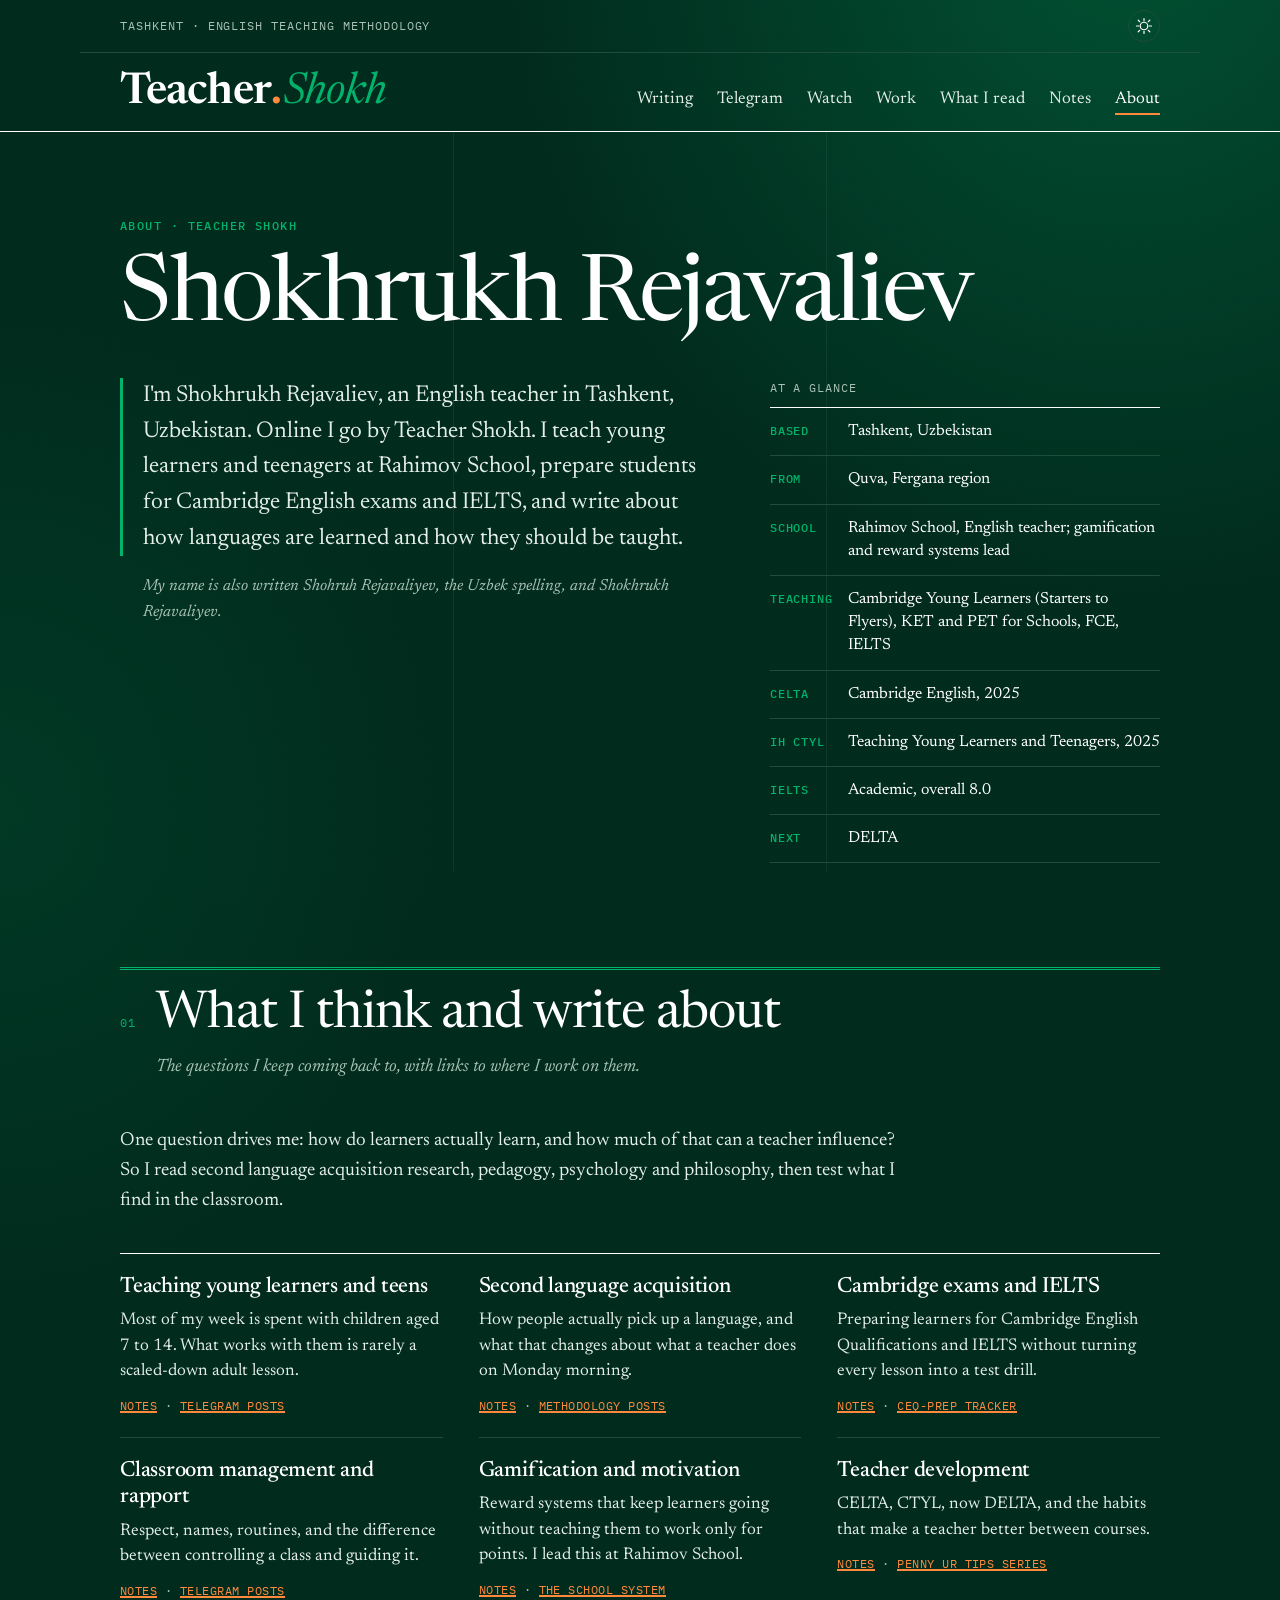
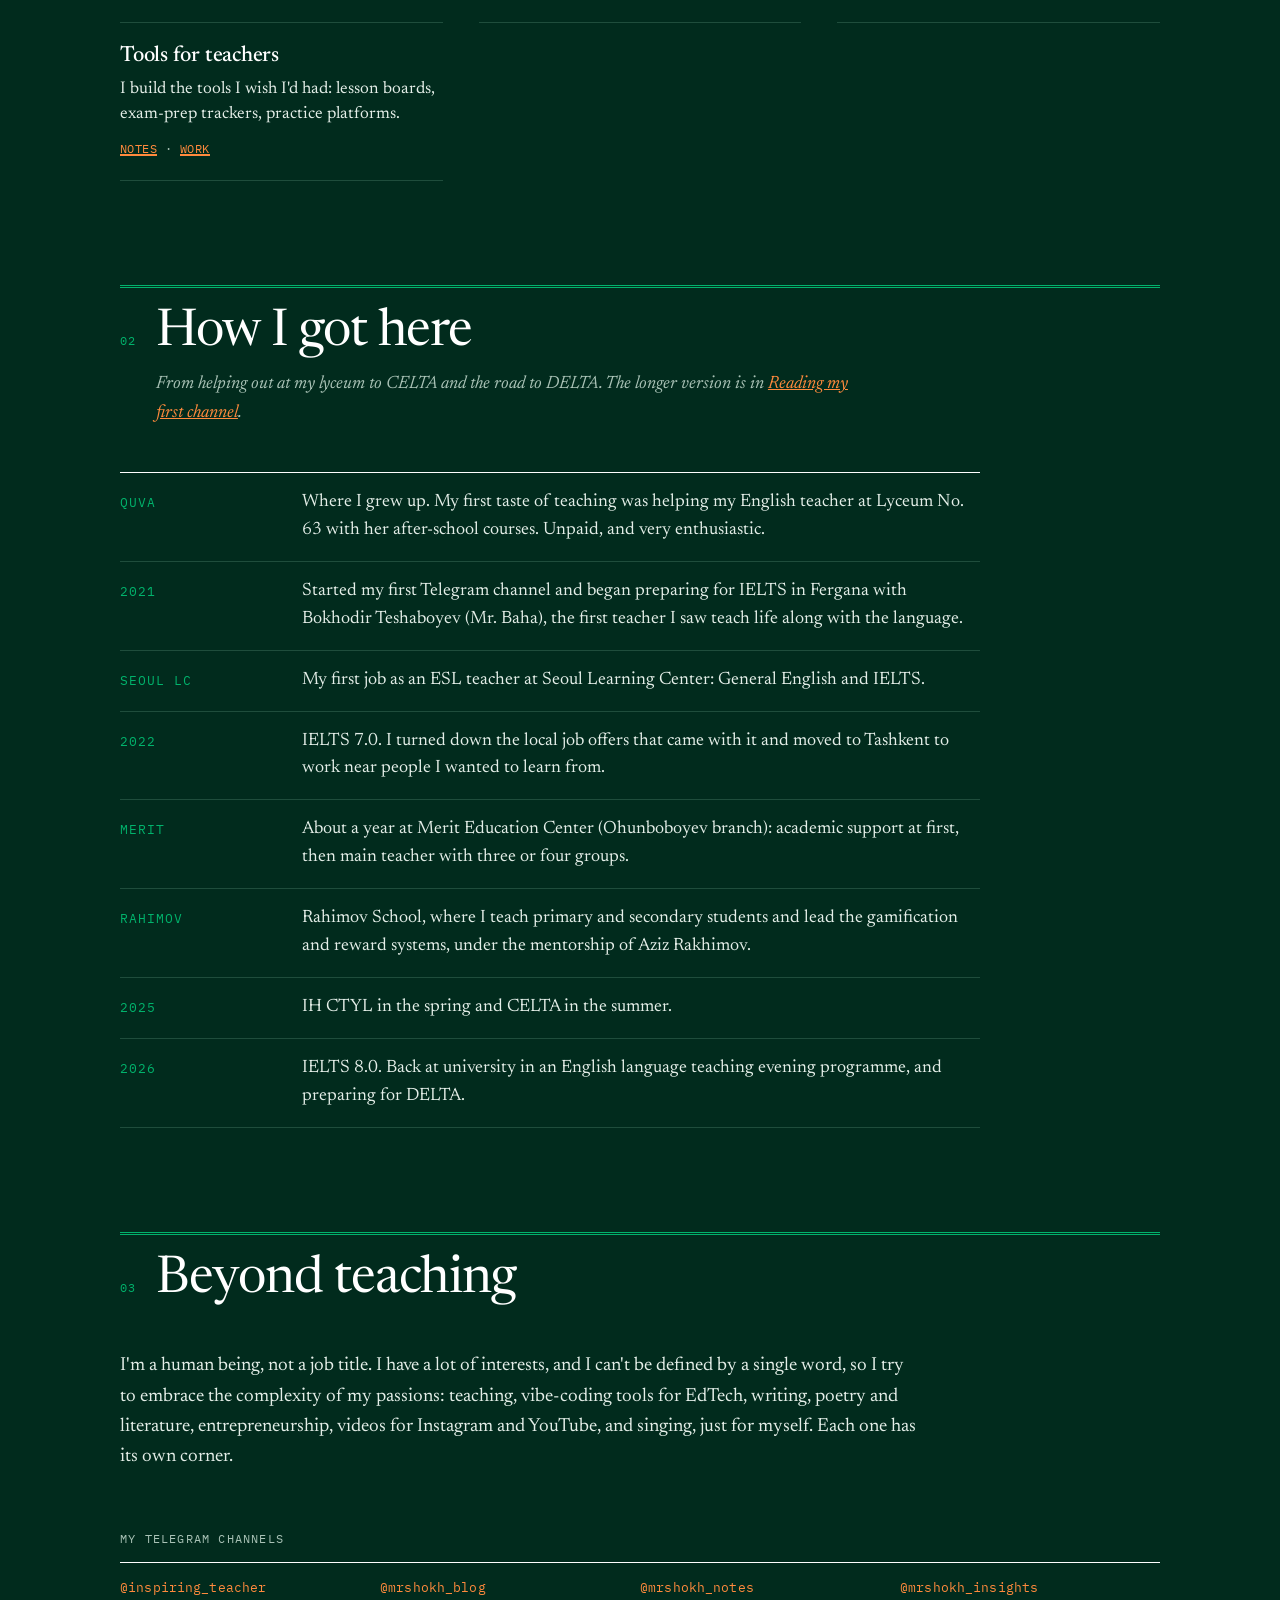
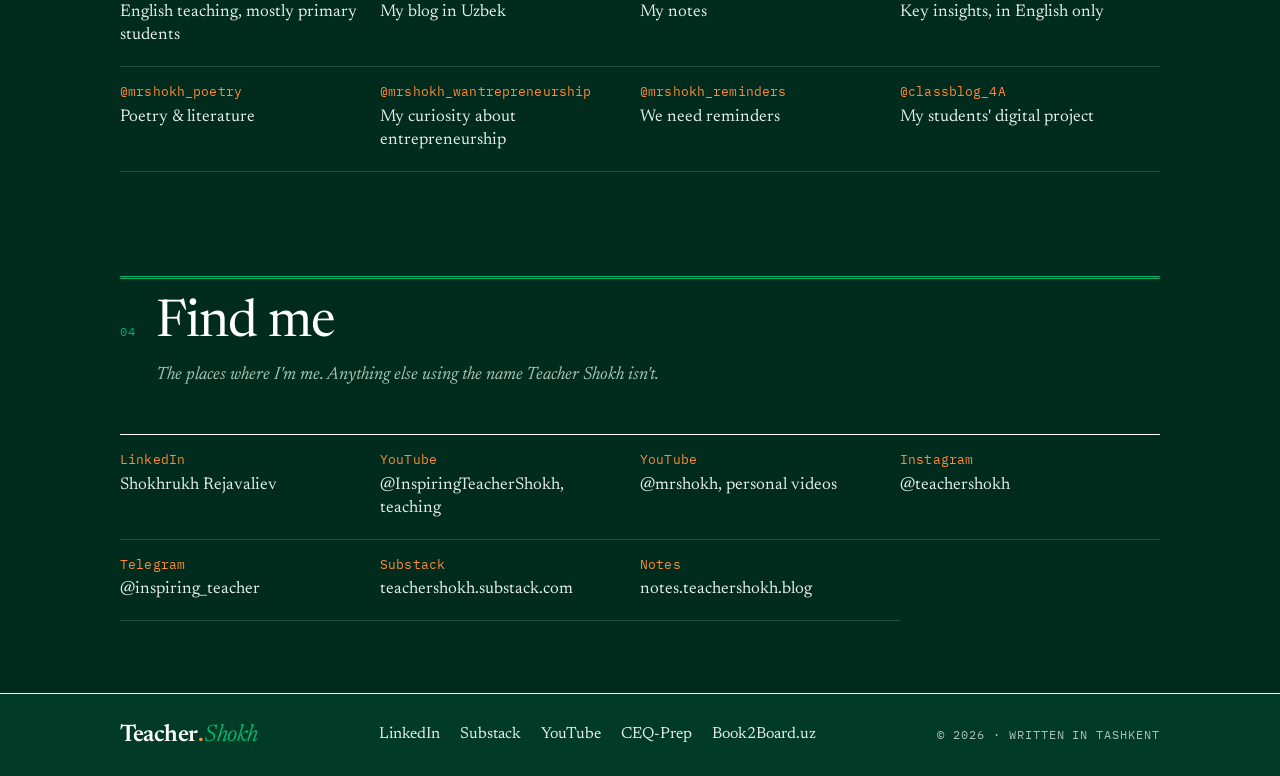
==== about/index.html @ 89c6972f "Add an About page as the home of the Person /about/ says who Shokhrukh Rejavaliev (Teacher Shokh) is" ====
<!doctype html>
<html lang="en">
<head>
  <meta charset="utf-8">
  <meta name="viewport" content="width=device-width, initial-scale=1">
  <title>About Shokhrukh Rejavaliev (Teacher Shokh)</title>
  <meta name="description" content="Shokhrukh Rejavaliev (Teacher Shokh) is an English teacher in Tashkent, Uzbekistan, teaching young learners, teens and IELTS candidates at Rahimov School. CELTA, IH CTYL, IELTS 8.0; preparing for DELTA.">
  <meta property="og:title" content="About Shokhrukh Rejavaliev (Teacher Shokh)">
  <meta property="og:description" content="Shokhrukh Rejavaliev (Teacher Shokh) is an English teacher in Tashkent, Uzbekistan, teaching young learners, teens and IELTS candidates at Rahimov School. CELTA, IH CTYL, IELTS 8.0; preparing for DELTA.">
  <meta property="og:type" content="profile">
  <meta property="og:site_name" content="Teacher Shokh">
  <script type="application/ld+json">{"@context":"https://schema.org","@graph":[{"@type":"WebSite","@id":"https://teachershokh.blog/#website","name":"Teacher Shokh","alternateName":["Teacher.Shokh","teachershokh.blog"],"url":"https://teachershokh.blog/","publisher":{"@id":"https://teachershokh.blog/#person"}},{"@type":"Person","@id":"https://teachershokh.blog/#person","name":"Shokhrukh Rejavaliev","alternateName":["Teacher Shokh","TeacherShokh","Shohruh Rejavaliyev","Shokhrukh Rejavaliyev","Shohruh Rejavaliev","MrShokh"],"url":"https://teachershokh.blog/about/","description":"English teacher in Tashkent, Uzbekistan, working with young learners, teenagers and IELTS candidates at Rahimov School; writes about language teaching methodology as Teacher Shokh.","jobTitle":"English teacher","worksFor":{"@type":"EducationalOrganization","name":"Rahimov School"},"address":{"@type":"PostalAddress","addressLocality":"Tashkent","addressCountry":"UZ"},"homeLocation":{"@type":"Place","name":"Tashkent, Uzbekistan"},"knowsAbout":["Teaching English to young learners","Second language acquisition","English language teaching methodology","Cambridge English Qualifications","IELTS preparation","Classroom management","Gamification in education","Teacher development","Educational technology"],"hasCredential":[{"@type":"EducationalOccupationalCredential","name":"CELTA","credentialCategory":"certificate","recognizedBy":{"@type":"Organization","name":"Cambridge English"}},{"@type":"EducationalOccupationalCredential","name":"IH Certificate in Teaching Young Learners and Teenagers (IH CTYL)","credentialCategory":"certificate","recognizedBy":{"@type":"Organization","name":"International House World Organisation"}}],"sameAs":["https://www.linkedin.com/in/shokhrukh-rejavaliev-95a687224/","https://www.youtube.com/@InspiringTeacherShokh","https://www.youtube.com/@mrshokh","https://www.instagram.com/teachershokh/","https://t.me/inspiring_teacher","https://teachershokh.substack.com/","https://notes.teachershokh.blog/"]}]}</script>
  <meta property="og:url" content="https://teachershokh.blog/about/">
  <meta name="theme-color" content="#012b1d" media="(prefers-color-scheme: light)">
  <meta name="theme-color" content="#0f1512" media="(prefers-color-scheme: dark)">
  <link rel="icon" href="/favicon.ico" sizes="48x48">
  <link rel="icon" href="../favicon.svg" type="image/svg+xml">
  <link rel="icon" href="../favicon-96.png" sizes="96x96" type="image/png">
  <link rel="icon" href="../favicon-192.png" sizes="192x192" type="image/png">
  <link rel="apple-touch-icon" href="../apple-touch-icon.png">
  <meta property="og:image" content="https://teachershokh.blog/og-image.png?v=3">
  <meta property="og:image:width" content="1200">
  <meta property="og:image:height" content="630">
  <meta name="twitter:card" content="summary_large_image">
  <link rel="alternate" type="application/rss+xml" title="Teacher Shokh on Substack" href="https://teachershokh.substack.com/feed">
  <link rel="preconnect" href="https://fonts.googleapis.com">
  <link rel="preconnect" href="https://fonts.gstatic.com" crossorigin>
  <link href="https://fonts.googleapis.com/css2?family=Newsreader:ital,opsz,wght@0,6..72,300..700;1,6..72,300..700&family=IBM+Plex+Mono:wght@400;500&display=swap" rel="stylesheet">
  <link rel="stylesheet" href="../styles.css?v=20261106g">
  <script>
    // Set the theme before paint to avoid a flash.
    (function () {
      var t = null;
      try { t = localStorage.getItem('ts-theme'); } catch (e) {}
      if (t === 'light' || t === 'dark') document.documentElement.setAttribute('data-theme', t);
    })();
  </script>
  <link rel="canonical" href="https://teachershokh.blog/about/">
  <script type="application/ld+json">{"@context":"https://schema.org","@type":"ProfilePage","@id":"https://teachershokh.blog/about/#page","url":"https://teachershokh.blog/about/","name":"About Shokhrukh Rejavaliev (Teacher Shokh)","isPartOf":{"@id":"https://teachershokh.blog/#website"},"mainEntity":{"@id":"https://teachershokh.blog/#person"},"dateModified":"2026-11-06"}</script>
</head>
<body class="page-about" data-base="../">
  <a class="skip" href="#main" data-i18n="skip">Skip to content</a>

  <header class="masthead">
    <div class="wrap masthead__top">
      <span class="mono" data-i18n="edition">Tashkent · English teaching methodology</span>
      <div class="controls">
        <button type="button" class="theme" id="themeToggle" aria-label="Toggle dark mode">
          <svg viewBox="0 0 24 24" width="18" height="18" aria-hidden="true"><path class="sun" d="M12 7a5 5 0 1 0 0 10a5 5 0 0 0 0-10Zm0-5v3m0 14v3M4.2 4.2l2.1 2.1m11.4 11.4l2.1 2.1M2 12h3m14 0h3M4.2 19.8l2.1-2.1M17.7 6.3l2.1-2.1"/><path class="moon" d="M20 14.5A8.5 8.5 0 0 1 9.5 4a8.5 8.5 0 1 0 10.5 10.5Z"/></svg>
        </button>
      </div>
    </div>
    <div class="wrap masthead__brand">
      <a href="../" class="wordmark" aria-label="Teacher Shokh">Teacher<span class="wordmark__dot" aria-hidden="true">.</span><em>Shokh</em></a>
      <nav class="nav" aria-label="Primary">
        <a href="../writing/" data-i18n="nav.writing">Writing</a>
        <a href="../telegram/" data-i18n="nav.telegram">Telegram</a>
        <a href="../watch/" data-i18n="nav.watch">Watch</a>
        <a href="../work/" data-i18n="nav.work">Work</a>
        <a href="../reading/" data-i18n="nav.reading">What I read</a>
        <a href="https://notes.teachershokh.blog" data-i18n="nav.notes">Notes</a>
        <a href="./" aria-current="page" data-i18n="nav.about">About</a>
      </nav>
    </div>
  </header>

  <main id="main">
    <section class="hero hero--page wrap ab-hero">
      <p class="kicker">About · Teacher Shokh</p>
      <h1 class="hero__title">Shokhrukh Rejavaliev</h1>
      <div class="hero__grid">
        <div>
          <p class="hero__lede">I&#x27;m Shokhrukh Rejavaliev, an English teacher in Tashkent, Uzbekistan. Online I go by Teacher Shokh. I teach young learners and teenagers at Rahimov School, prepare students for Cambridge English exams and IELTS, and write about how languages are learned and how they should be taught.</p>
          <p class="ab-names">My name is also written <span lang="uz">Shohruh Rejavaliyev</span>, the Uzbek spelling, and Shokhrukh Rejavaliyev.</p>
        </div>
        <aside class="hero__aside">
          <table class="ledger ab-facts">
            <caption class="mono">At a glance</caption>
            <tbody>
            <tr><th>Based</th><td>Tashkent, Uzbekistan</td></tr>
            <tr><th>From</th><td>Quva, Fergana region</td></tr>
            <tr><th>School</th><td>Rahimov School, English teacher; gamification and reward systems lead</td></tr>
            <tr><th>Teaching</th><td>Cambridge Young Learners (Starters to Flyers), KET and PET for Schools, FCE, IELTS</td></tr>
            <tr><th>CELTA</th><td>Cambridge English, 2025</td></tr>
            <tr><th>IH CTYL</th><td>Teaching Young Learners and Teenagers, 2025</td></tr>
            <tr><th>IELTS</th><td>Academic, overall 8.0</td></tr>
            <tr><th>Next</th><td>DELTA</td></tr>
            </tbody>
          </table>
        </aside>
      </div>
    </section>

    <section class="section wrap" id="topics" aria-labelledby="ab-topics-h">
      <header class="section__head">
        <span class="section__no mono">01</span>
        <h2 id="ab-topics-h">What I think and write about</h2>
        <p class="section__dek">The questions I keep coming back to, with links to where I work on them.</p>
      </header>
      <div class="ab-why">
        <p data-i18n="about.p2">One question drives me: how do learners actually learn, and how much of that can a teacher influence? So I read second language acquisition research, pedagogy, psychology and philosophy, then test what I find in the classroom.</p>
      </div>
      <ul class="ab-topics">
        <li class="ab-topic">
          <h3>Teaching young learners and teens</h3>
          <p>Most of my week is spent with children aged 7 to 14. What works with them is rarely a scaled-down adult lesson.</p>
          <p class="ab-topic__links mono"><a href="https://notes.teachershokh.blog/01-teaching/elt-second-brain/01-topics/topic---teaching-young-learners" target="_blank" rel="noopener">Notes</a> · <a href="../telegram/#cat-classroom">Telegram posts</a></p>
        </li>
        <li class="ab-topic">
          <h3>Second language acquisition</h3>
          <p>How people actually pick up a language, and what that changes about what a teacher does on Monday morning.</p>
          <p class="ab-topic__links mono"><a href="https://notes.teachershokh.blog/01-teaching/elt-second-brain/01-topics/topic---sla-theories-map" target="_blank" rel="noopener">Notes</a> · <a href="../telegram/#cat-method">Methodology posts</a></p>
        </li>
        <li class="ab-topic">
          <h3>Cambridge exams and IELTS</h3>
          <p>Preparing learners for Cambridge English Qualifications and IELTS without turning every lesson into a test drill.</p>
          <p class="ab-topic__links mono"><a href="https://notes.teachershokh.blog/01-teaching/elt-second-brain/01-topics/topic---exam-preparation" target="_blank" rel="noopener">Notes</a> · <a href="../work/#ceq-prep">CEQ-Prep Tracker</a></p>
        </li>
        <li class="ab-topic">
          <h3>Classroom management and rapport</h3>
          <p>Respect, names, routines, and the difference between controlling a class and guiding it.</p>
          <p class="ab-topic__links mono"><a href="https://notes.teachershokh.blog/01-teaching/elt-second-brain/01-topics/topic---classroom-management-and-affect" target="_blank" rel="noopener">Notes</a> · <a href="../telegram/#cat-classroom">Telegram posts</a></p>
        </li>
        <li class="ab-topic">
          <h3>Gamification and motivation</h3>
          <p>Reward systems that keep learners going without teaching them to work only for points. I lead this at Rahimov School.</p>
          <p class="ab-topic__links mono"><a href="https://notes.teachershokh.blog/01-teaching/elt-second-brain/01-topics/topic---motivation-and-rewards" target="_blank" rel="noopener">Notes</a> · <a href="../work/#gamification">The school system</a></p>
        </li>
        <li class="ab-topic">
          <h3>Teacher development</h3>
          <p>CELTA, CTYL, now DELTA, and the habits that make a teacher better between courses.</p>
          <p class="ab-topic__links mono"><a href="https://notes.teachershokh.blog/01-teaching/elt-second-brain/01-topics/topic---teacher-development" target="_blank" rel="noopener">Notes</a> · <a href="../telegram/#cat-tips">Penny Ur tips series</a></p>
        </li>
        <li class="ab-topic">
          <h3>Tools for teachers</h3>
          <p>I build the tools I wish I&#x27;d had: lesson boards, exam-prep trackers, practice platforms.</p>
          <p class="ab-topic__links mono"><a href="https://notes.teachershokh.blog/01-teaching/elt-second-brain/01-topics/topic---edtech,-ai-and-gamification" target="_blank" rel="noopener">Notes</a> · <a href="../work/">Work</a></p>
        </li>
      </ul>
    </section>

    <section class="section wrap" id="path" aria-labelledby="ab-path-h">
      <header class="section__head">
        <span class="section__no mono">02</span>
        <h2 id="ab-path-h">How I got here</h2>
        <p class="section__dek">From helping out at my lyceum to CELTA and the road to DELTA. The longer version is in <a href="../writing/#reading-my-first-channel">Reading my first channel</a>.</p>
      </header>
      <ol class="ab-tl">
        <li><span class="ab-tl__when mono">Quva</span><p>Where I grew up. My first taste of teaching was helping my English teacher at Lyceum No. 63 with her after-school courses. Unpaid, and very enthusiastic.</p></li>
        <li><span class="ab-tl__when mono">2021</span><p>Started my first Telegram channel and began preparing for IELTS in Fergana with Bokhodir Teshaboyev (Mr. Baha), the first teacher I saw teach life along with the language.</p></li>
        <li><span class="ab-tl__when mono">Seoul LC</span><p>My first job as an ESL teacher at Seoul Learning Center: General English and IELTS.</p></li>
        <li><span class="ab-tl__when mono">2022</span><p>IELTS 7.0. I turned down the local job offers that came with it and moved to Tashkent to work near people I wanted to learn from.</p></li>
        <li><span class="ab-tl__when mono">Merit</span><p>About a year at Merit Education Center (Ohunboboyev branch): academic support at first, then main teacher with three or four groups.</p></li>
        <li><span class="ab-tl__when mono">Rahimov</span><p>Rahimov School, where I teach primary and secondary students and lead the gamification and reward systems, under the mentorship of Aziz Rakhimov.</p></li>
        <li><span class="ab-tl__when mono">2025</span><p>IH CTYL in the spring and CELTA in the summer.</p></li>
        <li><span class="ab-tl__when mono">2026</span><p>IELTS 8.0. Back at university in an English language teaching evening programme, and preparing for DELTA.</p></li>
      </ol>
    </section>

    <section class="section wrap" id="beyond" aria-labelledby="ab-beyond-h">
      <header class="section__head">
        <span class="section__no mono">03</span>
        <h2 id="ab-beyond-h">Beyond teaching</h2>
      </header>
      <div class="ab-why">
        <p data-i18n="about.p3">I'm a human being, not a job title. I have a lot of interests, and I can't be defined by a single word, so I try to embrace the complexity of my passions: teaching, vibe-coding tools for EdTech, writing, poetry and literature, entrepreneurship, videos for Instagram and YouTube, and singing, just for myself. Each one has its own corner.</p>
      </div>
      <div class="elsewhere">
        <p class="elsewhere__h mono" data-i18n="about.elsewhere">My Telegram channels</p>
        <ul class="elsewhere__list">
          <li><a href="https://t.me/inspiring_teacher" target="_blank" rel="noopener"><span class="mono">@inspiring_teacher</span><span data-i18n="ch.inspiring_teacher">English teaching, mostly primary students</span></a></li>
          <li><a href="https://t.me/mrshokh_blog" target="_blank" rel="noopener"><span class="mono">@mrshokh_blog</span><span data-i18n="ch.mrshokh_blog">My blog in Uzbek</span></a></li>
          <li><a href="https://t.me/mrshokh_notes" target="_blank" rel="noopener"><span class="mono">@mrshokh_notes</span><span data-i18n="ch.mrshokh_notes">My notes</span></a></li>
          <li><a href="https://t.me/mrshokh_insights" target="_blank" rel="noopener"><span class="mono">@mrshokh_insights</span><span data-i18n="ch.mrshokh_insights">Key insights, in English only</span></a></li>
          <li><a href="https://t.me/mrshokh_poetry" target="_blank" rel="noopener"><span class="mono">@mrshokh_poetry</span><span data-i18n="ch.mrshokh_poetry">Poetry &amp; literature</span></a></li>
          <li><a href="https://t.me/mrshokh_wantrepreneurship" target="_blank" rel="noopener"><span class="mono">@mrshokh_wantrepreneurship</span><span data-i18n="ch.mrshokh_wantrepreneurship">My curiosity about entrepreneurship</span></a></li>
          <li><a href="https://t.me/mrshokh_reminders" target="_blank" rel="noopener"><span class="mono">@mrshokh_reminders</span><span data-i18n="ch.mrshokh_reminders">We need reminders</span></a></li>
          <li><a href="https://t.me/classblog_4A" target="_blank" rel="noopener"><span class="mono">@classblog_4A</span><span data-i18n="ch.classblog_4A">My students' digital project</span></a></li>
        </ul>
      </div>
    </section>

    <section class="section wrap" id="find" aria-labelledby="ab-find-h">
      <header class="section__head">
        <span class="section__no mono">04</span>
        <h2 id="ab-find-h">Find me</h2>
        <p class="section__dek">The places where I'm me. Anything else using the name Teacher Shokh isn't.</p>
      </header>
      <div class="elsewhere ab-profiles">
        <ul class="elsewhere__list">
          <li><a href="https://www.linkedin.com/in/shokhrukh-rejavaliev-95a687224/" target="_blank" rel="me noopener"><span class="mono">LinkedIn</span><span>Shokhrukh Rejavaliev</span></a></li>
          <li><a href="https://www.youtube.com/@InspiringTeacherShokh" target="_blank" rel="me noopener"><span class="mono">YouTube</span><span>@InspiringTeacherShokh, teaching</span></a></li>
          <li><a href="https://www.youtube.com/@mrshokh" target="_blank" rel="me noopener"><span class="mono">YouTube</span><span>@mrshokh, personal videos</span></a></li>
          <li><a href="https://www.instagram.com/teachershokh/" target="_blank" rel="me noopener"><span class="mono">Instagram</span><span>@teachershokh</span></a></li>
          <li><a href="https://t.me/inspiring_teacher" target="_blank" rel="me noopener"><span class="mono">Telegram</span><span>@inspiring_teacher</span></a></li>
          <li><a href="https://teachershokh.substack.com/" target="_blank" rel="me noopener"><span class="mono">Substack</span><span>teachershokh.substack.com</span></a></li>
          <li><a href="https://notes.teachershokh.blog/" target="_blank" rel="me noopener"><span class="mono">Notes</span><span>notes.teachershokh.blog</span></a></li>
        </ul>
      </div>
    </section>
  </main>

  <footer class="footer">
    <div class="wrap footer__inner">
      <span class="wordmark wordmark--sm" aria-label="Teacher Shokh">Teacher<span class="wordmark__dot" aria-hidden="true">.</span><em>Shokh</em></span>
      <nav class="footer__links" aria-label="Elsewhere">
        <a href="https://www.linkedin.com/in/shokhrukh-rejavaliev-95a687224/" target="_blank" rel="me noopener">LinkedIn</a>
        <a href="https://teachershokh.substack.com/" target="_blank" rel="me noopener">Substack</a>
        <a href="https://www.youtube.com/@InspiringTeacherShokh" target="_blank" rel="me noopener">YouTube</a>
        <a href="https://ceq-prep-tracker.vercel.app/login" target="_blank" rel="noopener">CEQ-Prep</a>
        <a href="https://book2board.uz" target="_blank" rel="noopener">Book2Board.uz</a>
      </nav>
      <span class="mono footer__fine">© <span id="year">2026</span> · <span data-i18n="footer.made">Written in Tashkent</span></span>
    </div>
  </footer>

  <script src="../app.js?v=20261106g" defer></script>
</body>
</html>
---- styles.css ----
/* Teacher Shokh — editorial theme */
:root {
  /* Default theme, palette from the reference:
     Forest Green #012B1D (background) · Jungle Green #01B36C (accent text, glow) · Tangerine #FF8A3D (clickable) */
  --paper: #012b1d;
  --paper-2: #023a28;     /* raised panels, footer */
  --ink: #ffffff;
  --ink-2: #e4eee8;
  --muted: #a9c2b6;
  --rule: #1f4d3c;
  --forest: #01b36c;      /* jungle green: headline accent, wordmark, rules */
  --accent: #01b36c;      /* jungle green for small labels (5.6:1) */
  --peach: #ff8a3d;       /* tangerine: everything clickable */
  --on-peach: #012b1d;
  --hl-fg: var(--on-peach);
  --focus: #ff8a3d;
  --grain: rgba(255,255,255,.03);
  --page-glow: radial-gradient(70% 55% at 88% -5%, rgba(1,179,108,.28), transparent 70%), radial-gradient(50% 40% at 0% 45%, rgba(1,179,108,.10), transparent 70%);
  --grid-line: rgba(255,255,255,.06);
  --btn-glow: 0 0 0 1px rgba(255,138,61,.45), 0 0 28px rgba(255,138,61,.28);
  /* component roles (night mode overrides these to keep its original look) */
  --btn-bg: var(--peach); --btn-fg: var(--on-peach); --btn-border: var(--peach);
  --btn-hover-bg: #ffffff; --btn-hover-fg: var(--on-peach); --btn-hover-border: #ffffff;
  --ghost-hover-bg: var(--peach); --ghost-hover-fg: var(--on-peach);
  --chip-bg: var(--peach); --chip-fg: var(--on-peach); --chip-border: var(--peach);
  --tag-bg: var(--peach); --tag-fg: var(--on-peach); --tag-pad: 3px 8px;
  --hover-tint: #02341f;
  --hl: var(--peach);     /* thin peach line under clickable text, fills in on hover */
  --hl-h: 2px;
  --link-fg: var(--peach);
  --more-pad: 4px 2px;
  --nav-line: var(--peach); --nav-line-h: 2px;
  --card-bg: #023a28; --card-glow: rgba(1,179,108,.45); --card-fg: #ffffff;
  --play-bg: var(--peach); --play-fg: var(--on-peach);
  --band-bg: #023a28; --band-fg: #ffffff; --band-muted: #a9c2b6; --band-pad: clamp(40px, 6vw, 64px) var(--gutter); --band-mb: clamp(48px, 7vw, 88px);
  --band-w: calc(100% - 2 * var(--gutter)); --band-maxw: calc(var(--wrap) - 2 * var(--gutter)); --label-op: .9;
  --serif: "Newsreader", "Iowan Old Style", Georgia, serif;
  --mono: "IBM Plex Mono", ui-monospace, Menlo, monospace;
  --wrap: 1120px;
  --gutter: clamp(16px, 4vw, 40px);
  color-scheme: dark;
}
@media (prefers-color-scheme: dark) {
  :root:not([data-theme="light"]) {
    --paper: #0f1512; --paper-2: #17201b; --ink: #e8eee9; --ink-2: #c3cdc6;
    --muted: #8f9b94; --rule: #2a3530;
    --forest: #36b872; --accent: #36b872; --hl-fg: #36b872; --focus: #5fd394;
    --btn-bg: #36b872; --btn-fg: #0b1510; --btn-border: #36b872;
    --btn-hover-bg: var(--ink); --btn-hover-fg: var(--paper); --btn-hover-border: var(--ink);
    --ghost-hover-bg: var(--ink); --ghost-hover-fg: var(--paper);
    --chip-bg: var(--ink); --chip-fg: var(--paper); --chip-border: var(--ink);
    --tag-bg: transparent; --tag-fg: #36b872; --tag-pad: 0;
    --hover-tint: var(--paper-2);
    --hl: transparent; --hl-h: .5em; --more-pad: 0; --grain: rgba(40,90,60,.07); --page-glow: none; --grid-line: transparent; --btn-glow: none; --link-fg: var(--accent);
    --nav-line: #36b872; --nav-line-h: 2px;
    --card-bg: #10241a; --card-glow: rgba(54,184,114,.55); --card-fg: #f4f1e8;
    --play-bg: #36b872; --play-fg: #0e1f16;
    --band-bg: transparent; --band-fg: var(--ink); --band-muted: var(--muted); --band-pad: clamp(40px, 6vw, 64px) var(--gutter) clamp(48px, 7vw, 80px); --band-mb: 0;
    --band-w: auto; --band-maxw: var(--wrap); --label-op: .7;
    color-scheme: dark;
  }
}
:root[data-theme="dark"] {
  --paper: #0f1512; --paper-2: #17201b; --ink: #e8eee9; --ink-2: #c3cdc6;
  --muted: #8f9b94; --rule: #2a3530;
  --forest: #36b872; --accent: #36b872; --hl-fg: #36b872; --focus: #5fd394;
  --btn-bg: #36b872; --btn-fg: #0b1510; --btn-border: #36b872;
  --btn-hover-bg: var(--ink); --btn-hover-fg: var(--paper); --btn-hover-border: var(--ink);
  --ghost-hover-bg: var(--ink); --ghost-hover-fg: var(--paper);
  --chip-bg: var(--ink); --chip-fg: var(--paper); --chip-border: var(--ink);
  --tag-bg: transparent; --tag-fg: #36b872; --tag-pad: 0;
  --hover-tint: var(--paper-2);
  --hl: transparent; --hl-h: .5em; --more-pad: 0; --grain: rgba(40,90,60,.07); --page-glow: none; --grid-line: transparent; --btn-glow: none; --link-fg: var(--accent);
  --nav-line: #36b872; --nav-line-h: 2px;
  --card-bg: #10241a; --card-glow: rgba(54,184,114,.55); --card-fg: #f4f1e8;
  --play-bg: #36b872; --play-fg: #0e1f16;
  --band-bg: transparent; --band-fg: var(--ink); --band-muted: var(--muted); --band-pad: clamp(40px, 6vw, 64px) var(--gutter) clamp(48px, 7vw, 80px); --band-mb: 0;
    --band-w: auto; --band-maxw: var(--wrap); --label-op: .7;
  color-scheme: dark;
}

*, *::before, *::after { box-sizing: border-box; }
html { scroll-behavior: smooth; -webkit-text-size-adjust: 100%; }
@media (prefers-reduced-motion: reduce) { html { scroll-behavior: auto; } * { transition: none !important; animation: none !important; } }
[hidden] { display: none !important; }
body {
  margin: 0; background: var(--page-glow), var(--paper); background-repeat: no-repeat; background-size: 100% 1800px; color: var(--ink);
  font-family: var(--serif); font-size: 19px; line-height: 1.6;
  font-optical-sizing: auto; text-rendering: optimizeLegibility;
  -webkit-font-smoothing: antialiased; overflow-x: hidden;
}
/* faint paper grain */
body::before {
  content: ""; position: fixed; inset: 0; pointer-events: none; z-index: 0; opacity: .35;
  background-image: radial-gradient(var(--grain) 1px, transparent 1px);
  background-size: 3px 3px;
}
main, header, footer { position: relative; z-index: 1; }
a { color: inherit; }
:focus-visible { outline: 2px solid var(--focus); outline-offset: 3px; border-radius: 2px; }
.wrap { max-width: var(--wrap); margin: 0 auto; padding: 0 var(--gutter); }
.mono { font-family: var(--mono); font-size: 12px; letter-spacing: .08em; text-transform: uppercase; }
.skip { position: absolute; left: -9999px; top: 8px; background: var(--ink); color: var(--paper); padding: 8px 12px; z-index: 10; }
.skip:focus { left: 8px; }

/* Masthead */
.masthead { border-bottom: 1px solid var(--ink); }
.masthead__top {
  display: flex; justify-content: space-between; align-items: center; gap: 12px;
  padding-top: 10px; padding-bottom: 10px; border-bottom: 1px solid var(--rule); color: var(--muted);
}
.controls { display: flex; align-items: center; gap: 10px; }
.theme {
  display: inline-grid; place-items: center; width: 32px; height: 32px; border-radius: 50%;
  border: 1px solid var(--rule); background: transparent; color: var(--ink); cursor: pointer;
}
.theme svg path { fill: none; stroke: currentColor; stroke-width: 1.6; stroke-linecap: round; }
.theme .moon { display: none; }
:root[data-theme="dark"] .theme .sun { display: none; }
:root[data-theme="dark"] .theme .moon { display: block; }
@media (prefers-color-scheme: dark) {
  :root:not([data-theme="light"]) .theme .sun { display: none; }
  :root:not([data-theme="light"]) .theme .moon { display: block; }
}
.masthead__brand {
  display: flex; align-items: baseline; justify-content: space-between; flex-wrap: wrap; gap: 8px 32px;
  padding-top: 18px; padding-bottom: 14px;
}
.wordmark { font-size: clamp(30px, 5vw, 44px); font-weight: 600; letter-spacing: -.02em; text-decoration: none; line-height: 1; }
.wordmark em { font-weight: 400; color: var(--forest); }
.wordmark--sm { font-size: 24px; }
.wordmark__dot { color: #ff8a3d; margin: 0 .04em 0 .01em; }   /* the tangerine full stop: Teacher.Shokh */
.nav { display: flex; flex-wrap: wrap; gap: 4px 24px; }
.nav a { font-size: 17px; text-decoration: none; color: var(--ink-2); padding: 4px 0; background: linear-gradient(var(--nav-line), var(--nav-line)) 0 92% / 0 var(--nav-line-h) no-repeat; transition: background-size .25s; }
.nav a:hover { background-size: 100% var(--nav-line-h); color: var(--ink); }

/* Hero */
.hero { position: relative; padding-top: clamp(40px, 8vw, 88px); padding-bottom: clamp(40px, 6vw, 72px); border-bottom: 1px solid var(--rule); }
.hero::before {
  content: ""; position: absolute; inset: 0; pointer-events: none; z-index: -1;
  background: linear-gradient(var(--grid-line), var(--grid-line)) 33.33% 0 / 1px 100% no-repeat,
              linear-gradient(var(--grid-line), var(--grid-line)) 66.66% 0 / 1px 100% no-repeat;
}
.kicker { font: 500 12px/1 var(--mono); letter-spacing: .12em; text-transform: uppercase; color: var(--accent); margin: 0 0 20px; }
.hero__title {
  font-size: clamp(40px, 7.4vw, 92px); line-height: 1.02; letter-spacing: -.025em; font-weight: 400;
  margin: 0 0 clamp(28px, 4vw, 48px); max-width: none; text-wrap: balance;
}
.hero__title em { font-style: italic; color: var(--forest); }
.hero__grid { display: grid; grid-template-columns: minmax(0, 1.5fr) minmax(0, 1fr); gap: clamp(28px, 5vw, 72px); align-items: start; }
.hero__lede { border-left: 3px solid var(--forest); padding-left: 20px; font-size: clamp(19px, 2vw, 23px); line-height: 1.55; color: var(--ink-2); margin: 0; max-width: 38em; }
.dropcap::first-letter { float: left; font-size: 4.1em; line-height: .82; padding: .06em .1em 0 0; color: var(--accent); font-weight: 500; }
.facts { margin: 0 0 24px; border-top: 1px solid var(--ink); }
.facts div { display: grid; grid-template-columns: 7.5em 1fr; gap: 12px; padding: 10px 0; border-bottom: 1px solid var(--rule); }
.facts dt { font: 500 11px/1.9 var(--mono); letter-spacing: .08em; text-transform: uppercase; color: var(--muted); }
.facts dd { margin: 0; font-size: 16px; line-height: 1.45; }
.hero__ctas { display: flex; flex-wrap: wrap; gap: 10px; }
.btn {
  display: inline-flex; align-items: center; gap: 8px; text-decoration: none; font: 500 13px/1 var(--mono);
  letter-spacing: .06em; text-transform: uppercase; padding: 13px 18px; border: 1px solid var(--ink); border-radius: 2px;
  transition: background .2s, color .2s, transform .2s;
}
.btn:hover { background: var(--ghost-hover-bg); color: var(--ghost-hover-fg); }
.btn--solid { background: var(--btn-bg); border-color: var(--btn-border); color: var(--btn-fg); box-shadow: var(--btn-glow); }
.btn--solid:hover { background: var(--ink); border-color: var(--ink); color: var(--paper); }
.btn--lg { padding: 16px 24px; font-size: 14px; }

/* Sections */
.section { padding-top: clamp(56px, 8vw, 96px); padding-bottom: 8px; }
.section__head {
  display: grid; grid-template-columns: auto 1fr; column-gap: 20px; row-gap: 6px; align-items: baseline;
  border-top: 3px double var(--ink); padding-top: 18px; margin-bottom: clamp(28px, 4vw, 44px);
}
.section__no { color: var(--accent); }
.section__head { border-top-color: var(--forest); }
.section__head h2 { font-size: clamp(32px, 4.4vw, 52px); font-weight: 400; letter-spacing: -.02em; margin: 0; line-height: 1.05; }
.section__dek { grid-column: 2; margin: 4px 0 0; color: var(--muted); font-style: italic; font-size: 18px; max-width: 40em; }

/* Featured post */
.feature {
  display: grid; grid-template-columns: minmax(0, 1fr) minmax(0, 1fr); gap: clamp(24px, 4vw, 56px);
  padding-bottom: clamp(28px, 4vw, 44px); border-bottom: 1px solid var(--rule); min-height: 160px;
}
.feature__media { display: block; text-decoration: none; aspect-ratio: 16 / 11; background: var(--paper-2); overflow: hidden; border: 1px solid var(--rule); }
.feature__media img { width: 100%; height: 100%; object-fit: cover; display: block; filter: saturate(.85) contrast(1.02); transition: transform .6s; }
.feature:hover .feature__media img { transform: scale(1.03); }
.feature__media--empty {
  display: grid; place-items: center;
  background: repeating-linear-gradient(0deg, transparent 0 31px, var(--rule) 31px 32px), var(--paper-2);
}
.feature__media--empty span { font-size: clamp(80px, 12vw, 160px); font-style: italic; color: var(--forest); opacity: .9; line-height: 1; }
.feature__meta { display: flex; gap: 12px; flex-wrap: wrap; color: var(--muted); margin-bottom: 14px; }
.feature__meta .tag { background: var(--tag-bg); color: var(--tag-fg); padding: var(--tag-pad); border-radius: 2px; }
.feature h3 { font-size: clamp(30px, 4vw, 48px); line-height: 1.08; letter-spacing: -.02em; font-weight: 500; margin: 0 0 14px; text-wrap: balance; }
.feature h3 a { text-decoration: none; background: linear-gradient(currentColor, currentColor) 0 100% / 0 2px no-repeat; transition: background-size .35s; }
.feature h3 a:hover { background-size: 100% 2px; }
.feature p { color: var(--ink-2); font-size: 20px; margin: 0 0 20px; font-style: italic; }
.readlink { font: 500 13px/1 var(--mono); letter-spacing: .06em; text-transform: uppercase; color: var(--link-fg); text-decoration: none; padding: 2px 0; background: linear-gradient(var(--hl), var(--hl)) 0 100% / 100% var(--hl-h) no-repeat; transition: background-size .2s; }
.readlink:hover, .more:hover { background-size: 100% 100%; color: var(--hl-fg); }
.readlink:hover { text-decoration: underline; text-underline-offset: 4px; }

/* Index of posts */
.index { list-style: none; margin: 0; padding: 0; counter-reset: post 1; }
.index li { counter-increment: post; border-bottom: 1px solid var(--rule); }
.index a {
  display: grid; grid-template-columns: 3.2em minmax(0, 1fr) auto; gap: 8px 20px; align-items: baseline;
  padding: 22px 0; text-decoration: none; transition: padding .25s, background .25s;
}
.index a::before { content: counter(post, decimal-leading-zero); font: 500 12px/1 var(--mono); letter-spacing: .08em; color: var(--accent); padding-top: 8px; }
.index a:hover { padding-left: 10px; background: linear-gradient(90deg, var(--hover-tint), transparent 75%); }
.index h4 { font-size: clamp(21px, 2.2vw, 26px); font-weight: 500; line-height: 1.2; margin: 0 0 4px; letter-spacing: -.01em; }
.index p { margin: 0; color: var(--muted); font-size: 17px; font-style: italic; }
.index .when { color: var(--muted); white-space: nowrap; text-align: right; }
.more { display: inline-flex; gap: 8px; margin-top: 24px; font: 500 13px/1 var(--mono); letter-spacing: .06em; text-transform: uppercase; text-decoration: none; color: var(--link-fg); padding: var(--more-pad); background: linear-gradient(var(--hl), var(--hl)) 0 100% / 100% var(--hl-h) no-repeat; transition: background-size .2s; }
.more:hover span:last-child { transform: translateX(4px); }
.more span:last-child { transition: transform .2s; }
.skeleton { height: 1em; background: var(--paper-2); border-radius: 2px; }

/* Pull quote */
.pull { margin: 0 auto; padding-top: clamp(64px, 9vw, 112px); padding-bottom: 8px; text-align: center; }
.pull blockquote { margin: 0 auto 16px; font-size: clamp(34px, 5.4vw, 68px); line-height: 1.1; font-style: italic; font-weight: 300; letter-spacing: -.02em; max-width: 18ch; text-wrap: balance; }
.pull figcaption { color: var(--muted); font-size: 16px; }

/* Watch */
.watch { display: grid; grid-template-columns: minmax(0, 1fr) minmax(0, 1fr); gap: clamp(24px, 4vw, 56px); align-items: stretch; }
.watch__card {
  position: relative; display: flex; flex-direction: column; justify-content: flex-end; gap: 6px; min-height: 280px;
  padding: 28px; text-decoration: none; color: var(--card-fg); background: var(--card-bg); overflow: hidden; border-radius: 2px;
}
.watch__card::before {
  content: ""; position: absolute; inset: 0; opacity: .9;
  background:
    radial-gradient(120% 90% at 100% 0%, var(--card-glow), transparent 60%),
    repeating-linear-gradient(0deg, rgba(255,255,255,.04) 0 1px, transparent 1px 4px);
}
.watch__card > * { position: relative; }
.watch__play {
  position: absolute; top: 28px; left: 28px; width: 64px; height: 64px; border-radius: 50%; display: grid; place-items: center;
  background: var(--play-bg); transition: transform .3s;
}
.watch__play path { fill: var(--play-fg); }
.watch__card:hover .watch__play { transform: scale(1.08); }
.watch__label { opacity: var(--label-op); }
.watch__title { font-size: clamp(26px, 3vw, 36px); line-height: 1.1; letter-spacing: -.01em; overflow-wrap: anywhere; }
.watch__go { font: 500 13px/1 var(--mono); letter-spacing: .06em; text-transform: uppercase; margin-top: 10px; opacity: .85; }
.series { list-style: none; margin: 0; padding: 0; border-top: 1px solid var(--ink); }
.series li { display: grid; grid-template-columns: 3em 1fr; gap: 12px; padding: 14px 0; border-bottom: 1px solid var(--rule); font-size: 19px; align-items: baseline; }
.series .mono { color: var(--accent); }

/* Work */
.work { display: grid; grid-template-columns: repeat(3, minmax(0, 1fr)); border-top: 1px solid var(--ink); }
.work__item { position: relative; padding: 24px 24px 28px 0; text-decoration: none; display: block; }
.work__item + .work__item { padding-left: 24px; border-left: 1px solid var(--rule); }
.work__tag { color: var(--accent); }
.work__item h3 { font-size: 28px; font-weight: 500; letter-spacing: -.01em; margin: 12px 0 8px; line-height: 1.15; }
.work__item p { margin: 0; color: var(--ink-2); font-size: 17px; }
.work__go { position: absolute; top: 20px; right: 20px; font-size: 20px; color: var(--forest); transition: transform .25s; }
a.work__item:hover .work__go { transform: translate(3px, -3px); }
a.work__item:hover { background: linear-gradient(180deg, var(--hover-tint), transparent 85%); }
a.work__item:hover h3 { text-decoration: underline; text-decoration-thickness: 1px; text-underline-offset: 5px; }

/* About */
.about { display: grid; grid-template-columns: minmax(0, 1.25fr) minmax(0, 1fr); gap: clamp(28px, 5vw, 72px); align-items: start; }
.about__text p { margin: 0 0 1em; font-size: 20px; color: var(--ink-2); }
.about__text p:first-child::first-line { font-variant: small-caps; letter-spacing: .03em; color: var(--ink); }
.ledger { width: 100%; border-collapse: collapse; border-top: 1px solid var(--ink); }
.ledger caption { text-align: left; color: var(--muted); padding-bottom: 10px; }
.ledger th, .ledger td { text-align: left; vertical-align: baseline; padding: 12px 0; border-bottom: 1px solid var(--rule); }
.ledger th { font: 500 12px/1.6 var(--mono); letter-spacing: .08em; text-transform: uppercase; color: var(--accent); width: 7.5em; padding-right: 12px; }
.ledger td { font-size: 17px; line-height: 1.45; }

/* Subscribe */
.subscribe {
  margin-top: clamp(64px, 9vw, 112px); padding: var(--band-pad);
  text-align: center; border-top: 3px double var(--forest);
  background: var(--band-bg) padding-box; color: var(--band-fg); margin-bottom: var(--band-mb);
}
.wrap.subscribe { width: var(--band-w); max-width: var(--band-maxw); }
.subscribe h2 { font-size: clamp(30px, 4.6vw, 54px); font-weight: 400; letter-spacing: -.02em; line-height: 1.1; margin: 0 auto 12px; max-width: 20ch; text-wrap: balance; }
.subscribe p { color: var(--band-muted); font-style: italic; margin: 0 0 28px; }

/* Footer */
.footer { border-top: 1px solid var(--ink); background: var(--paper-2); }
.footer__inner { display: flex; flex-wrap: wrap; align-items: center; justify-content: space-between; gap: 16px 32px; padding-top: 28px; padding-bottom: 28px; }
.footer__links { display: flex; flex-wrap: wrap; gap: 8px 20px; }
.footer__links a { font-size: 16px; color: var(--ink-2); text-decoration: none; }
.footer__links a:hover { color: var(--hl-fg); background: var(--hl); }
.footer__fine { color: var(--muted); }

/* Language filter */
.filters { display: flex; flex-wrap: wrap; gap: 8px; margin: -12px 0 28px; }
.filters button {
  font: 500 12px/1 var(--mono); letter-spacing: .06em; text-transform: uppercase; cursor: pointer;
  padding: 9px 14px; border: 1px solid var(--rule); border-radius: 999px; background: transparent; color: var(--muted);
  transition: border-color .2s, color .2s, background .2s;
}
.filters button:hover { border-color: var(--ink); color: var(--ink); background: var(--hover-tint); }
.filters button[aria-pressed="true"] { background: var(--chip-bg); border-color: var(--chip-border); color: var(--chip-fg); }
.feature__meta .src { color: var(--ink-2); }
.index .when { display: flex; flex-direction: column; align-items: flex-end; gap: 6px; }
.index .when span { opacity: .8; }

/* Reader */
.reader { max-width: 760px; padding-top: clamp(32px, 6vw, 64px); padding-bottom: 24px; }
.back { display: inline-flex; gap: 8px; color: var(--muted); text-decoration: none; margin-bottom: clamp(28px, 5vw, 48px); }
.back:hover { color: var(--accent); }
.reader__head { border-bottom: 1px solid var(--rule); padding-bottom: 28px; margin-bottom: 36px; }
.reader__meta { display: flex; flex-wrap: wrap; gap: 12px; color: var(--muted); margin: 0 0 16px; }
.reader__head h1 { font-size: clamp(38px, 6vw, 68px); line-height: 1.04; letter-spacing: -.025em; font-weight: 400; margin: 0; text-wrap: balance; }
.prose { font-size: clamp(19px, 1.9vw, 21px); line-height: 1.72; color: var(--ink); }
.prose p { margin: 0 0 1.25em; }
.prose > p:first-child::first-letter { float: left; font-size: 3.6em; line-height: .84; padding: .07em .1em 0 0; color: var(--accent); font-weight: 500; }
.prose blockquote {
  margin: 1.6em 0; padding: .2em 0 .2em 1.1em; border-left: 3px solid var(--forest);
  font-size: 1.12em; font-style: italic; line-height: 1.5; color: var(--ink-2);
}
.prose em { font-style: italic; }
.prose strong { font-weight: 600; }
.prose a { color: var(--accent); text-underline-offset: 3px; text-decoration-color: var(--forest); background: linear-gradient(var(--hl), var(--hl)) 0 100% / 100% var(--hl-h) no-repeat; }
.reader__next { display: flex; flex-direction: column; gap: 8px; margin-top: 48px; padding: 24px 0; border-top: 3px double var(--ink); border-bottom: 1px solid var(--rule); }
.reader__next:empty { display: none; }
.reader__next .mono { color: var(--muted); }
.reader__next a { font-size: clamp(24px, 3vw, 32px); text-decoration: none; letter-spacing: -.01em; line-height: 1.2; }
.reader__next a:hover { color: var(--accent); background: var(--hover-tint); }
.comments { margin-top: 56px; }
.comments h2 { color: var(--muted); font-weight: 500; margin: 0 0 20px; }

/* Telegram */
.tg-count { color: var(--muted); align-self: center; margin-left: auto; }
.tg-grid { list-style: none; margin: 0; padding: 0; display: grid; grid-template-columns: repeat(3, minmax(0, 1fr)); gap: clamp(20px, 3vw, 36px) clamp(16px, 2.4vw, 28px); }
.tg-card { display: flex; flex-direction: column; gap: 10px; text-decoration: none; height: 100%; }
.tg-card__img { display: block; aspect-ratio: 1200 / 750; overflow: hidden; border: 1px solid var(--rule); background: var(--paper-2); border-radius: 2px; }
.tg-card__img img { width: 100%; height: 100%; object-fit: cover; display: block; transition: transform .5s ease; }
.tg-card:hover .tg-card__img img { transform: scale(1.035); }
.tg-card:hover .tg-card__img { border-color: var(--hl-fg); }
.tg-card__meta { display: flex; gap: 12px; color: var(--muted); margin-top: 4px; }
.tg-card__title { font-size: 22px; line-height: 1.22; letter-spacing: -.01em; font-weight: 500; }
.tg-card:hover .tg-card__title { text-decoration: underline; text-decoration-color: var(--focus); text-decoration-thickness: 2px; text-underline-offset: 4px; }
.tg-card__ex { color: var(--muted); font-size: 16px; line-height: 1.5; font-style: italic; display: -webkit-box; -webkit-line-clamp: 2; -webkit-box-orient: vertical; overflow: hidden; }
.tg-actions { display: flex; flex-wrap: wrap; align-items: center; gap: 16px 28px; margin-top: clamp(28px, 4vw, 44px); }
.tg-actions .more { margin-top: 0; }
.reader__tags { display: flex; flex-wrap: wrap; gap: 8px; margin: 18px 0 0; }
.reader__tags span { color: var(--accent); border: 1px solid var(--rule); border-radius: 999px; padding: 6px 10px; }
.reader__cover { margin: 0 0 32px; border: 1px solid var(--rule); border-radius: 2px; overflow: hidden; }
.reader__cover img { display: block; width: 100%; height: auto; aspect-ratio: 1200 / 750; }
.reader__media { margin: -8px 0 32px; color: var(--muted); font-size: 16px; font-style: italic; display: flex; flex-wrap: wrap; gap: 8px 14px; align-items: baseline; }
.reader__media .readlink { font-style: normal; }
.tg-text { overflow-wrap: anywhere; }
.tg-text code { font-family: var(--mono); font-size: .8em; }
@media (max-width: 880px) { .tg-grid { grid-template-columns: repeat(2, minmax(0, 1fr)); } }
@media (max-width: 560px) { .tg-grid { grid-template-columns: 1fr; } .tg-count { margin-left: 0; width: 100%; } }

/* What I read */
.hero--page { border-bottom: 0; padding-bottom: 8px; }
.hero--page .hero__title { max-width: none; }
.rl__total { color: var(--muted); margin: 6px 0 0; font-size: 13px; }
.rl__total span:nth-child(odd) { color: var(--accent); }
.rl__toc { display: flex; flex-wrap: wrap; gap: 8px; margin-top: clamp(28px, 4vw, 44px); }
.rl__toc a { display: inline-flex; gap: 8px; align-items: baseline; text-decoration: none; font-size: 16px; color: var(--ink-2);
  border: 1px solid var(--rule); border-radius: 999px; padding: 7px 14px; transition: border-color .2s, background .2s, color .2s; }
.rl__toc a .mono { color: var(--accent); font-size: 11px; }
.rl__toc a:hover { border-color: var(--hl-fg); background: var(--hover-tint); color: var(--ink); }
.rl .section__head { margin-bottom: 8px; }
.rl__count { font-style: normal; font-size: 12px; }
.rl__list { list-style: none; margin: 0; padding: 0; display: grid; grid-template-columns: repeat(2, minmax(0, 1fr)); column-gap: clamp(24px, 4vw, 56px); }
.src { display: grid; gap: 6px; padding: 22px 0; border-bottom: 1px solid var(--rule); align-content: start; }
.src__name { font-size: 23px; line-height: 1.2; letter-spacing: -.01em; text-decoration: none; justify-self: start;
  background: linear-gradient(var(--hl), var(--hl)) 0 100% / 0 2px no-repeat; transition: background-size .3s; }
.src__name span { color: var(--accent); font-size: .7em; }
.src__name:hover { background-size: 100% 2px; }
.src__by { color: var(--accent); }
.src__desc { margin: 2px 0 0; color: var(--ink-2); font-size: 17px; line-height: 1.55; }
.src__desc::first-letter { text-transform: uppercase; }
.src__host { color: var(--muted); font-size: 11px; }
.nav a[aria-current="page"] { color: var(--ink); background-size: 100% var(--nav-line-h); }
@media (max-width: 760px) { .rl__list { grid-template-columns: 1fr; } }

/* Telegram page */
button.btn { background: transparent; color: var(--ink); cursor: pointer; }
.tg-filters { margin: 22px 0 0; }
.tg-chip__n { color: var(--muted); font-size: 11px; }
.tg-cat .section__head { margin-bottom: clamp(20px, 3vw, 32px); }
.tg-cat .tg-actions { margin-top: 24px; }
.tg-cat .tg-actions:has(> [hidden]) { display: none; }
.tg-quotes { list-style: none; margin: 0; padding: 0; display: grid; grid-template-columns: repeat(3, minmax(0, 1fr)); gap: 16px; }
.tg-quote { display: flex; flex-direction: column; justify-content: space-between; gap: 18px; height: 100%; min-height: 170px;
  padding: 22px 22px 18px; text-decoration: none; border: 1px solid var(--rule); border-radius: 2px; background: var(--paper-2);
  position: relative; transition: border-color .2s, transform .2s; }
.tg-quote::before { content: "“"; position: absolute; top: -6px; right: 16px; font-size: 72px; line-height: 1; font-style: italic; color: var(--focus); opacity: .9; }
.tg-quote__text { font-size: 21px; line-height: 1.32; font-style: italic; letter-spacing: -.005em; padding-right: 26px;
  display: -webkit-box; -webkit-line-clamp: 5; -webkit-box-orient: vertical; overflow: hidden; }
.tg-quote .tg-card__meta { margin: 0; }
.tg-quote:hover { border-color: var(--hl-fg); transform: translateY(-2px); }
@media (max-width: 880px) { .tg-quotes { grid-template-columns: repeat(2, minmax(0, 1fr)); } }
@media (max-width: 560px) { .tg-quotes { grid-template-columns: 1fr; } }

/* Reveal on scroll */
.reveal { opacity: 0; transform: translateY(14px); transition: opacity .7s ease, transform .7s ease; }
.reveal.in { opacity: 1; transform: none; }

/* Responsive */
@media (max-width: 880px) {
  .hero__grid, .feature, .watch, .about { grid-template-columns: 1fr; }
  .work { grid-template-columns: 1fr; }
  .work__item, .work__item + .work__item { padding: 22px 36px 24px 0; border-left: 0; border-bottom: 1px solid var(--rule); }
  .work__go { right: 0; }
}
@media (max-width: 600px) {
  body { font-size: 18px; }
  .masthead__top .mono:first-child { font-size: 10px; }
  .masthead__brand { flex-direction: column; align-items: flex-start; }
  .nav { gap: 4px 18px; }
  .nav a { font-size: 16px; }
  .section__head { grid-template-columns: 1fr; }
  .section__dek { grid-column: 1; }
  .index a { grid-template-columns: 2.4em minmax(0, 1fr); }
  .index .when { grid-column: 2; flex-direction: row; align-items: baseline; gap: 12px; }
  .facts div { grid-template-columns: 6.5em 1fr; }
  .watch__card { min-height: 240px; padding: 22px; }
  .feature__media { aspect-ratio: 16 / 8; }
  .watch__play { top: 22px; left: 22px; width: 54px; height: 54px; }
}

/* Watch: home list of latest videos */
.series--yt li { display: block; padding: 0; }
.series--yt a { display: grid; grid-template-columns: 4.2em minmax(0, 1fr); gap: 12px; padding: 14px 0; align-items: baseline; text-decoration: none; }
.series--yt .mono { font-size: 13px; }
.series--yt a:hover span:last-child { text-decoration: underline; text-decoration-color: var(--focus); text-decoration-thickness: 2px; text-underline-offset: 4px; }

/* Watch page: video cards that play in place */
.yt-grid { list-style: none; margin: 0; padding: 0; display: grid; grid-template-columns: repeat(3, minmax(0, 1fr)); gap: clamp(28px, 3.4vw, 44px) clamp(16px, 2.4vw, 28px); }
.yt-grid--shorts { grid-template-columns: repeat(5, minmax(0, 1fr)); }
.yt { display: flex; flex-direction: column; gap: 10px; min-width: 0; }
.yt[hidden] { display: none; }
.yt__media { position: relative; aspect-ratio: 16 / 9; overflow: hidden; border: 1px solid var(--rule); background: #000; border-radius: 2px; transition: border-color .2s; }
.yt-grid--shorts .yt__media { aspect-ratio: 9 / 16; }
.yt__thumb { position: absolute; inset: 0; display: block; width: 100%; height: 100%; padding: 0; margin: 0; border: 0; background: none; cursor: pointer; font: inherit; color: inherit; }
.yt__thumb:focus-visible { outline: 2px solid var(--focus); outline-offset: -4px; }
.yt__thumb img { width: 100%; height: 100%; object-fit: cover; display: block; transition: transform .5s ease; }
.yt__thumb::after { content: ""; position: absolute; inset: 0; background: linear-gradient(to top, rgba(0, 0, 0, .45), transparent 42%); pointer-events: none; }
.yt__icon { position: absolute; left: 50%; top: 50%; z-index: 1; width: 58px; height: 58px; margin: -29px 0 0 -29px; border-radius: 50%; display: grid; place-items: center; background: var(--play-bg); box-shadow: 0 6px 24px rgba(0, 0, 0, .35); transition: transform .3s; }
.yt__icon svg { margin-left: 3px; }
.yt__icon path { fill: var(--play-fg); }
.yt__thumb:hover img { transform: scale(1.04); }
.yt__thumb:hover .yt__icon { transform: scale(1.1); }
.yt__dur { position: absolute; right: 8px; bottom: 8px; z-index: 1; padding: 4px 6px; border-radius: 2px; background: rgba(0, 0, 0, .75); color: #fff; font-size: 11px; line-height: 1; letter-spacing: .04em; }
.yt__media iframe { position: absolute; inset: 0; width: 100%; height: 100%; border: 0; }
.yt.is-playing .yt__media, .yt__media:hover { border-color: var(--hl-fg); }
.yt .tg-card__meta { margin-top: 4px; }
.yt__title { margin: 0; font-size: 21px; line-height: 1.25; font-weight: 500; letter-spacing: -.01em; overflow-wrap: anywhere; }
.yt-grid--shorts .yt__title { font-size: 17px; }
.yt__open { align-self: flex-start; margin-top: 2px; font-size: 12px; }
.yt-grid--shorts .yt__icon { width: 48px; height: 48px; margin: -24px 0 0 -24px; }
.yt-handle { color: var(--link-fg); text-decoration: none; font-size: 12px; font-style: normal; white-space: nowrap; }
.yt-handle:hover { text-decoration: underline; }
.yt-cat .tg-actions { margin-top: 24px; }
.yt-cat .tg-actions:has(> [hidden]) { display: none; }
@media (max-width: 880px) { .yt-grid { grid-template-columns: repeat(2, minmax(0, 1fr)); } .yt-grid--shorts { grid-template-columns: repeat(3, minmax(0, 1fr)); } }
@media (max-width: 560px) { .yt-grid { grid-template-columns: 1fr; } .yt-grid--shorts { grid-template-columns: repeat(2, minmax(0, 1fr)); } }

/* About: inline links */
.about__text a { color: var(--link-fg); text-decoration: underline; text-decoration-thickness: 1px; text-underline-offset: 4px; }
.about__text a:hover { text-decoration-thickness: 2px; }

/* About: the Telegram channels, one per interest */
.elsewhere { margin-top: clamp(36px, 5vw, 56px); }
.elsewhere__h { color: var(--muted); font-size: 12px; letter-spacing: .1em; text-transform: uppercase; margin: 0 0 14px; }
.elsewhere__list { list-style: none; margin: 0; padding: 0; display: grid; grid-template-columns: repeat(4, minmax(0, 1fr)); border-top: 1px solid var(--ink); }
.elsewhere__list a { display: flex; flex-direction: column; gap: 6px; height: 100%; padding: 16px 16px 18px 0; border-bottom: 1px solid var(--rule); text-decoration: none; color: var(--ink-2); font-size: 17px; line-height: 1.35; box-sizing: border-box; }
.elsewhere__list .mono { color: var(--link-fg); font-size: 13px; letter-spacing: .01em; text-transform: none; overflow-wrap: anywhere; }
.elsewhere__list a:hover { color: var(--ink); }
.elsewhere__list a:hover .mono { text-decoration: underline; text-underline-offset: 3px; }
@media (max-width: 880px) { .elsewhere__list { grid-template-columns: repeat(2, minmax(0, 1fr)); } }

/* Home: a few of each, then "Read all" / "Watch all" */
.btn--more span[aria-hidden] { transition: transform .2s; }
.btn--more:hover span[aria-hidden] { transform: translateX(4px); }
.section--flush { padding-top: clamp(24px, 4vw, 40px); }

/* Phones */
@media (max-width: 600px) {
  /* the menu is one row you can swipe, not two wrapped lines */
  .masthead__brand { gap: 6px; }
  .nav { flex-wrap: nowrap; overflow-x: auto; gap: 0 22px; width: calc(100% + 2 * var(--gutter)); margin: 0 calc(-1 * var(--gutter)); padding: 0 var(--gutter); scrollbar-width: none; -webkit-overflow-scrolling: touch; }
  .nav::-webkit-scrollbar { display: none; }
  .nav a { flex: none; padding: 12px 0; background-position: 0 78%; }
  .hero__title { font-size: clamp(28px, 8.2vw, 40px); }
  .hero__lede { font-size: 19px; }
  /* home teasers: swipe sideways, the next card peeks in */
  .teaser { grid-template-columns: none; grid-auto-flow: column; grid-auto-columns: 82%; gap: 14px; overflow-x: auto; scroll-snap-type: x mandatory;
            width: calc(100% + 2 * var(--gutter)); margin: 0 calc(-1 * var(--gutter)); padding: 0 var(--gutter) 4px; scroll-padding: 0 var(--gutter); scrollbar-width: none; }
  .teaser::-webkit-scrollbar { display: none; }
  .teaser > li { scroll-snap-align: start; }
  .teaser .tg-card__title, .teaser .yt__title { font-size: 19px; }
  .tg-actions { gap: 14px 22px; margin-top: 24px; }
  .btn { padding: 14px 18px; }
  /* channels: one per row */
  .elsewhere__list { grid-template-columns: 1fr; }
  .elsewhere__list a { gap: 2px; padding: 12px 0; }
  .footer__links a { display: inline-block; padding: 8px 0; }
  .feature__media--empty { display: none; }
  /* topic chips: one swipeable row */
  .rl__toc { flex-wrap: nowrap; overflow-x: auto; width: calc(100% + 2 * var(--gutter)); margin-left: calc(-1 * var(--gutter)); margin-right: calc(-1 * var(--gutter)); padding: 0 var(--gutter) 4px; scrollbar-width: none; }
  .rl__toc::-webkit-scrollbar { display: none; }
  .rl__toc a { flex: none; }
  /* Telegram page: compact rows (small cover, title) instead of full-width cards */
  .tg-grid:not(.teaser) { gap: 0; }
  .tg-grid:not(.teaser) > li { border-bottom: 1px solid var(--rule); }
  .tg-grid:not(.teaser) .tg-card { display: grid; grid-template-columns: 108px minmax(0, 1fr); align-content: start; column-gap: 14px; row-gap: 6px; padding: 14px 0; }
  .tg-grid:not(.teaser) .tg-card__img { grid-row: 1 / span 2; }
  .tg-grid:not(.teaser) .tg-card__meta { margin-top: 0; font-size: 11px; gap: 10px; }
  .tg-grid:not(.teaser) .tg-card__title { font-size: 18px; line-height: 1.25; }
  .tg-grid:not(.teaser) .tg-card__ex { display: none; }
  .filters button { min-height: 38px; }
}

/* Writing page: filters sit under the hero text */
.hero--page .filters { margin-top: clamp(24px, 4vw, 40px); }

/* Telegram comments under a post */
.tg-discuss { margin: 16px 0 0; }
#giscus iframe[id^="telegram-discussion"] { width: 100% !important; border-radius: 4px; }

/* Home: Work as a short list linking into the Work page */
.work--list { display: block; }
.work__row { position: relative; display: grid; grid-template-columns: 11em minmax(0, 15em) minmax(0, 1fr) 2em; gap: 6px 24px; align-items: baseline; padding: 20px 0; border-bottom: 1px solid var(--rule); text-decoration: none; }
.work__row h3 { font-size: 24px; font-weight: 500; letter-spacing: -.01em; margin: 0; line-height: 1.2; }
.work__row p { margin: 0; color: var(--ink-2); font-size: 17px; font-style: italic; }
.work__row .work__go { position: static; text-align: right; }
.work__row:hover { background: linear-gradient(90deg, var(--hover-tint), transparent 75%); }
.work__row:hover .work__go { transform: translateX(4px); }
@media (max-width: 880px) { .work__row { grid-template-columns: minmax(0, 1fr) 2em; } .work__row .work__tag { grid-column: 1 / -1; } .work__row p { grid-column: 1; } .work__row .work__go { grid-row: 2; grid-column: 2; } }

/* Work page */
.wk-grid { display: grid; grid-template-columns: minmax(0, 1fr) minmax(0, 1.1fr); gap: clamp(28px, 4vw, 56px); align-items: start; }
.wk-text p { font-size: 19px; line-height: 1.6; color: var(--ink-2); margin: 0 0 16px; }
.wk-text .work__tag { font-size: 12px; letter-spacing: .08em; text-transform: uppercase; margin-bottom: 14px; }
.wk-text .hero__ctas { margin-top: 24px; }
.wk-bits { list-style: none; margin: 20px 0 0; padding: 0; border-top: 1px solid var(--rule); }
.wk-bits li { padding: 10px 0 10px 26px; border-bottom: 1px solid var(--rule); position: relative; font-size: 17px; color: var(--ink-2); }
.wk-bits li::before { content: "✓"; position: absolute; left: 2px; color: var(--accent); }
.wk-fig { margin: 0; background: var(--paper-2); border: 1px solid var(--rule); border-radius: 4px; padding: clamp(10px, 2vw, 20px); }
.wk-sub { color: var(--muted); font-size: 12px; letter-spacing: .1em; text-transform: uppercase; font-weight: 500; margin: clamp(36px, 5vw, 56px) 0 16px; }
.wk-steps { list-style: none; margin: 0; padding: 0; display: grid; grid-template-columns: repeat(4, minmax(0, 1fr)); gap: 0; border-top: 1px solid var(--ink); }
.wk-steps li { padding: 20px 20px 22px 0; display: grid; gap: 10px; align-content: start; }
.wk-steps li + li { padding-left: 20px; border-left: 1px solid var(--rule); }
.wk-steps__n { color: var(--accent); font-size: 12px; }
.wk-steps h4 { margin: 0 0 6px; font-size: 21px; font-weight: 500; letter-spacing: -.01em; }
.wk-steps p { margin: 0; font-size: 16px; line-height: 1.5; color: var(--ink-2); }
.wk-shots { display: grid; grid-template-columns: 1.05fr 1.4fr 1.4fr .62fr; gap: 16px; margin-top: clamp(32px, 4vw, 48px); align-items: start; }
.wk-shot { margin: 0; }
.wk-shot img { width: 100%; height: auto; display: block; border: 1px solid var(--rule); border-radius: 6px; background: var(--paper-2); }
.wk-shot figcaption { color: var(--muted); font-size: 15px; font-style: italic; margin-top: 8px; line-height: 1.4; }
.wk-note { color: var(--muted); font-size: 11px; letter-spacing: .08em; text-transform: uppercase; margin: 12px 0 0; }

/* Work illustrations: drawn with the theme's tokens */
.ill { width: 100%; height: auto; display: block; font-family: var(--mono); }
.ill-panel { fill: var(--paper); }
.ill-stroke { stroke: var(--rule); stroke-width: 1.5; }
.ill-faint, .ill-faint rect { fill: var(--rule); }
.ill-ink-fill { fill: var(--ink); }
.ill-hl { fill: none; stroke: var(--accent); stroke-width: 2; }
.ill-tick { fill: var(--accent); font-size: 14px; font-weight: 700; }
.ill-stand { fill: var(--rule); }
.ill-arrow { fill: none; stroke: var(--accent); stroke-width: 2; }
.ill-dash { stroke-dasharray: 5 6; }
.ill-head { fill: var(--accent); }
.ill-label { fill: var(--ink-2); font-size: 13px; }
.ill-dim { fill: var(--muted); }
.ill-kicker { fill: var(--accent); font-size: 11px; letter-spacing: .12em; }
.ill-h { fill: var(--ink); font-family: var(--serif, Newsreader, Georgia, serif); font-size: 22px; }
.ill-h3 { fill: var(--ink); font-family: var(--serif, Newsreader, Georgia, serif); font-size: 19px; }
.ill-small { fill: var(--ink-2); font-size: 11.5px; }
.ill-strong { font-weight: 700; fill: var(--ink); }
.ill-note { fill: var(--muted); font-size: 10px; font-style: italic; }
.ill-btn { fill: var(--play-bg); }
.ill-btn-t, .ill-on-btn-t { fill: var(--play-fg); font-size: 11px; font-weight: 700; }
.ill-on-btn { fill: var(--play-fg); }
.ill-on-btn-t.ill-h3 { font-size: 19px; font-weight: 400; }
.ill-ok { fill: var(--accent); opacity: .35; }
.ill-watch { fill: var(--accent); opacity: .7; }
.ill-bad { fill: var(--play-bg); }
.ill-focus { fill: none; stroke: var(--ink); stroke-width: 1.5; stroke-dasharray: 4 4; }
.ill-chip { fill: none; stroke: var(--accent); stroke-width: 1.5; }
.ill-chip-t { fill: var(--accent); font-size: 11px; }
.ill-track { fill: var(--rule); }
.ill-bar { fill: var(--accent); }
.ill-callout { fill: var(--paper); stroke: var(--play-bg); stroke-width: 1.5; }
.ill-wave rect { fill: var(--accent); opacity: .8; }

@media (max-width: 880px) {
  .wk-grid { grid-template-columns: 1fr; }
  .wk-steps { grid-template-columns: repeat(2, minmax(0, 1fr)); }
  .wk-steps li:nth-child(3) { padding-left: 0; border-left: 0; }
  .wk-steps li:nth-child(n+3) { border-top: 1px solid var(--rule); }
  .wk-shots { grid-template-columns: 1fr 1fr; }
}
@media (max-width: 600px) {
  .wk-text p { font-size: 18px; }
  .wk-steps { grid-template-columns: 1fr; }
  .wk-steps li, .wk-steps li + li { padding: 16px 0; border-left: 0; }
  .wk-steps li + li { border-top: 1px solid var(--rule); }
  .wk-shots { display: flex; gap: 14px; overflow-x: auto; scroll-snap-type: x mandatory; align-items: flex-start;
              width: calc(100% + 2 * var(--gutter)); margin-left: calc(-1 * var(--gutter)); padding: 0 var(--gutter) 4px; scrollbar-width: none; }
  .wk-shots::-webkit-scrollbar { display: none; }
  .wk-shot { flex: 0 0 84%; scroll-snap-align: start; }
  .wk-shot--tall { flex: 0 0 46%; }
  /* illustrations keep a readable size; swipe if they are wider than the screen */
  .wk-fig { overflow-x: auto; scrollbar-width: none; }
  .wk-fig::-webkit-scrollbar { display: none; }
  .wk-fig .ill { min-width: 480px; }
  .work__row h3 { font-size: 21px; }
}

/* Writing page: Articles & Posts — list on the left, the piece on the right */
.ap { display: grid; grid-template-columns: 340px minmax(0, 1fr); align-items: start; border-bottom: 1px solid var(--rule); transition: grid-template-columns .25s ease; }
.ap.is-collapsed { grid-template-columns: 0 minmax(0, 1fr); }
.ap-side { position: sticky; top: 0; height: 100vh; overflow: hidden; border-right: 1px solid var(--rule); background: var(--paper-2); }
.ap.is-collapsed .ap-side { border-right-color: transparent; }
.ap-side__inner { width: 340px; height: 100%; overflow-y: auto; padding: 28px 22px 32px; box-sizing: border-box; scrollbar-width: thin; }
.ap.is-collapsed .ap-side__inner { visibility: hidden; }
.ap-side__title { font-size: 28px; font-weight: 500; letter-spacing: -.01em; margin: 0 0 18px; line-height: 1.1; }
.ap-search { width: 100%; box-sizing: border-box; font: inherit; font-size: 16px; color: var(--ink); background: var(--paper); border: 1px solid var(--rule); border-radius: 4px; padding: 11px 14px; }
.ap-search::placeholder { color: var(--muted); }
.ap-search:focus { outline: 2px solid var(--focus); outline-offset: 1px; }
.ap-filters { margin: 14px 0 10px; }
.ap-filters button { padding: 6px 12px; font-size: 11px; }
.ap-list { list-style: none; margin: 0; padding: 0; }
.ap-list a { display: grid; grid-template-columns: 2.6em minmax(0, 1fr); gap: 2px 8px; padding: 12px 10px 12px 6px; border-radius: 4px; text-decoration: none; color: var(--ink-2); }
.ap-list a:hover { background: var(--hover-tint); color: var(--ink); }
.ap-list a[aria-current="page"] { background: var(--paper); color: var(--ink); box-shadow: inset 3px 0 0 var(--accent); }
.ap-list__n { grid-row: span 2; color: var(--accent); font-size: 12px; padding-top: 5px; text-align: right; }
.ap-list__t { font-size: 17px; line-height: 1.3; }
.ap-list__m { color: var(--muted); font-size: 10.5px; letter-spacing: .04em; }
.ap-list__empty { color: var(--muted); font-style: italic; padding: 12px 6px; }
.ap-side__more { margin-top: 18px; }
.ap-main { min-width: 0; }
.ap-bar { position: sticky; top: 0; z-index: 5; display: flex; align-items: center; gap: 14px; padding: 12px clamp(16px, 3vw, 28px); background: color-mix(in srgb, var(--paper) 88%, transparent); backdrop-filter: blur(6px); -webkit-backdrop-filter: blur(6px); }
.ap-toggle { display: grid; place-items: center; width: 44px; height: 44px; padding: 0; border: 1px solid var(--rule); border-radius: 6px; background: transparent; color: var(--ink); cursor: pointer; }
.ap-toggle:hover { border-color: var(--hl-fg); background: var(--hover-tint); }
.ap-toggle path { stroke: currentColor; stroke-width: 2; stroke-linecap: round; fill: none; }
.ap-bar__label { color: var(--muted); font-size: 11px; letter-spacing: .1em; text-transform: uppercase; }
.ap-article { max-width: 760px; margin: 0 auto; padding: clamp(16px, 3vw, 32px) clamp(16px, 4vw, 48px) 48px; }
.ap-article__title { font-size: clamp(34px, 5vw, 60px); line-height: 1.05; letter-spacing: -.025em; font-weight: 400; margin: 0; text-wrap: balance; }
.ap-dek { font-style: italic; color: var(--ink-2); }
.prose > p.ap-dek:first-child::first-letter { float: none; font-size: inherit; padding: 0; color: inherit; font-weight: inherit; }
.ap-src { margin-top: 28px; }
.prose .ap-src a, .ap-src a { background: var(--btn-bg); color: var(--btn-fg); text-decoration: none; }
.prose img { max-width: 100%; height: auto; border-radius: 2px; }
.prose figure { margin: 1.5em 0; }
.prose figcaption { color: var(--muted); font-size: 15px; font-style: italic; }
.prose h2, .prose h3 { font-weight: 500; letter-spacing: -.01em; line-height: 1.2; margin: 1.6em 0 .6em; }
.prose h2 { font-size: 1.45em; }
.prose h3 { font-size: 1.2em; }
.prose ul, .prose ol { padding-left: 1.3em; margin: 0 0 1.25em; }
.prose li { margin: .3em 0; }
.ap-nav { display: grid; grid-template-columns: 1fr 1fr; gap: 16px; margin-top: 48px; padding-top: 20px; border-top: 3px double var(--ink); }
.ap-nav a { display: flex; flex-direction: column; gap: 6px; text-decoration: none; padding: 10px; border-radius: 4px; }
.ap-nav a:hover { background: var(--hover-tint); }
.ap-nav .mono { color: var(--muted); font-size: 11px; letter-spacing: .08em; text-transform: uppercase; }
.ap-nav a > span:last-child { font-size: 20px; line-height: 1.25; }
.ap-nav__older { text-align: right; grid-column: 2; }
.ap-comments-substack { margin-top: 40px; }
.ap-scrim { display: none; }
@media (max-width: 880px) {
  .ap, .ap.is-collapsed { grid-template-columns: minmax(0, 1fr); }
  .ap-side { position: fixed; z-index: 40; left: 0; top: 0; bottom: 0; height: auto; width: min(86vw, 360px); transform: translateX(-102%); transition: transform .25s ease; box-shadow: 0 0 40px rgba(0, 0, 0, .35); }
  .ap-side__inner { width: 100%; }
  .ap.is-collapsed .ap-side__inner { visibility: visible; }
  .ap.is-drawer-open .ap-side { transform: none; }
  .ap-scrim { display: block; position: fixed; inset: 0; z-index: 39; background: rgba(0, 0, 0, .45); opacity: 0; pointer-events: none; transition: opacity .25s; }
  .ap.is-drawer-open .ap-scrim { opacity: 1; pointer-events: auto; }
  .ap-nav { grid-template-columns: 1fr; }
  .ap-nav__older { grid-column: auto; }
}
@media (prefers-reduced-motion: reduce) { .ap, .ap-side, .ap-scrim { transition: none; } }

/* Writing page: posts from the first Telegram channel */
.ap-filters--src { margin-bottom: 16px; }
.ap-filters--src + .ap-filters { margin-top: 8px; }
.ap-article__title.is-long { font-size: clamp(26px, 3.4vw, 40px); line-height: 1.18; letter-spacing: -.015em; }
.ap-first { margin: 0 0 1.25em; }
.prose .reader__tags { margin: 24px 0 0; font-size: 12px; }
.prose p.ap-firstnote { margin: 32px 0 0; color: var(--muted); font-style: italic; font-size: 16px; line-height: 1.5; }
.prose > p.ap-firstnote:first-child::first-letter, .prose > p.reader__tags:first-child::first-letter { float: none; font-size: inherit; padding: 0; color: inherit; font-weight: inherit; }
.prose > p.ap-firstnote:first-child { margin-top: 0; }
.ap-filters { gap: 6px; }
.ap-filters button { padding: 6px 9px; letter-spacing: .06em; }
.prose p.ap-firstnote + .ap-src { margin-top: 18px; }

/* Photos from the original Telegram post */
.tg-gallery { display: grid; gap: 6px; margin: 0 0 28px; }
.tg-gallery--two { grid-template-columns: repeat(2, minmax(0, 1fr)); }
.tg-gallery--three { grid-template-columns: repeat(3, minmax(0, 1fr)); }
.tg-gallery__item { position: relative; display: block; overflow: hidden; border-radius: 4px; border: 1px solid var(--rule); background: var(--paper-2); }
.tg-gallery__item img { display: block; width: 100%; height: auto; transition: transform .4s ease; }
.tg-gallery--two .tg-gallery__item img, .tg-gallery--three .tg-gallery__item img { aspect-ratio: 1; height: 100%; object-fit: cover; }
.tg-gallery--one .tg-gallery__item { justify-self: start; max-width: 100%; }
.tg-gallery--one .tg-gallery__item img { width: auto; max-width: 100%; max-height: min(70vh, 640px); }
.tg-gallery__item:hover img { transform: scale(1.03); }
.tg-gallery__item:focus-visible { outline: 2px solid var(--focus); outline-offset: 2px; }
.tg-gallery__play { position: absolute; left: 50%; top: 50%; width: 64px; height: 64px; margin: -32px 0 0 -32px; border-radius: 50%; background: rgba(0, 0, 0, .55); box-shadow: 0 0 0 2px rgba(255, 255, 255, .85); }
.tg-gallery__play::after { content: ""; position: absolute; left: 26px; top: 20px; border-style: solid; border-width: 12px 0 12px 20px; border-color: transparent transparent transparent #fff; }
.tg-gallery__item--video:hover .tg-gallery__play { background: var(--accent); }
@media (max-width: 560px) { .tg-gallery--three { grid-template-columns: repeat(2, minmax(0, 1fr)); } }
@media (prefers-reduced-motion: reduce) { .tg-gallery__item img { transition: none; } }
.prose .tg-gallery__item { background: var(--paper-2); text-decoration: none; }
.tg-gallery__item--player video { display: block; width: 100%; height: auto; background: #000; }
.tg-gallery--one .tg-gallery__item--player video { width: auto; max-width: 100%; max-height: min(75vh, 680px); }

/* About page */
.ab-hero .hero__title { margin-bottom: clamp(20px, 3vw, 32px); }
.ab-names { margin: 18px 0 0; padding-left: 23px; color: var(--muted); font-size: 16px; font-style: italic; }
.ab-facts td { font-size: 16px; }
.ab-facts th { width: 6.5em; }
.ab-why { max-width: 42em; margin: 0 0 clamp(24px, 3vw, 36px); }
.ab-why p { font-size: 19px; line-height: 1.6; color: var(--ink-2); margin: 0; }
.ab-topics { list-style: none; margin: 0; padding: 0; display: grid; grid-template-columns: repeat(auto-fill, minmax(min(100%, 300px), 1fr)); gap: 0 clamp(20px, 3vw, 36px); border-top: 1px solid var(--ink); }
.ab-topic { padding: 20px 0 22px; border-bottom: 1px solid var(--rule); }
.ab-topic h3 { font-size: 22px; font-weight: 500; line-height: 1.2; letter-spacing: -.01em; margin: 0 0 8px; }
.ab-topic p { margin: 0; color: var(--ink-2); font-size: 17px; line-height: 1.5; }
.ab-topic p.ab-topic__links { margin-top: 12px; font-size: 12px; letter-spacing: .04em; color: var(--muted); }
.ab-topic__links a { color: var(--link-fg); text-decoration: none; background: linear-gradient(var(--hl), var(--hl)) 0 100% / 100% var(--hl-h) no-repeat; }
.ab-topic__links a:hover { color: var(--hl-fg); background-size: 100% 100%; }
.section__dek a { color: var(--link-fg); }
.ab-tl { list-style: none; margin: 0; padding: 0; border-top: 1px solid var(--ink); max-width: 860px; }
.ab-tl li { display: grid; grid-template-columns: 8.5em minmax(0, 1fr); gap: 20px; padding: 16px 0; border-bottom: 1px solid var(--rule); position: relative; }
.ab-tl__when { color: var(--accent); font-size: 13px; letter-spacing: .08em; text-transform: uppercase; padding-top: 4px; }
.ab-tl p { margin: 0; font-size: 18px; line-height: 1.55; color: var(--ink-2); }
.ab-profiles { margin-top: 0; }
@media (max-width: 600px) {
  .ab-tl li { grid-template-columns: 1fr; gap: 4px; }
  .ab-names { padding-left: 0; }
  .ab-why p { font-size: 18px; }
}
#find { padding-bottom: clamp(40px, 6vw, 72px); }
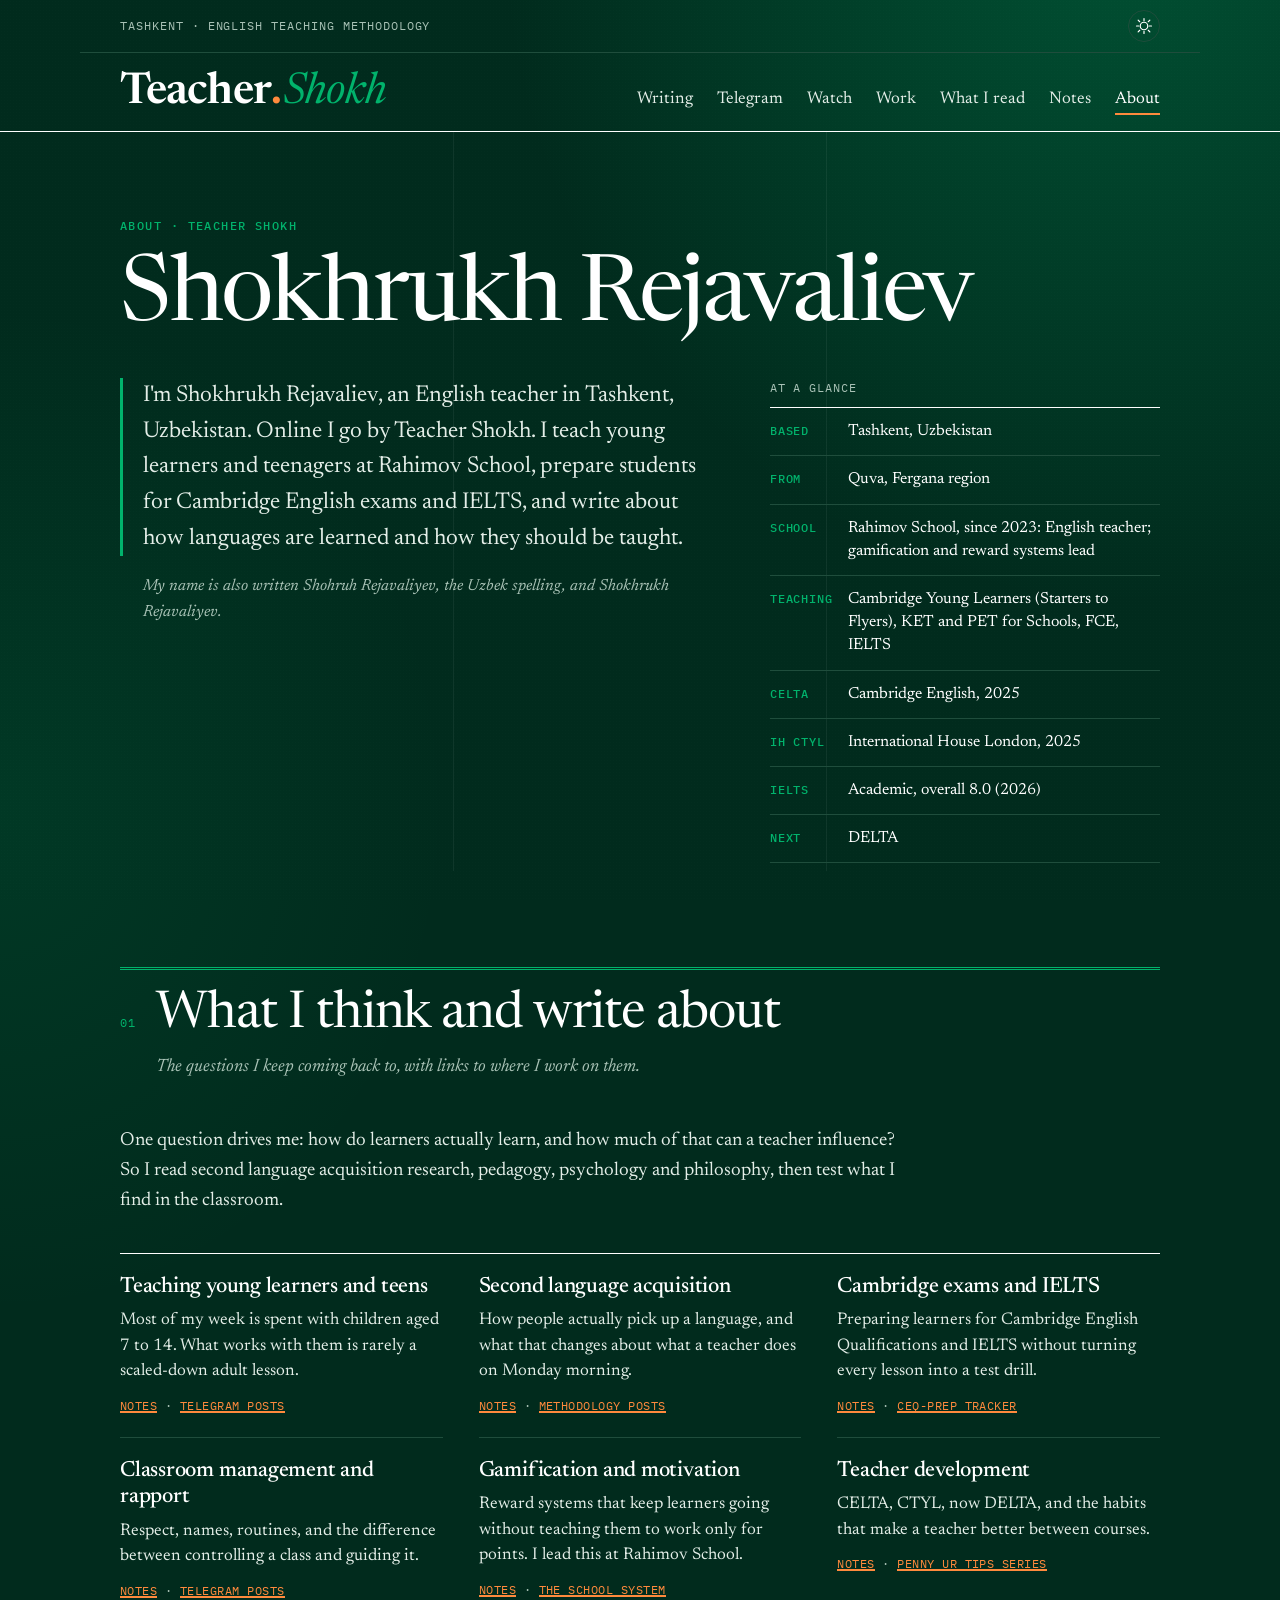
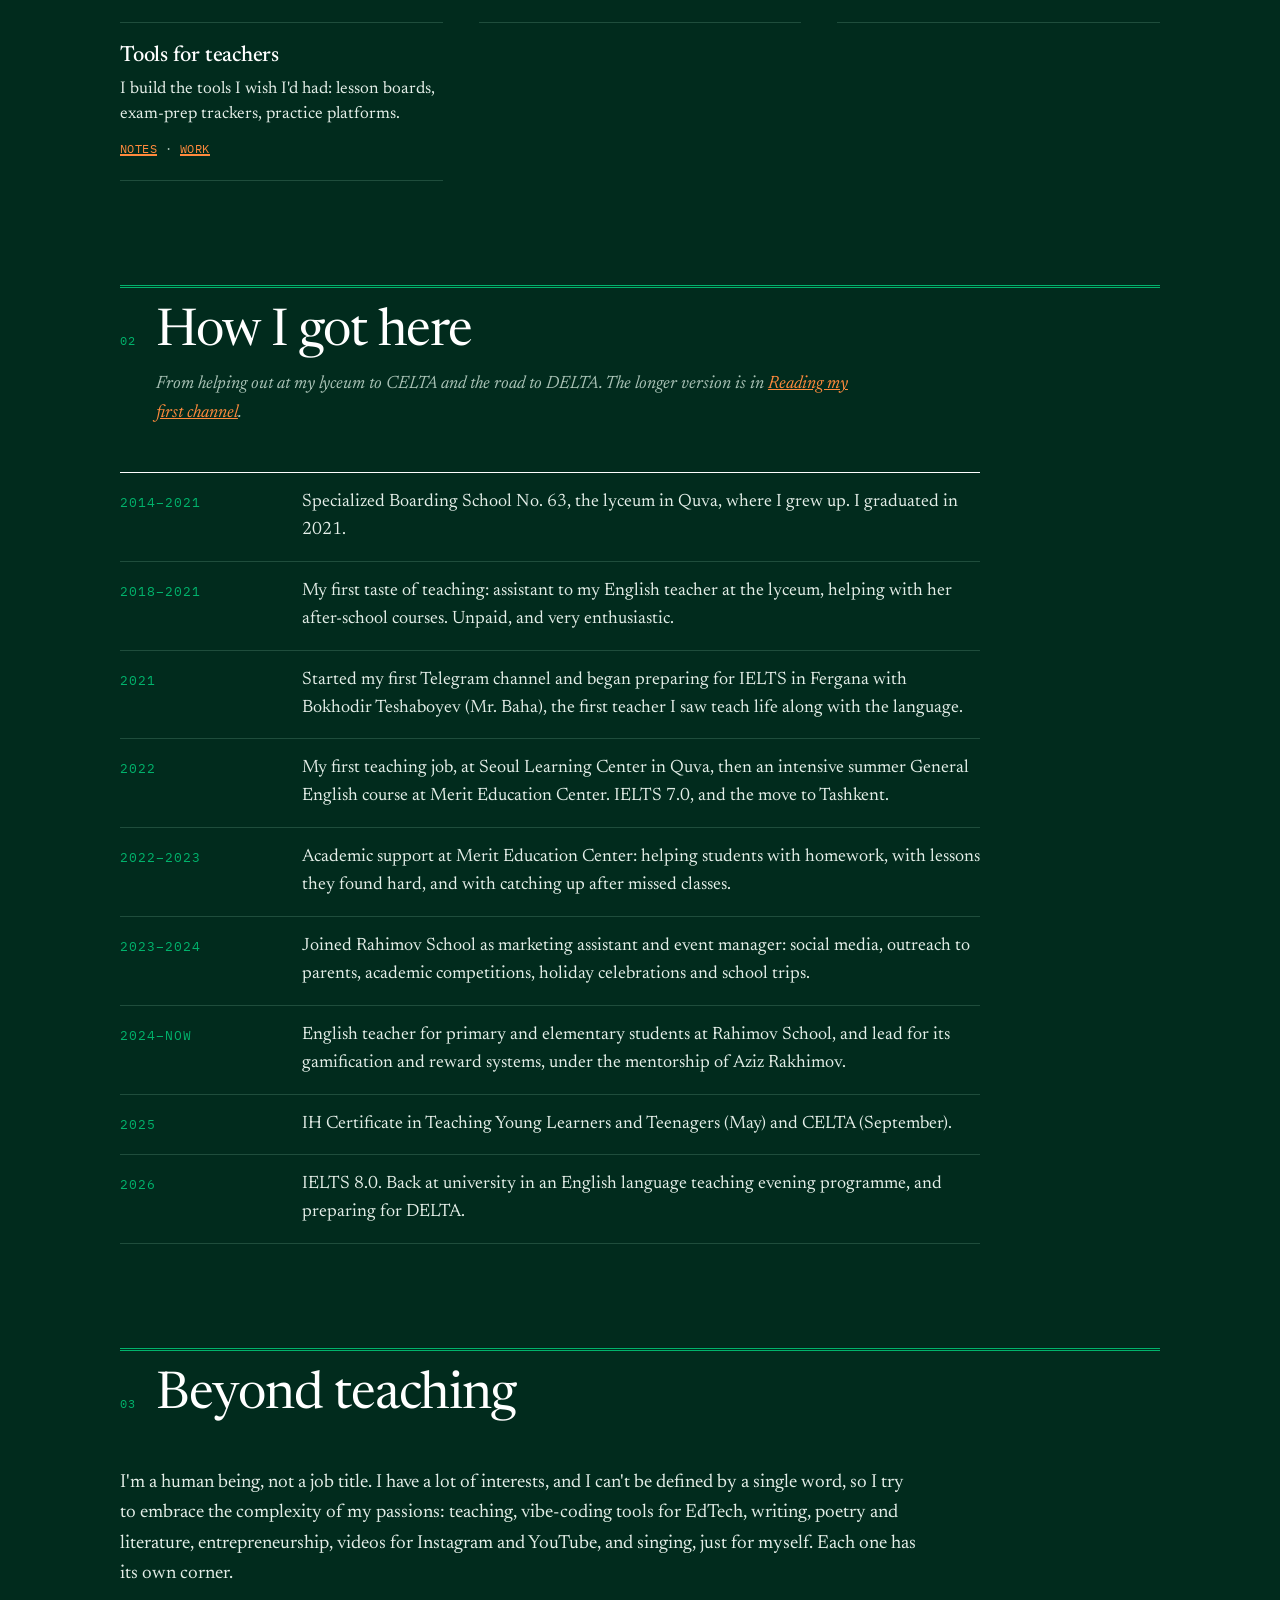
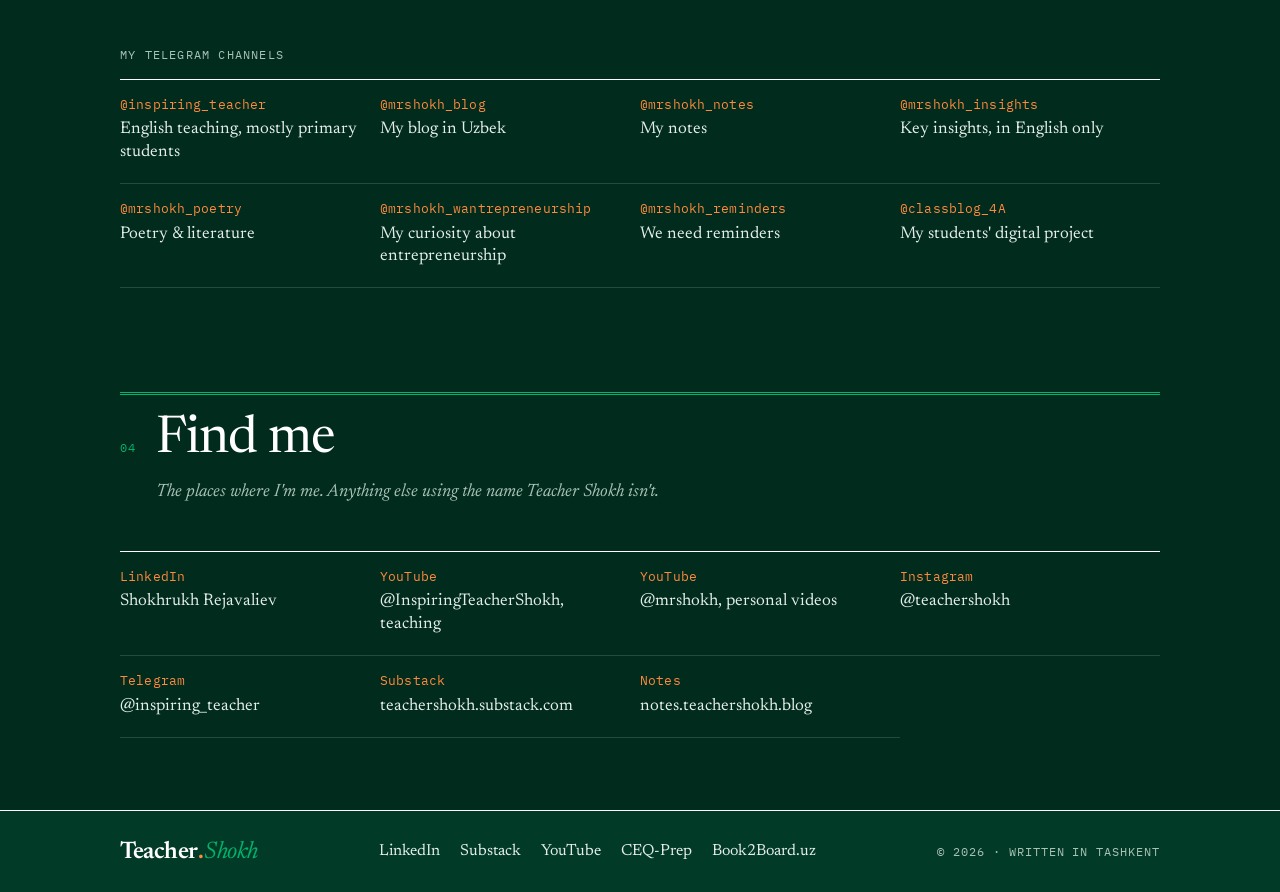
==== commit 04fc7429: "About: dated timeline from LinkedIn, new LinkedIn URL Co-Authored-By: Claude Opus 5.5 <noreply@anthr" ====
--- a/about/index.html
+++ b/about/index.html
@@ -9,7 +9,7 @@
   <meta property="og:description" content="Shokhrukh Rejavaliev (Teacher Shokh) is an English teacher in Tashkent, Uzbekistan, teaching young learners, teens and IELTS candidates at Rahimov School. CELTA, IH CTYL, IELTS 8.0; preparing for DELTA.">
   <meta property="og:type" content="profile">
   <meta property="og:site_name" content="Teacher Shokh">
-  <script type="application/ld+json">{"@context":"https://schema.org","@graph":[{"@type":"WebSite","@id":"https://teachershokh.blog/#website","name":"Teacher Shokh","alternateName":["Teacher.Shokh","teachershokh.blog"],"url":"https://teachershokh.blog/","publisher":{"@id":"https://teachershokh.blog/#person"}},{"@type":"Person","@id":"https://teachershokh.blog/#person","name":"Shokhrukh Rejavaliev","alternateName":["Teacher Shokh","TeacherShokh","Shohruh Rejavaliyev","Shokhrukh Rejavaliyev","Shohruh Rejavaliev","MrShokh"],"url":"https://teachershokh.blog/about/","description":"English teacher in Tashkent, Uzbekistan, working with young learners, teenagers and IELTS candidates at Rahimov School; writes about language teaching methodology as Teacher Shokh.","jobTitle":"English teacher","worksFor":{"@type":"EducationalOrganization","name":"Rahimov School"},"address":{"@type":"PostalAddress","addressLocality":"Tashkent","addressCountry":"UZ"},"homeLocation":{"@type":"Place","name":"Tashkent, Uzbekistan"},"knowsAbout":["Teaching English to young learners","Second language acquisition","English language teaching methodology","Cambridge English Qualifications","IELTS preparation","Classroom management","Gamification in education","Teacher development","Educational technology"],"hasCredential":[{"@type":"EducationalOccupationalCredential","name":"CELTA","credentialCategory":"certificate","recognizedBy":{"@type":"Organization","name":"Cambridge English"}},{"@type":"EducationalOccupationalCredential","name":"IH Certificate in Teaching Young Learners and Teenagers (IH CTYL)","credentialCategory":"certificate","recognizedBy":{"@type":"Organization","name":"International House World Organisation"}}],"sameAs":["https://www.linkedin.com/in/shokhrukh-rejavaliev-95a687224/","https://www.youtube.com/@InspiringTeacherShokh","https://www.youtube.com/@mrshokh","https://www.instagram.com/teachershokh/","https://t.me/inspiring_teacher","https://teachershokh.substack.com/","https://notes.teachershokh.blog/"]}]}</script>
+  <script type="application/ld+json">{"@context":"https://schema.org","@graph":[{"@type":"WebSite","@id":"https://teachershokh.blog/#website","name":"Teacher Shokh","alternateName":["Teacher.Shokh","teachershokh.blog"],"url":"https://teachershokh.blog/","publisher":{"@id":"https://teachershokh.blog/#person"}},{"@type":"Person","@id":"https://teachershokh.blog/#person","name":"Shokhrukh Rejavaliev","alternateName":["Teacher Shokh","TeacherShokh","Shohruh Rejavaliyev","Shokhrukh Rejavaliyev","Shohruh Rejavaliev","MrShokh"],"url":"https://teachershokh.blog/about/","description":"English teacher in Tashkent, Uzbekistan, working with young learners, teenagers and IELTS candidates at Rahimov School; writes about language teaching methodology as Teacher Shokh.","jobTitle":"English teacher","worksFor":{"@type":"EducationalOrganization","name":"Rahimov School"},"address":{"@type":"PostalAddress","addressLocality":"Tashkent","addressCountry":"UZ"},"homeLocation":{"@type":"Place","name":"Tashkent, Uzbekistan"},"knowsAbout":["Teaching English to young learners","Second language acquisition","English language teaching methodology","Cambridge English Qualifications","IELTS preparation","Classroom management","Gamification in education","Teacher development","Educational technology"],"hasCredential":[{"@type":"EducationalOccupationalCredential","name":"CELTA","credentialCategory":"certificate","recognizedBy":{"@type":"Organization","name":"Cambridge English"}},{"@type":"EducationalOccupationalCredential","name":"IH Certificate in Teaching Young Learners and Teenagers (IH CTYL)","credentialCategory":"certificate","recognizedBy":{"@type":"Organization","name":"International House London"}}],"sameAs":["https://www.linkedin.com/in/shokhrukh-rejavaliev-teachershokh/","https://www.youtube.com/@InspiringTeacherShokh","https://www.youtube.com/@mrshokh","https://www.instagram.com/teachershokh/","https://t.me/inspiring_teacher","https://teachershokh.substack.com/","https://notes.teachershokh.blog/"],"alumniOf":{"@type":"EducationalOrganization","name":"Specialized Boarding School No. 63","address":{"@type":"PostalAddress","addressLocality":"Quva","addressRegion":"Fergana","addressCountry":"UZ"}}}]}</script>
   <meta property="og:url" content="https://teachershokh.blog/about/">
   <meta name="theme-color" content="#012b1d" media="(prefers-color-scheme: light)">
   <meta name="theme-color" content="#0f1512" media="(prefers-color-scheme: dark)">
@@ -26,7 +26,7 @@
   <link rel="preconnect" href="https://fonts.googleapis.com">
   <link rel="preconnect" href="https://fonts.gstatic.com" crossorigin>
   <link href="https://fonts.googleapis.com/css2?family=Newsreader:ital,opsz,wght@0,6..72,300..700;1,6..72,300..700&family=IBM+Plex+Mono:wght@400;500&display=swap" rel="stylesheet">
-  <link rel="stylesheet" href="../styles.css?v=20261106g">
+  <link rel="stylesheet" href="../styles.css?v=20261106h">
   <script>
     // Set the theme before paint to avoid a flash.
     (function () {
@@ -79,11 +79,11 @@
             <tbody>
             <tr><th>Based</th><td>Tashkent, Uzbekistan</td></tr>
             <tr><th>From</th><td>Quva, Fergana region</td></tr>
-            <tr><th>School</th><td>Rahimov School, English teacher; gamification and reward systems lead</td></tr>
+            <tr><th>School</th><td>Rahimov School, since 2023: English teacher; gamification and reward systems lead</td></tr>
             <tr><th>Teaching</th><td>Cambridge Young Learners (Starters to Flyers), KET and PET for Schools, FCE, IELTS</td></tr>
             <tr><th>CELTA</th><td>Cambridge English, 2025</td></tr>
-            <tr><th>IH CTYL</th><td>Teaching Young Learners and Teenagers, 2025</td></tr>
-            <tr><th>IELTS</th><td>Academic, overall 8.0</td></tr>
+            <tr><th>IH CTYL</th><td>International House London, 2025</td></tr>
+            <tr><th>IELTS</th><td>Academic, overall 8.0 (2026)</td></tr>
             <tr><th>Next</th><td>DELTA</td></tr>
             </tbody>
           </table>
@@ -146,13 +146,14 @@
         <p class="section__dek">From helping out at my lyceum to CELTA and the road to DELTA. The longer version is in <a href="../writing/#reading-my-first-channel">Reading my first channel</a>.</p>
       </header>
       <ol class="ab-tl">
-        <li><span class="ab-tl__when mono">Quva</span><p>Where I grew up. My first taste of teaching was helping my English teacher at Lyceum No. 63 with her after-school courses. Unpaid, and very enthusiastic.</p></li>
+        <li><span class="ab-tl__when mono">2014–2021</span><p>Specialized Boarding School No. 63, the lyceum in Quva, where I grew up. I graduated in 2021.</p></li>
+        <li><span class="ab-tl__when mono">2018–2021</span><p>My first taste of teaching: assistant to my English teacher at the lyceum, helping with her after-school courses. Unpaid, and very enthusiastic.</p></li>
         <li><span class="ab-tl__when mono">2021</span><p>Started my first Telegram channel and began preparing for IELTS in Fergana with Bokhodir Teshaboyev (Mr. Baha), the first teacher I saw teach life along with the language.</p></li>
-        <li><span class="ab-tl__when mono">Seoul LC</span><p>My first job as an ESL teacher at Seoul Learning Center: General English and IELTS.</p></li>
-        <li><span class="ab-tl__when mono">2022</span><p>IELTS 7.0. I turned down the local job offers that came with it and moved to Tashkent to work near people I wanted to learn from.</p></li>
-        <li><span class="ab-tl__when mono">Merit</span><p>About a year at Merit Education Center (Ohunboboyev branch): academic support at first, then main teacher with three or four groups.</p></li>
-        <li><span class="ab-tl__when mono">Rahimov</span><p>Rahimov School, where I teach primary and secondary students and lead the gamification and reward systems, under the mentorship of Aziz Rakhimov.</p></li>
-        <li><span class="ab-tl__when mono">2025</span><p>IH CTYL in the spring and CELTA in the summer.</p></li>
+        <li><span class="ab-tl__when mono">2022</span><p>My first teaching job, at Seoul Learning Center in Quva, then an intensive summer General English course at Merit Education Center. IELTS 7.0, and the move to Tashkent.</p></li>
+        <li><span class="ab-tl__when mono">2022–2023</span><p>Academic support at Merit Education Center: helping students with homework, with lessons they found hard, and with catching up after missed classes.</p></li>
+        <li><span class="ab-tl__when mono">2023–2024</span><p>Joined Rahimov School as marketing assistant and event manager: social media, outreach to parents, academic competitions, holiday celebrations and school trips.</p></li>
+        <li><span class="ab-tl__when mono">2024–now</span><p>English teacher for primary and elementary students at Rahimov School, and lead for its gamification and reward systems, under the mentorship of Aziz Rakhimov.</p></li>
+        <li><span class="ab-tl__when mono">2025</span><p>IH Certificate in Teaching Young Learners and Teenagers (May) and CELTA (September).</p></li>
         <li><span class="ab-tl__when mono">2026</span><p>IELTS 8.0. Back at university in an English language teaching evening programme, and preparing for DELTA.</p></li>
       </ol>
     </section>
@@ -188,7 +189,7 @@
       </header>
       <div class="elsewhere ab-profiles">
         <ul class="elsewhere__list">
-          <li><a href="https://www.linkedin.com/in/shokhrukh-rejavaliev-95a687224/" target="_blank" rel="me noopener"><span class="mono">LinkedIn</span><span>Shokhrukh Rejavaliev</span></a></li>
+          <li><a href="https://www.linkedin.com/in/shokhrukh-rejavaliev-teachershokh/" target="_blank" rel="me noopener"><span class="mono">LinkedIn</span><span>Shokhrukh Rejavaliev</span></a></li>
           <li><a href="https://www.youtube.com/@InspiringTeacherShokh" target="_blank" rel="me noopener"><span class="mono">YouTube</span><span>@InspiringTeacherShokh, teaching</span></a></li>
           <li><a href="https://www.youtube.com/@mrshokh" target="_blank" rel="me noopener"><span class="mono">YouTube</span><span>@mrshokh, personal videos</span></a></li>
           <li><a href="https://www.instagram.com/teachershokh/" target="_blank" rel="me noopener"><span class="mono">Instagram</span><span>@teachershokh</span></a></li>
@@ -204,7 +205,7 @@
     <div class="wrap footer__inner">
       <span class="wordmark wordmark--sm" aria-label="Teacher Shokh">Teacher<span class="wordmark__dot" aria-hidden="true">.</span><em>Shokh</em></span>
       <nav class="footer__links" aria-label="Elsewhere">
-        <a href="https://www.linkedin.com/in/shokhrukh-rejavaliev-95a687224/" target="_blank" rel="me noopener">LinkedIn</a>
+        <a href="https://www.linkedin.com/in/shokhrukh-rejavaliev-teachershokh/" target="_blank" rel="me noopener">LinkedIn</a>
         <a href="https://teachershokh.substack.com/" target="_blank" rel="me noopener">Substack</a>
         <a href="https://www.youtube.com/@InspiringTeacherShokh" target="_blank" rel="me noopener">YouTube</a>
         <a href="https://ceq-prep-tracker.vercel.app/login" target="_blank" rel="noopener">CEQ-Prep</a>
@@ -214,6 +215,6 @@
     </div>
   </footer>
 
-  <script src="../app.js?v=20261106g" defer></script>
+  <script src="../app.js?v=20261106h" defer></script>
 </body>
 </html>
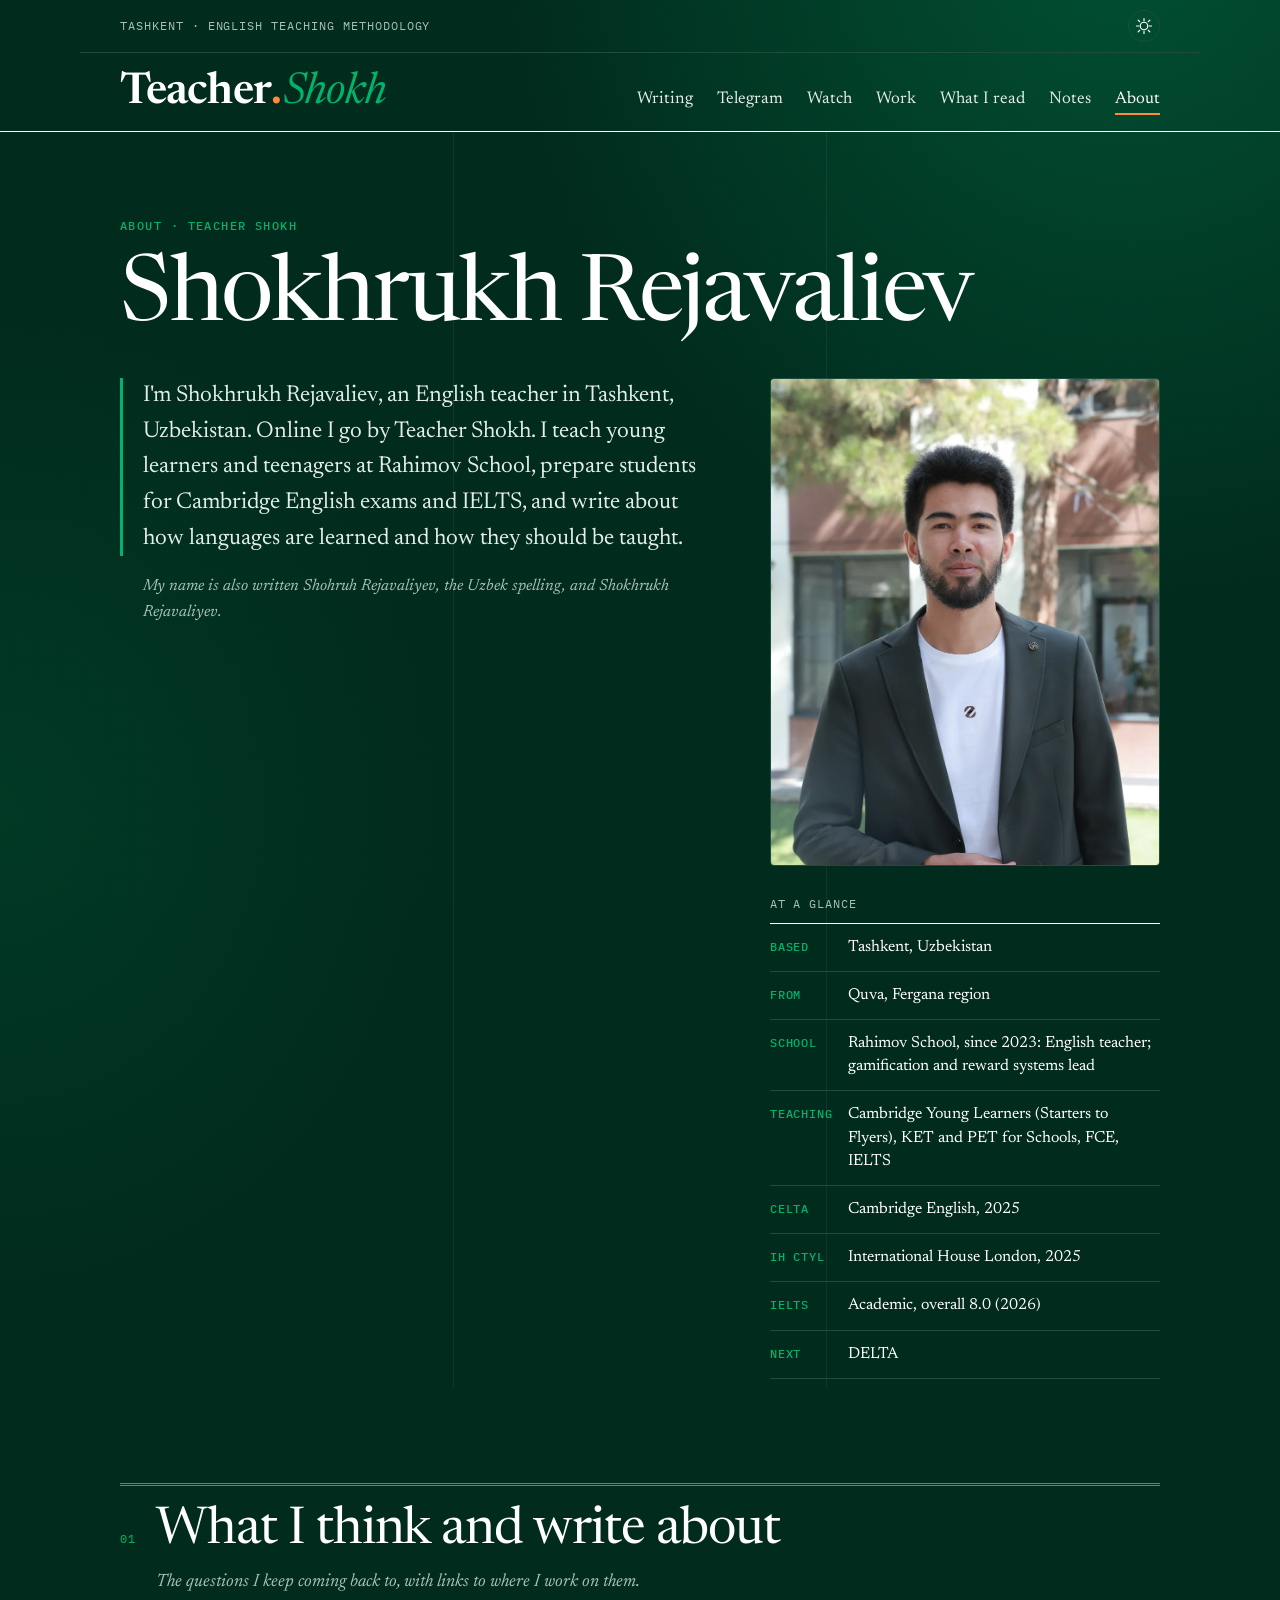
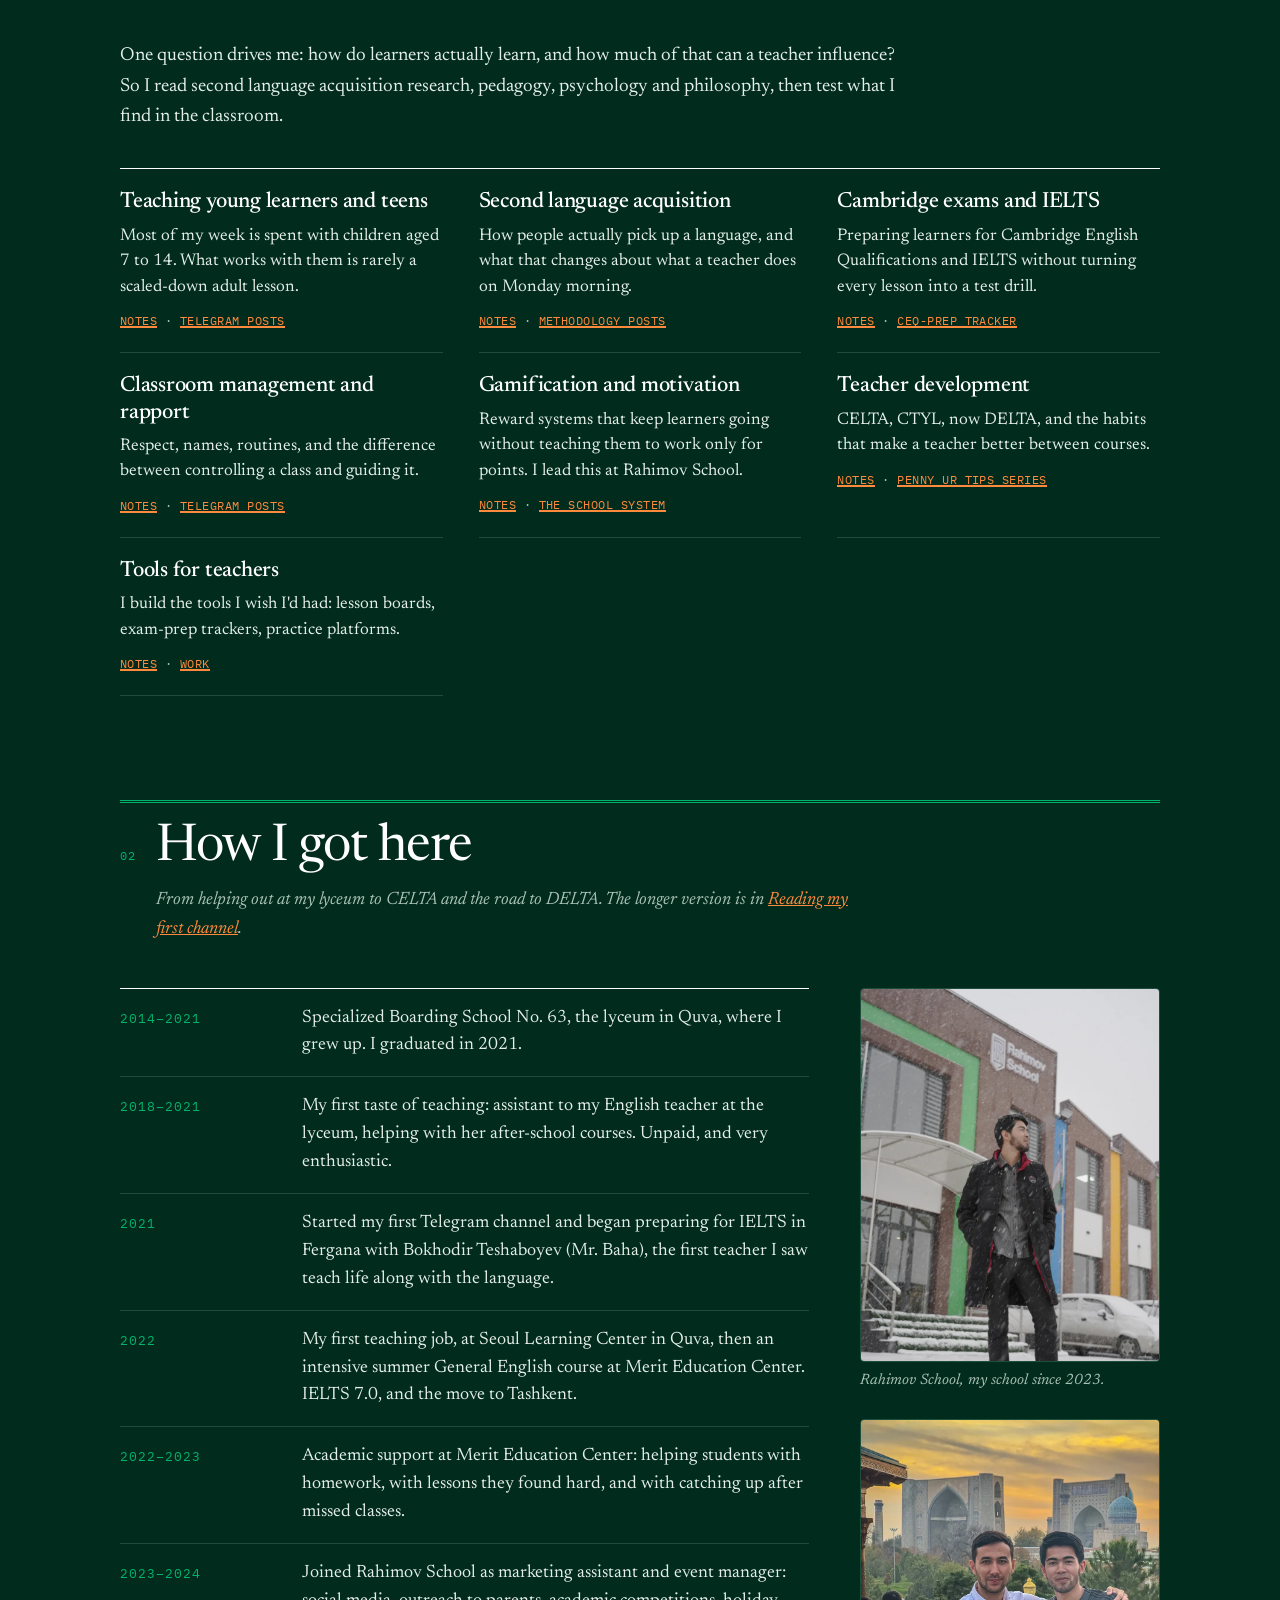
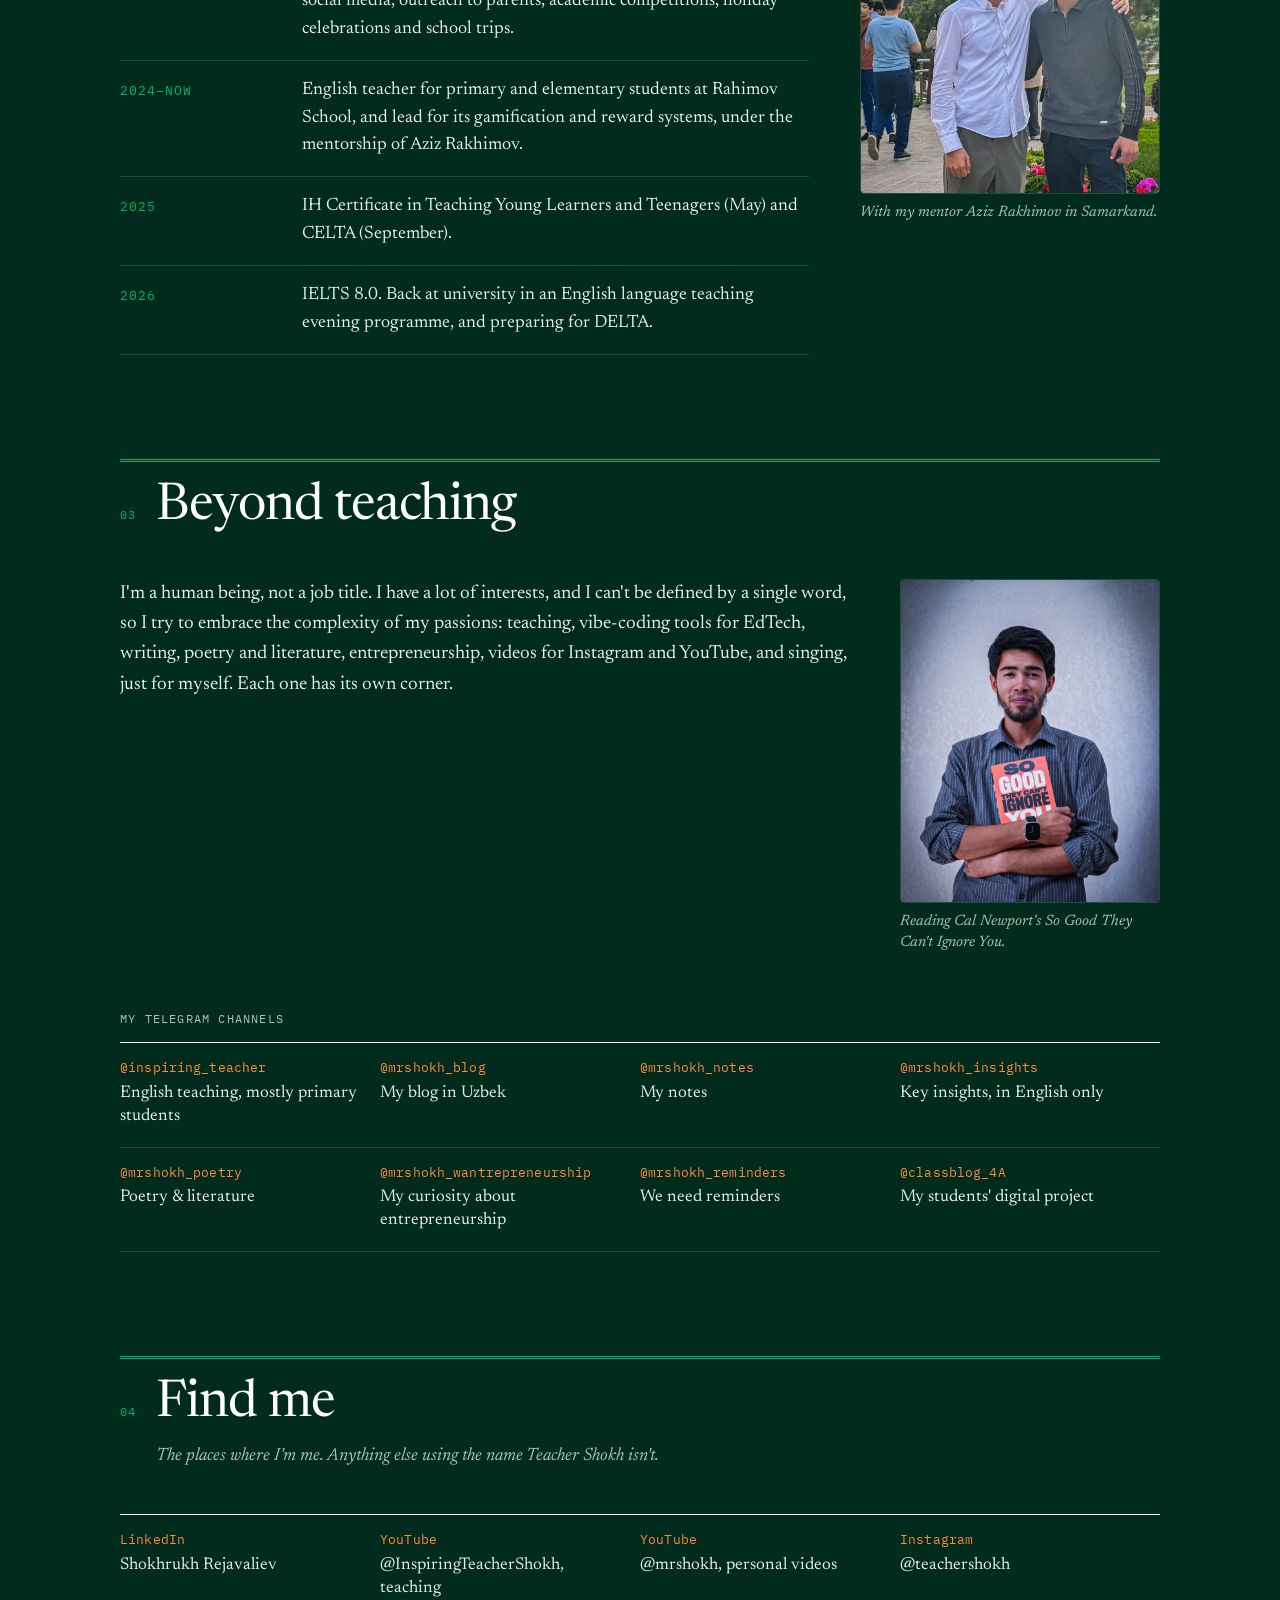
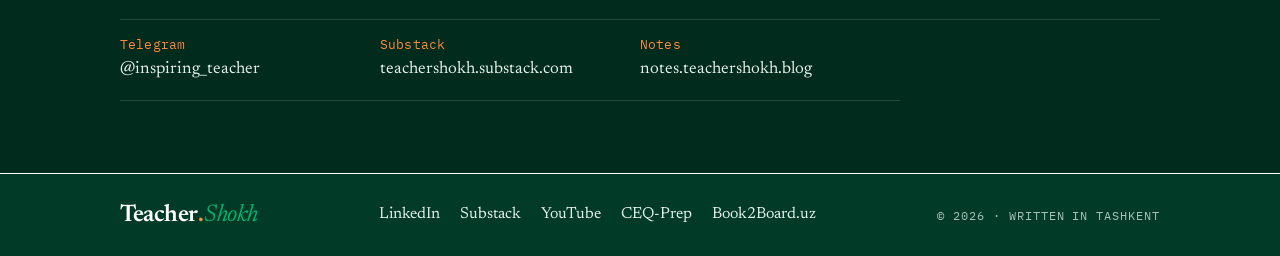
==== commit 4890cf83: "About: add photos (portrait, Rahimov School, with Aziz Rakhimov, reading) The portrait is also the P" ====
--- a/about/index.html
+++ b/about/index.html
@@ -9,7 +9,7 @@
   <meta property="og:description" content="Shokhrukh Rejavaliev (Teacher Shokh) is an English teacher in Tashkent, Uzbekistan, teaching young learners, teens and IELTS candidates at Rahimov School. CELTA, IH CTYL, IELTS 8.0; preparing for DELTA.">
   <meta property="og:type" content="profile">
   <meta property="og:site_name" content="Teacher Shokh">
-  <script type="application/ld+json">{"@context":"https://schema.org","@graph":[{"@type":"WebSite","@id":"https://teachershokh.blog/#website","name":"Teacher Shokh","alternateName":["Teacher.Shokh","teachershokh.blog"],"url":"https://teachershokh.blog/","publisher":{"@id":"https://teachershokh.blog/#person"}},{"@type":"Person","@id":"https://teachershokh.blog/#person","name":"Shokhrukh Rejavaliev","alternateName":["Teacher Shokh","TeacherShokh","Shohruh Rejavaliyev","Shokhrukh Rejavaliyev","Shohruh Rejavaliev","MrShokh"],"url":"https://teachershokh.blog/about/","description":"English teacher in Tashkent, Uzbekistan, working with young learners, teenagers and IELTS candidates at Rahimov School; writes about language teaching methodology as Teacher Shokh.","jobTitle":"English teacher","worksFor":{"@type":"EducationalOrganization","name":"Rahimov School"},"address":{"@type":"PostalAddress","addressLocality":"Tashkent","addressCountry":"UZ"},"homeLocation":{"@type":"Place","name":"Tashkent, Uzbekistan"},"knowsAbout":["Teaching English to young learners","Second language acquisition","English language teaching methodology","Cambridge English Qualifications","IELTS preparation","Classroom management","Gamification in education","Teacher development","Educational technology"],"hasCredential":[{"@type":"EducationalOccupationalCredential","name":"CELTA","credentialCategory":"certificate","recognizedBy":{"@type":"Organization","name":"Cambridge English"}},{"@type":"EducationalOccupationalCredential","name":"IH Certificate in Teaching Young Learners and Teenagers (IH CTYL)","credentialCategory":"certificate","recognizedBy":{"@type":"Organization","name":"International House London"}}],"sameAs":["https://www.linkedin.com/in/shokhrukh-rejavaliev-teachershokh/","https://www.youtube.com/@InspiringTeacherShokh","https://www.youtube.com/@mrshokh","https://www.instagram.com/teachershokh/","https://t.me/inspiring_teacher","https://teachershokh.substack.com/","https://notes.teachershokh.blog/"],"alumniOf":{"@type":"EducationalOrganization","name":"Specialized Boarding School No. 63","address":{"@type":"PostalAddress","addressLocality":"Quva","addressRegion":"Fergana","addressCountry":"UZ"}}}]}</script>
+  <script type="application/ld+json">{"@context":"https://schema.org","@graph":[{"@type":"WebSite","@id":"https://teachershokh.blog/#website","name":"Teacher Shokh","alternateName":["Teacher.Shokh","teachershokh.blog"],"url":"https://teachershokh.blog/","publisher":{"@id":"https://teachershokh.blog/#person"}},{"@type":"Person","@id":"https://teachershokh.blog/#person","name":"Shokhrukh Rejavaliev","alternateName":["Teacher Shokh","TeacherShokh","Shohruh Rejavaliyev","Shokhrukh Rejavaliyev","Shohruh Rejavaliev","MrShokh"],"url":"https://teachershokh.blog/about/","image":"https://teachershokh.blog/img/about/portrait.webp","description":"English teacher in Tashkent, Uzbekistan, working with young learners, teenagers and IELTS candidates at Rahimov School; writes about language teaching methodology as Teacher Shokh.","jobTitle":"English teacher","worksFor":{"@type":"EducationalOrganization","name":"Rahimov School"},"address":{"@type":"PostalAddress","addressLocality":"Tashkent","addressCountry":"UZ"},"homeLocation":{"@type":"Place","name":"Tashkent, Uzbekistan"},"knowsAbout":["Teaching English to young learners","Second language acquisition","English language teaching methodology","Cambridge English Qualifications","IELTS preparation","Classroom management","Gamification in education","Teacher development","Educational technology"],"hasCredential":[{"@type":"EducationalOccupationalCredential","name":"CELTA","credentialCategory":"certificate","recognizedBy":{"@type":"Organization","name":"Cambridge English"}},{"@type":"EducationalOccupationalCredential","name":"IH Certificate in Teaching Young Learners and Teenagers (IH CTYL)","credentialCategory":"certificate","recognizedBy":{"@type":"Organization","name":"International House London"}}],"sameAs":["https://www.linkedin.com/in/shokhrukh-rejavaliev-teachershokh/","https://www.youtube.com/@InspiringTeacherShokh","https://www.youtube.com/@mrshokh","https://www.instagram.com/teachershokh/","https://t.me/inspiring_teacher","https://teachershokh.substack.com/","https://notes.teachershokh.blog/"],"alumniOf":{"@type":"EducationalOrganization","name":"Specialized Boarding School No. 63","address":{"@type":"PostalAddress","addressLocality":"Quva","addressRegion":"Fergana","addressCountry":"UZ"}}}]}</script>
   <meta property="og:url" content="https://teachershokh.blog/about/">
   <meta name="theme-color" content="#012b1d" media="(prefers-color-scheme: light)">
   <meta name="theme-color" content="#0f1512" media="(prefers-color-scheme: dark)">
@@ -18,7 +18,7 @@
   <link rel="icon" href="../favicon-96.png" sizes="96x96" type="image/png">
   <link rel="icon" href="../favicon-192.png" sizes="192x192" type="image/png">
   <link rel="apple-touch-icon" href="../apple-touch-icon.png">
-  <meta property="og:image" content="https://teachershokh.blog/og-image.png?v=3">
+  <meta property="og:image" content="https://teachershokh.blog/img/about/og-about.jpg">
   <meta property="og:image:width" content="1200">
   <meta property="og:image:height" content="630">
   <meta name="twitter:card" content="summary_large_image">
@@ -26,7 +26,7 @@
   <link rel="preconnect" href="https://fonts.googleapis.com">
   <link rel="preconnect" href="https://fonts.gstatic.com" crossorigin>
   <link href="https://fonts.googleapis.com/css2?family=Newsreader:ital,opsz,wght@0,6..72,300..700;1,6..72,300..700&family=IBM+Plex+Mono:wght@400;500&display=swap" rel="stylesheet">
-  <link rel="stylesheet" href="../styles.css?v=20261106h">
+  <link rel="stylesheet" href="../styles.css?v=20261106i">
   <script>
     // Set the theme before paint to avoid a flash.
     (function () {
@@ -36,7 +36,7 @@
     })();
   </script>
   <link rel="canonical" href="https://teachershokh.blog/about/">
-  <script type="application/ld+json">{"@context":"https://schema.org","@type":"ProfilePage","@id":"https://teachershokh.blog/about/#page","url":"https://teachershokh.blog/about/","name":"About Shokhrukh Rejavaliev (Teacher Shokh)","isPartOf":{"@id":"https://teachershokh.blog/#website"},"mainEntity":{"@id":"https://teachershokh.blog/#person"},"dateModified":"2026-11-06"}</script>
+  <script type="application/ld+json">{"@context":"https://schema.org","@type":"ProfilePage","@id":"https://teachershokh.blog/about/#page","url":"https://teachershokh.blog/about/","name":"About Shokhrukh Rejavaliev (Teacher Shokh)","isPartOf":{"@id":"https://teachershokh.blog/#website"},"mainEntity":{"@id":"https://teachershokh.blog/#person"},"dateModified":"2026-11-06","primaryImageOfPage":{"@type":"ImageObject","url":"https://teachershokh.blog/img/about/portrait.webp","width":900,"height":1125}}</script>
 </head>
 <body class="page-about" data-base="../">
   <a class="skip" href="#main" data-i18n="skip">Skip to content</a>
@@ -74,6 +74,7 @@
           <p class="ab-names">My name is also written <span lang="uz">Shohruh Rejavaliyev</span>, the Uzbek spelling, and Shokhrukh Rejavaliyev.</p>
         </div>
         <aside class="hero__aside">
+          <figure class="ab-portrait"><img src="../img/about/portrait.webp" width="900" height="1125" alt="Shokhrukh Rejavaliev (Teacher Shokh)" fetchpriority="high"></figure>
           <table class="ledger ab-facts">
             <caption class="mono">At a glance</caption>
             <tbody>
@@ -145,7 +146,8 @@
         <h2 id="ab-path-h">How I got here</h2>
         <p class="section__dek">From helping out at my lyceum to CELTA and the road to DELTA. The longer version is in <a href="../writing/#reading-my-first-channel">Reading my first channel</a>.</p>
       </header>
-      <ol class="ab-tl">
+      <div class="ab-path">
+        <ol class="ab-tl">
         <li><span class="ab-tl__when mono">2014–2021</span><p>Specialized Boarding School No. 63, the lyceum in Quva, where I grew up. I graduated in 2021.</p></li>
         <li><span class="ab-tl__when mono">2018–2021</span><p>My first taste of teaching: assistant to my English teacher at the lyceum, helping with her after-school courses. Unpaid, and very enthusiastic.</p></li>
         <li><span class="ab-tl__when mono">2021</span><p>Started my first Telegram channel and began preparing for IELTS in Fergana with Bokhodir Teshaboyev (Mr. Baha), the first teacher I saw teach life along with the language.</p></li>
@@ -155,7 +157,12 @@
         <li><span class="ab-tl__when mono">2024–now</span><p>English teacher for primary and elementary students at Rahimov School, and lead for its gamification and reward systems, under the mentorship of Aziz Rakhimov.</p></li>
         <li><span class="ab-tl__when mono">2025</span><p>IH Certificate in Teaching Young Learners and Teenagers (May) and CELTA (September).</p></li>
         <li><span class="ab-tl__when mono">2026</span><p>IELTS 8.0. Back at university in an English language teaching evening programme, and preparing for DELTA.</p></li>
-      </ol>
+        </ol>
+        <div class="ab-figs">
+          <figure class="ab-fig"><img src="../img/about/school.webp" width="800" height="1000" alt="Shokhrukh Rejavaliev outside Rahimov School in the snow" loading="lazy"><figcaption>Rahimov School, my school since 2023.</figcaption></figure>
+          <figure class="ab-fig"><img src="../img/about/aziz.webp" width="900" height="1125" alt="Shokhrukh Rejavaliev with his mentor Aziz Rakhimov in Samarkand" loading="lazy"><figcaption>With my mentor Aziz Rakhimov in Samarkand.</figcaption></figure>
+        </div>
+      </div>
     </section>
 
     <section class="section wrap" id="beyond" aria-labelledby="ab-beyond-h">
@@ -163,8 +170,11 @@
         <span class="section__no mono">03</span>
         <h2 id="ab-beyond-h">Beyond teaching</h2>
       </header>
-      <div class="ab-why">
-        <p data-i18n="about.p3">I'm a human being, not a job title. I have a lot of interests, and I can't be defined by a single word, so I try to embrace the complexity of my passions: teaching, vibe-coding tools for EdTech, writing, poetry and literature, entrepreneurship, videos for Instagram and YouTube, and singing, just for myself. Each one has its own corner.</p>
+      <div class="ab-beyond">
+        <div class="ab-why">
+          <p data-i18n="about.p3">I'm a human being, not a job title. I have a lot of interests, and I can't be defined by a single word, so I try to embrace the complexity of my passions: teaching, vibe-coding tools for EdTech, writing, poetry and literature, entrepreneurship, videos for Instagram and YouTube, and singing, just for myself. Each one has its own corner.</p>
+        </div>
+        <figure class="ab-fig ab-fig--book"><img src="../img/about/book.webp" width="800" height="1000" alt="Shokhrukh Rejavaliev holding the book So Good They Can't Ignore You by Cal Newport" loading="lazy"><figcaption>Reading Cal Newport's <i>So Good They Can't Ignore You</i>.</figcaption></figure>
       </div>
       <div class="elsewhere">
         <p class="elsewhere__h mono" data-i18n="about.elsewhere">My Telegram channels</p>
@@ -215,6 +225,6 @@
     </div>
   </footer>
 
-  <script src="../app.js?v=20261106h" defer></script>
+  <script src="../app.js?v=20261106i" defer></script>
 </body>
 </html>
--- a/styles.css
+++ b/styles.css
@@ -734,3 +734,20 @@
   .ab-why p { font-size: 18px; }
 }
 #find { padding-bottom: clamp(40px, 6vw, 72px); }
+/* About page photos */
+.ab-portrait { margin: 0 0 28px; border: 1px solid var(--rule); border-radius: 4px; overflow: hidden; background: var(--paper-2); }
+.ab-portrait img, .ab-fig img { display: block; width: 100%; height: auto; }
+.ab-fig { margin: 0; }
+.ab-fig img { border: 1px solid var(--rule); border-radius: 4px; background: var(--paper-2); }
+.ab-fig figcaption { margin-top: 8px; color: var(--muted); font-size: 15px; font-style: italic; line-height: 1.4; }
+.ab-path { display: grid; grid-template-columns: minmax(0, 1fr) minmax(0, 300px); gap: clamp(28px, 4vw, 56px); align-items: start; }
+.ab-path .ab-tl { max-width: none; }
+.ab-figs { display: grid; gap: 28px; position: sticky; top: 24px; }
+.ab-beyond { display: grid; grid-template-columns: minmax(0, 1fr) minmax(0, 260px); gap: clamp(28px, 4vw, 56px); align-items: start; }
+.ab-beyond .ab-why { margin-bottom: 0; }
+@media (max-width: 880px) {
+  .ab-path, .ab-beyond { grid-template-columns: 1fr; }
+  .ab-figs { position: static; grid-template-columns: repeat(2, minmax(0, 1fr)); gap: 14px; }
+  .ab-fig--book { max-width: 320px; }
+  .ab-portrait { max-width: 420px; }
+}
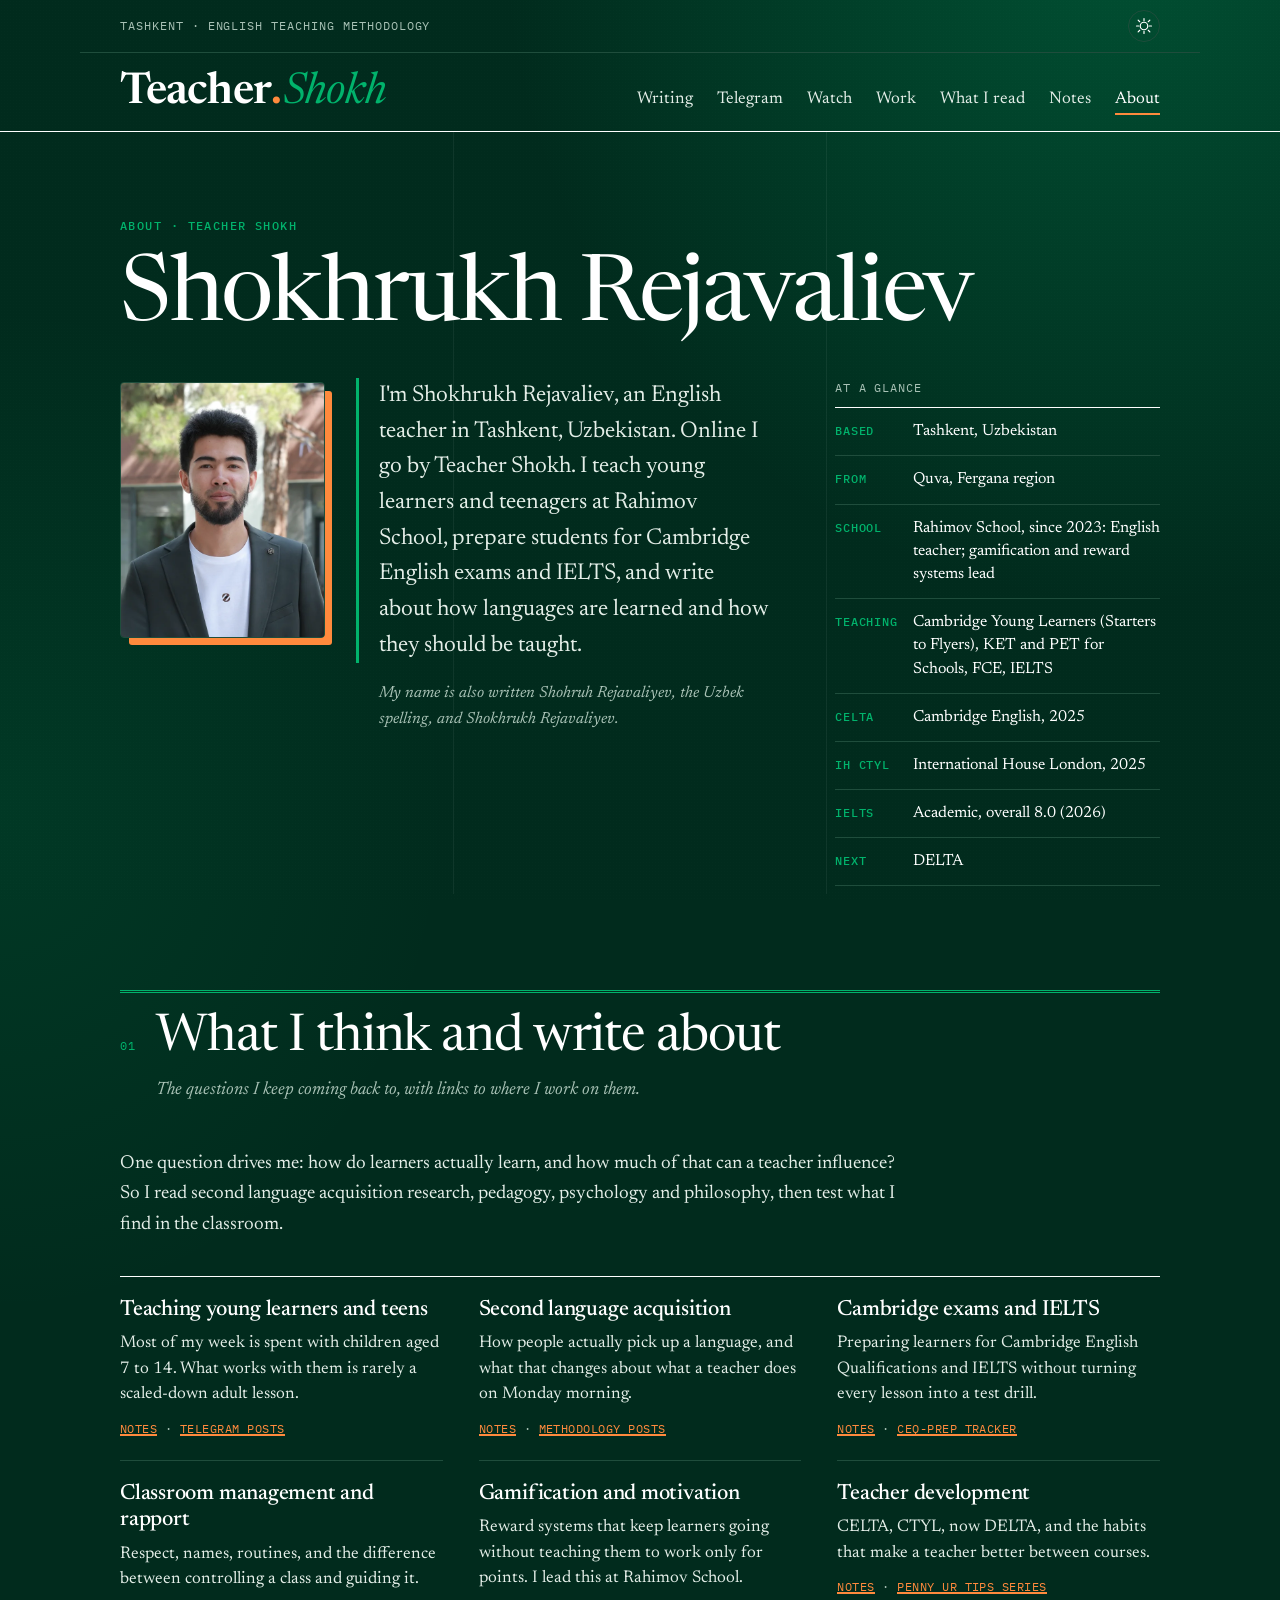
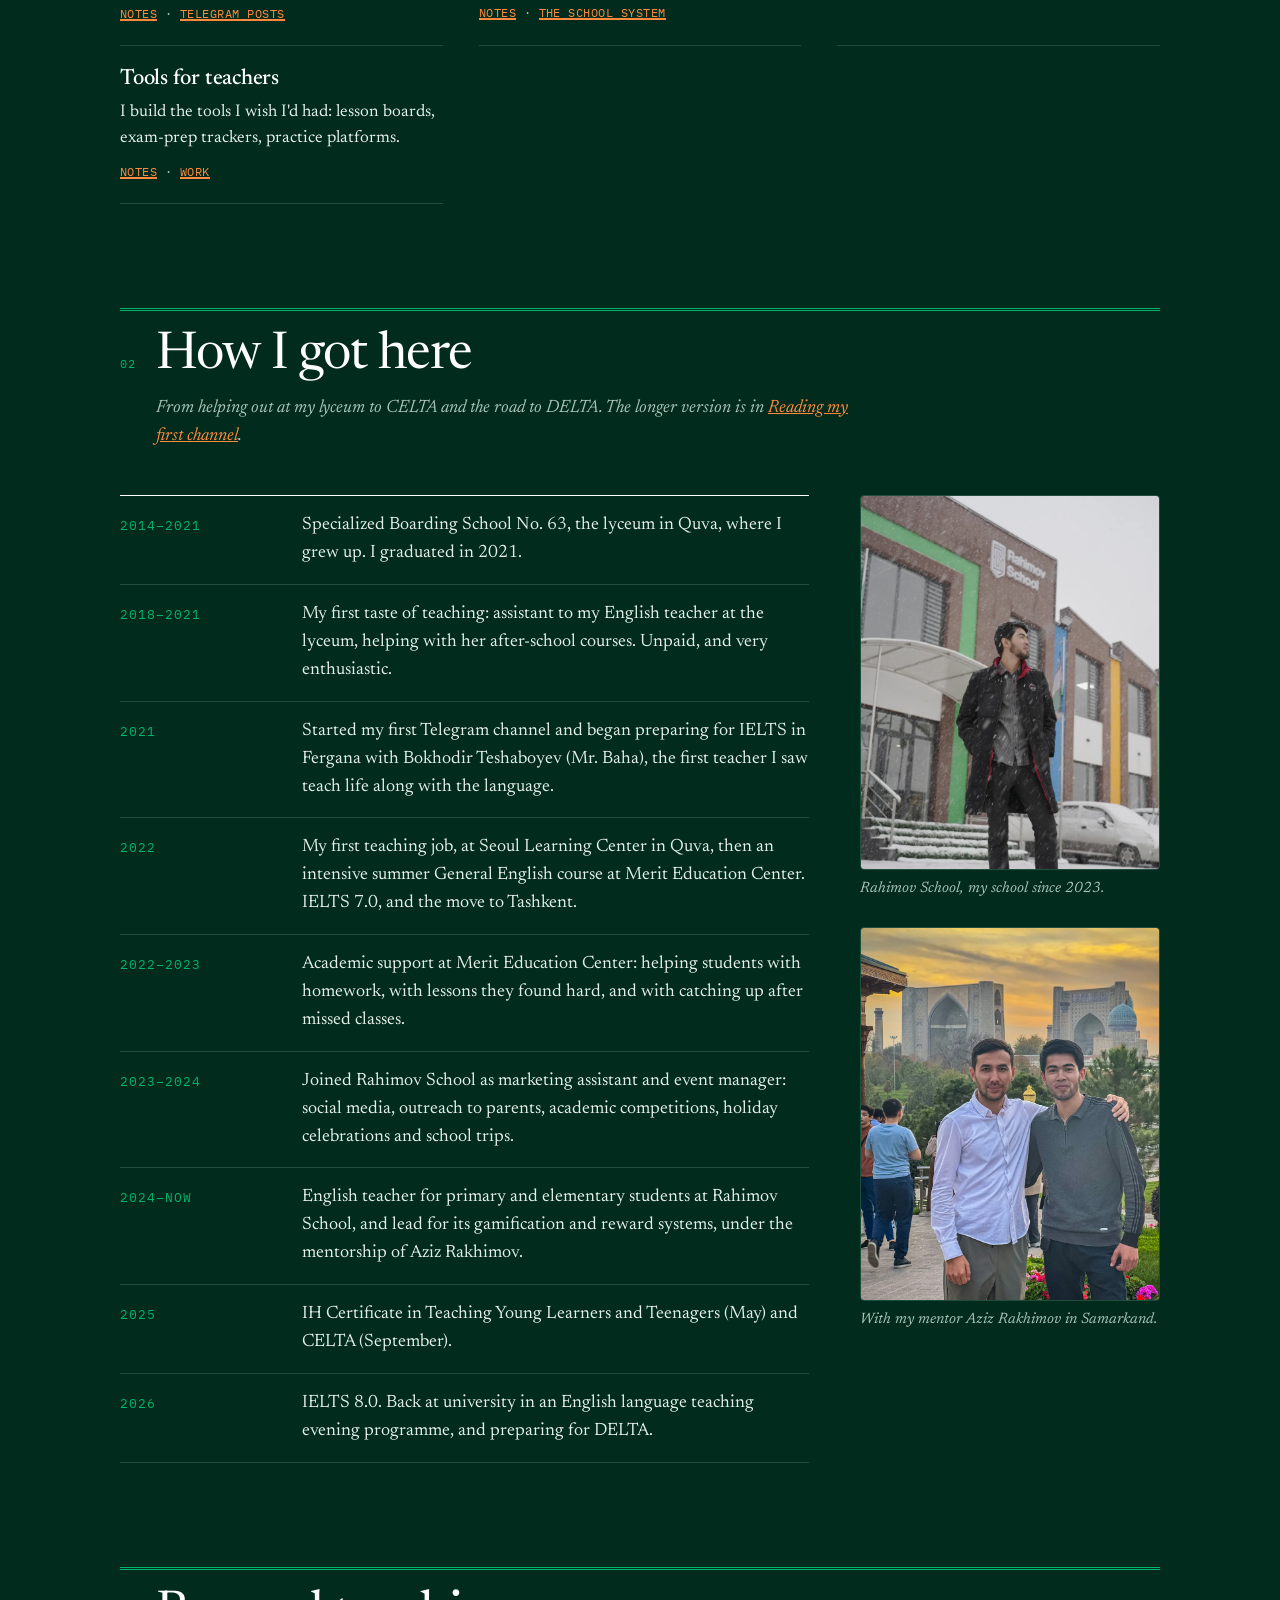
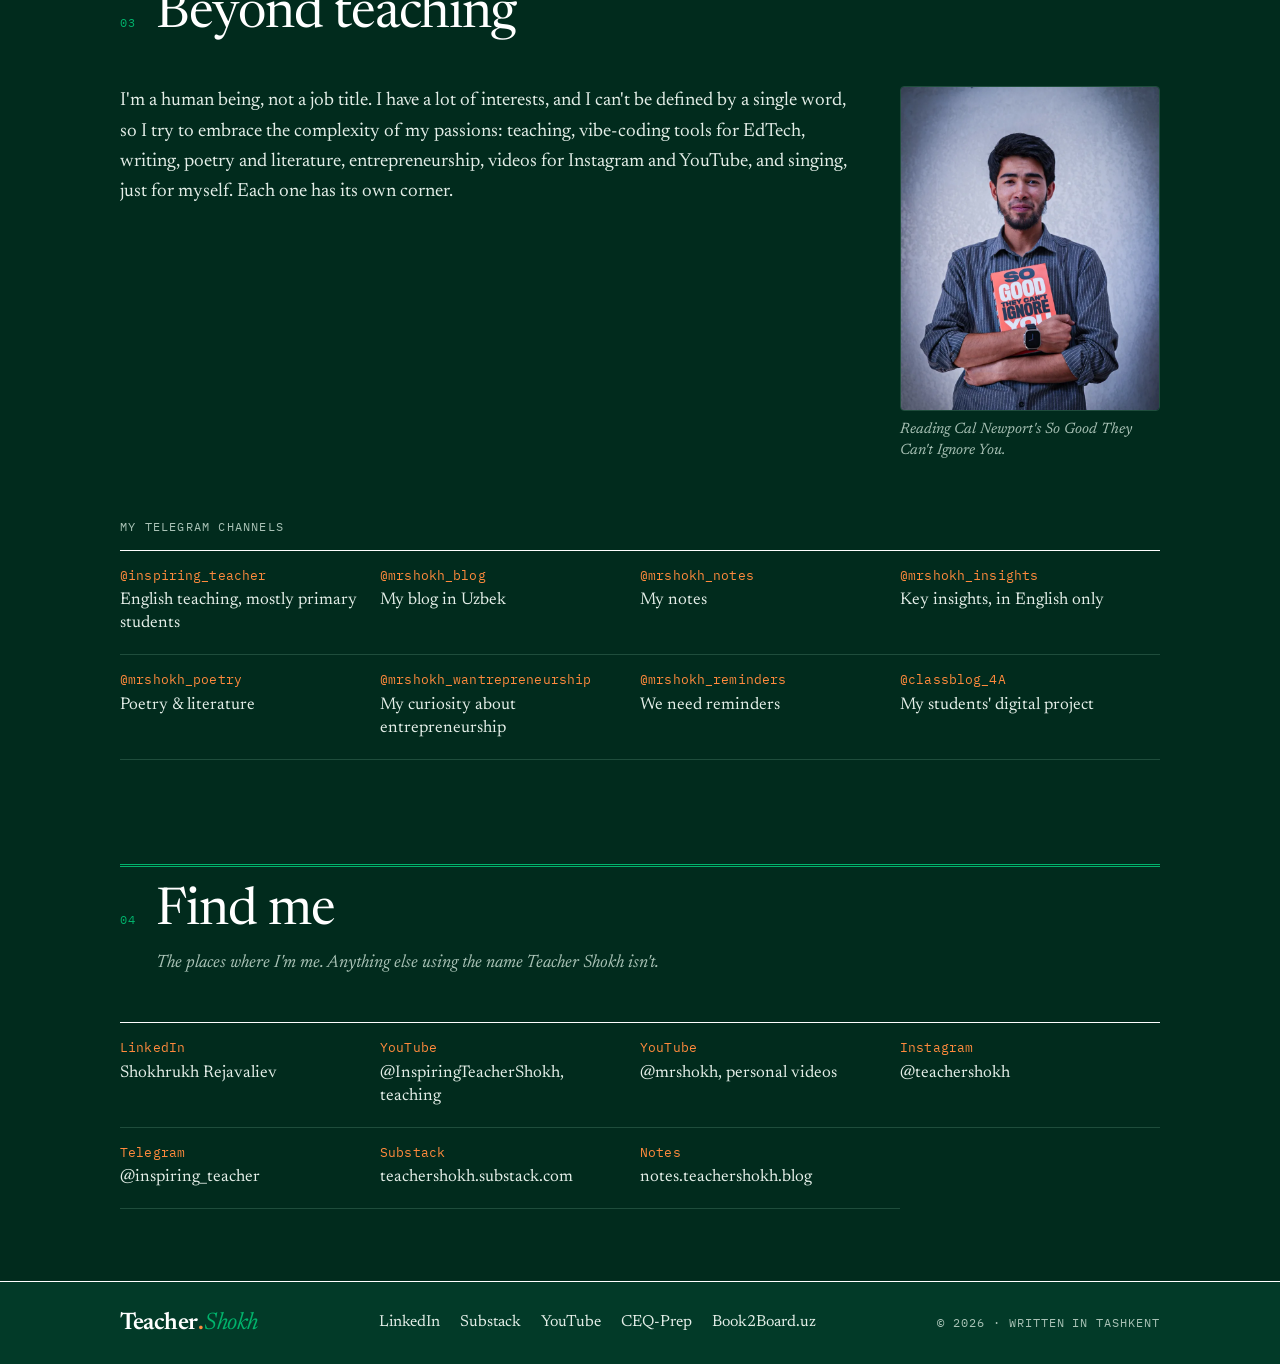
==== commit 17c53e5d: "Essay photos as a scrapbook; smaller About portrait beside the intro - Reading my first channel: fra" ====
--- a/about/index.html
+++ b/about/index.html
@@ -26,7 +26,7 @@
   <link rel="preconnect" href="https://fonts.googleapis.com">
   <link rel="preconnect" href="https://fonts.gstatic.com" crossorigin>
   <link href="https://fonts.googleapis.com/css2?family=Newsreader:ital,opsz,wght@0,6..72,300..700;1,6..72,300..700&family=IBM+Plex+Mono:wght@400;500&display=swap" rel="stylesheet">
-  <link rel="stylesheet" href="../styles.css?v=20261106i">
+  <link rel="stylesheet" href="../styles.css?v=20261106j">
   <script>
     // Set the theme before paint to avoid a flash.
     (function () {
@@ -70,11 +70,13 @@
       <h1 class="hero__title">Shokhrukh Rejavaliev</h1>
       <div class="hero__grid">
         <div>
-          <p class="hero__lede">I&#x27;m Shokhrukh Rejavaliev, an English teacher in Tashkent, Uzbekistan. Online I go by Teacher Shokh. I teach young learners and teenagers at Rahimov School, prepare students for Cambridge English exams and IELTS, and write about how languages are learned and how they should be taught.</p>
+          <div class="ab-lead">
+            <figure class="ab-portrait"><img src="../img/about/portrait-head.webp" width="600" height="750" alt="Shokhrukh Rejavaliev (Teacher Shokh)" fetchpriority="high"></figure>
+            <p class="hero__lede">I&#x27;m Shokhrukh Rejavaliev, an English teacher in Tashkent, Uzbekistan. Online I go by Teacher Shokh. I teach young learners and teenagers at Rahimov School, prepare students for Cambridge English exams and IELTS, and write about how languages are learned and how they should be taught.</p>
+          </div>
           <p class="ab-names">My name is also written <span lang="uz">Shohruh Rejavaliyev</span>, the Uzbek spelling, and Shokhrukh Rejavaliyev.</p>
         </div>
         <aside class="hero__aside">
-          <figure class="ab-portrait"><img src="../img/about/portrait.webp" width="900" height="1125" alt="Shokhrukh Rejavaliev (Teacher Shokh)" fetchpriority="high"></figure>
           <table class="ledger ab-facts">
             <caption class="mono">At a glance</caption>
             <tbody>
@@ -225,6 +227,6 @@
     </div>
   </footer>
 
-  <script src="../app.js?v=20261106i" defer></script>
+  <script src="../app.js?v=20261106j" defer></script>
 </body>
 </html>
--- a/styles.css
+++ b/styles.css
@@ -751,3 +751,62 @@
   .ab-fig--book { max-width: 320px; }
   .ab-portrait { max-width: 420px; }
 }
+/* About hero: portrait beside the intro, as tall as the paragraph */
+.ab-lead { display: grid; grid-template-columns: clamp(150px, 15vw, 200px) minmax(0, 1fr); gap: clamp(20px, 2.4vw, 32px); align-items: start; }
+.ab-lead .ab-portrait { margin: 4px 0 0; max-width: none; box-shadow: 8px 8px 0 -1px var(--peach); }
+.ab-lead .hero__lede { margin: 0; }
+.ab-names { padding-left: calc(clamp(150px, 15vw, 200px) + clamp(20px, 2.4vw, 32px) + 23px); }
+@media (max-width: 600px) {
+  .ab-lead { grid-template-columns: 1fr; }
+  .ab-lead .ab-portrait { width: 150px; }
+  .ab-names { padding-left: 0; }
+}
+
+/* Essay scrapbook: photos in "Reading my first channel" */
+.prose h2 { clear: both; }
+.ess-snap, .ess-scrap, .ess-doc { --frame: var(--peach); --tape: rgba(255, 138, 61, .78); position: relative; }
+.ess-snap--green, .ess-scrap:nth-child(even), .ess-doc { --frame: #01b36c; --tape: rgba(1, 179, 108, .75); }
+.prose .ess-snap { width: 38%; margin: 8px 0 18px 30px; padding: 10px 10px 0; background: #fbf7ef; border-radius: 3px; box-shadow: 9px 9px 0 -1px var(--frame), 0 14px 30px rgba(0, 0, 0, .35); }
+.ess-snap--right { float: right; margin-right: -24px; }
+.ess-tilt-r { transform: rotate(2.2deg); }
+.ess-tilt-l { transform: rotate(-2deg); }
+.ess-snap::before, .ess-doc::before { content: ""; position: absolute; top: -13px; left: 50%; width: 92px; height: 26px; transform: translateX(-50%) rotate(-4deg); background: var(--tape); box-shadow: 0 1px 2px rgba(0, 0, 0, .25); }
+.prose .ess-snap img { display: block; width: 100%; border-radius: 1px; }
+.prose .ess-snap figcaption { color: #26332c; font-size: 15px; font-style: italic; line-height: 1.35; padding: 10px 2px 12px; }
+.ess-tag { display: inline-block; margin-right: 8px; padding: 3px 7px; border-radius: 2px; background: var(--frame); color: #0d1a14; font: 600 10.5px/1.2 var(--mono); letter-spacing: .08em; text-transform: uppercase; font-style: normal; vertical-align: 1px; }
+/* the board of beginnings */
+.ess-board { display: grid; grid-template-columns: repeat(3, minmax(0, 1fr)); grid-auto-flow: dense; gap: 22px 20px; margin: 34px 0 10px; padding: 26px 22px 30px; border: 1px dashed rgba(255, 255, 255, .22); border-radius: 6px; background: repeating-linear-gradient(45deg, rgba(255, 255, 255, .025) 0 12px, transparent 12px 24px); }
+.prose .ess-scrap { margin: 0; padding: 7px; background: #fbf7ef; border-radius: 3px; box-shadow: 6px 6px 0 -1px var(--frame), 0 10px 22px rgba(0, 0, 0, .35); transition: transform .25s ease; }
+.prose .ess-scrap img { display: block; width: 100%; height: 100%; object-fit: cover; border-radius: 1px; }
+.ess-scrap--antiqa { transform: rotate(-3deg); aspect-ratio: 1; }
+.ess-scrap--group { grid-column: span 2; transform: rotate(1.4deg); aspect-ratio: 1000 / 523; }
+.ess-scrap--poster { grid-row: span 2; transform: rotate(-1.6deg); }
+.ess-scrap--ibrat { grid-row: span 2; transform: rotate(2deg); }
+.ess-scrap--llc { transform: rotate(3deg); aspect-ratio: 1; }
+.ess-scrap--card { transform: rotate(-2.4deg); }
+.ess-scrap:hover { transform: rotate(0) scale(1.03); z-index: 2; }
+.ess-sticker { position: absolute; left: -10px; bottom: 12px; z-index: 1; padding: 5px 9px; border-radius: 3px; background: var(--peach); color: #1a0e05; font: 600 11px/1.2 var(--mono); letter-spacing: .07em; text-transform: uppercase; transform: rotate(-4deg); box-shadow: 2px 2px 0 rgba(0, 0, 0, .35); }
+.ess-sticker--green { background: #01b36c; color: #04170f; transform: rotate(3deg); }
+.prose .ess-board__cap { margin: 8px 0 1.6em; color: var(--muted); font-size: 15px; font-style: italic; text-align: center; }
+/* the IELTS report */
+.prose .ess-doc { margin: 30px 0 34px; padding: 12px 12px 0; background: #e9f4e5; border-radius: 3px; transform: rotate(-1.2deg); box-shadow: 9px 9px 0 -1px var(--frame), 0 14px 30px rgba(0, 0, 0, .35); }
+.prose .ess-doc img { display: block; width: 100%; border-radius: 0; }
+.prose .ess-doc figcaption { color: #26332c; font-size: 15px; font-style: italic; padding: 10px 2px 12px; }
+.ess-stamp { position: absolute; right: -16px; top: -22px; display: grid; place-items: center; width: 78px; height: 78px; border-radius: 50%; border: 3px solid var(--peach); color: var(--peach); background: rgba(1, 43, 29, .92); font: 700 26px/1 var(--mono); transform: rotate(12deg); box-shadow: 0 0 0 4px rgba(1, 43, 29, .92); }
+@media (max-width: 600px) {
+  .prose .ess-snap, .ess-snap--right { float: none; width: auto; max-width: 300px; margin: 26px auto 26px; }
+  .ess-board { grid-template-columns: repeat(2, minmax(0, 1fr)); gap: 16px 14px; padding: 18px 12px 22px; }
+  .ess-scrap--group { grid-column: span 2; }
+  .ess-scrap--poster, .ess-scrap--ibrat { grid-row: span 1; }
+  .ess-sticker { font-size: 9.5px; left: -6px; bottom: 8px; padding: 4px 7px; }
+  .ess-stamp { width: 58px; height: 58px; font-size: 19px; right: -6px; top: -20px; }
+}
+@media (prefers-reduced-motion: reduce) { .prose .ess-scrap { transition: none; } }
+.prose .ess-snap--green { width: 32%; }
+.ab-hero .hero__grid { grid-template-columns: minmax(0, 2fr) minmax(0, 1fr); }
+.ab-lead { grid-template-columns: clamp(150px, 16vw, 215px) minmax(0, 1fr); }
+.ab-names { padding-left: calc(clamp(150px, 16vw, 215px) + clamp(20px, 2.4vw, 32px) + 23px); }
+@media (max-width: 880px) { .ab-hero .hero__grid { grid-template-columns: 1fr; } }
+@media (max-width: 600px) { .ab-lead { grid-template-columns: 1fr; } .ab-names { padding-left: 0; } }
+.prose .ess-scrap--poster img { object-fit: contain; background: #fff; }
+@media (max-width: 600px) { .ess-scrap--card { grid-column: span 2; justify-self: center; width: 70%; } }
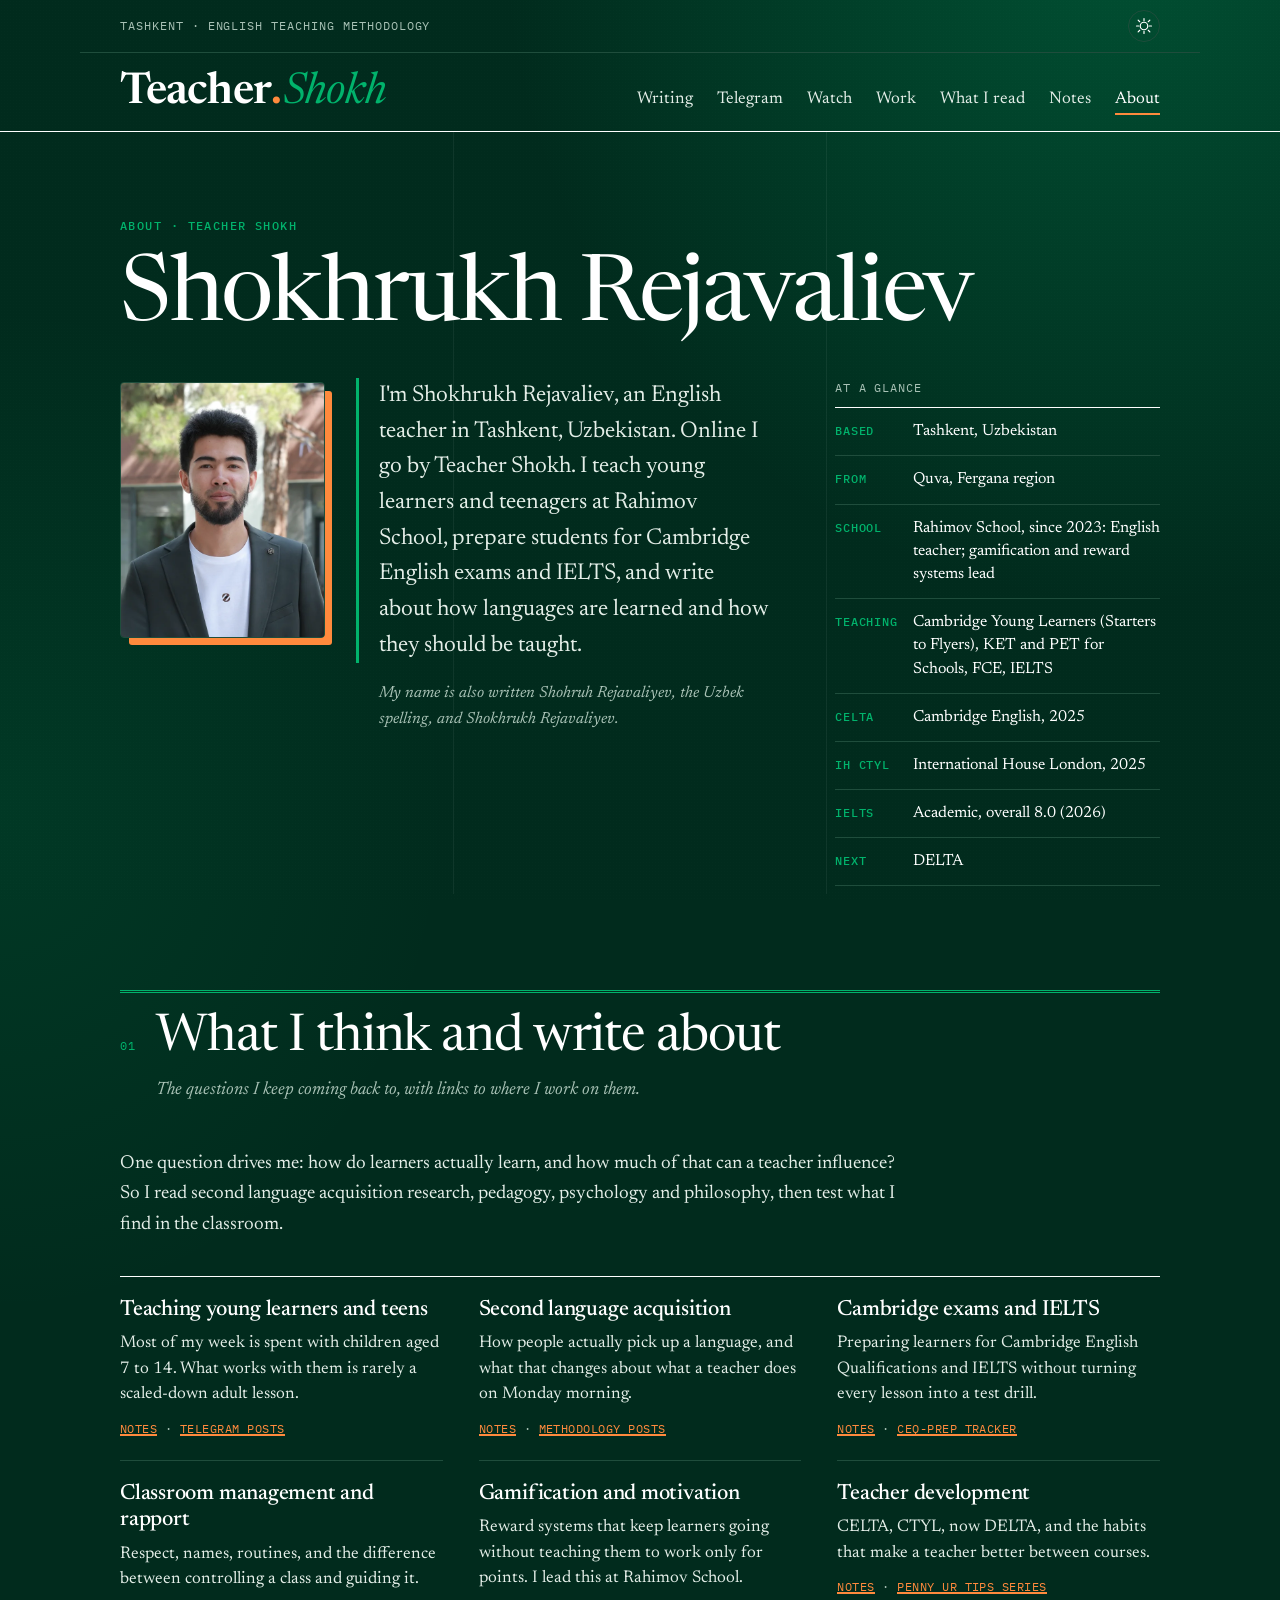
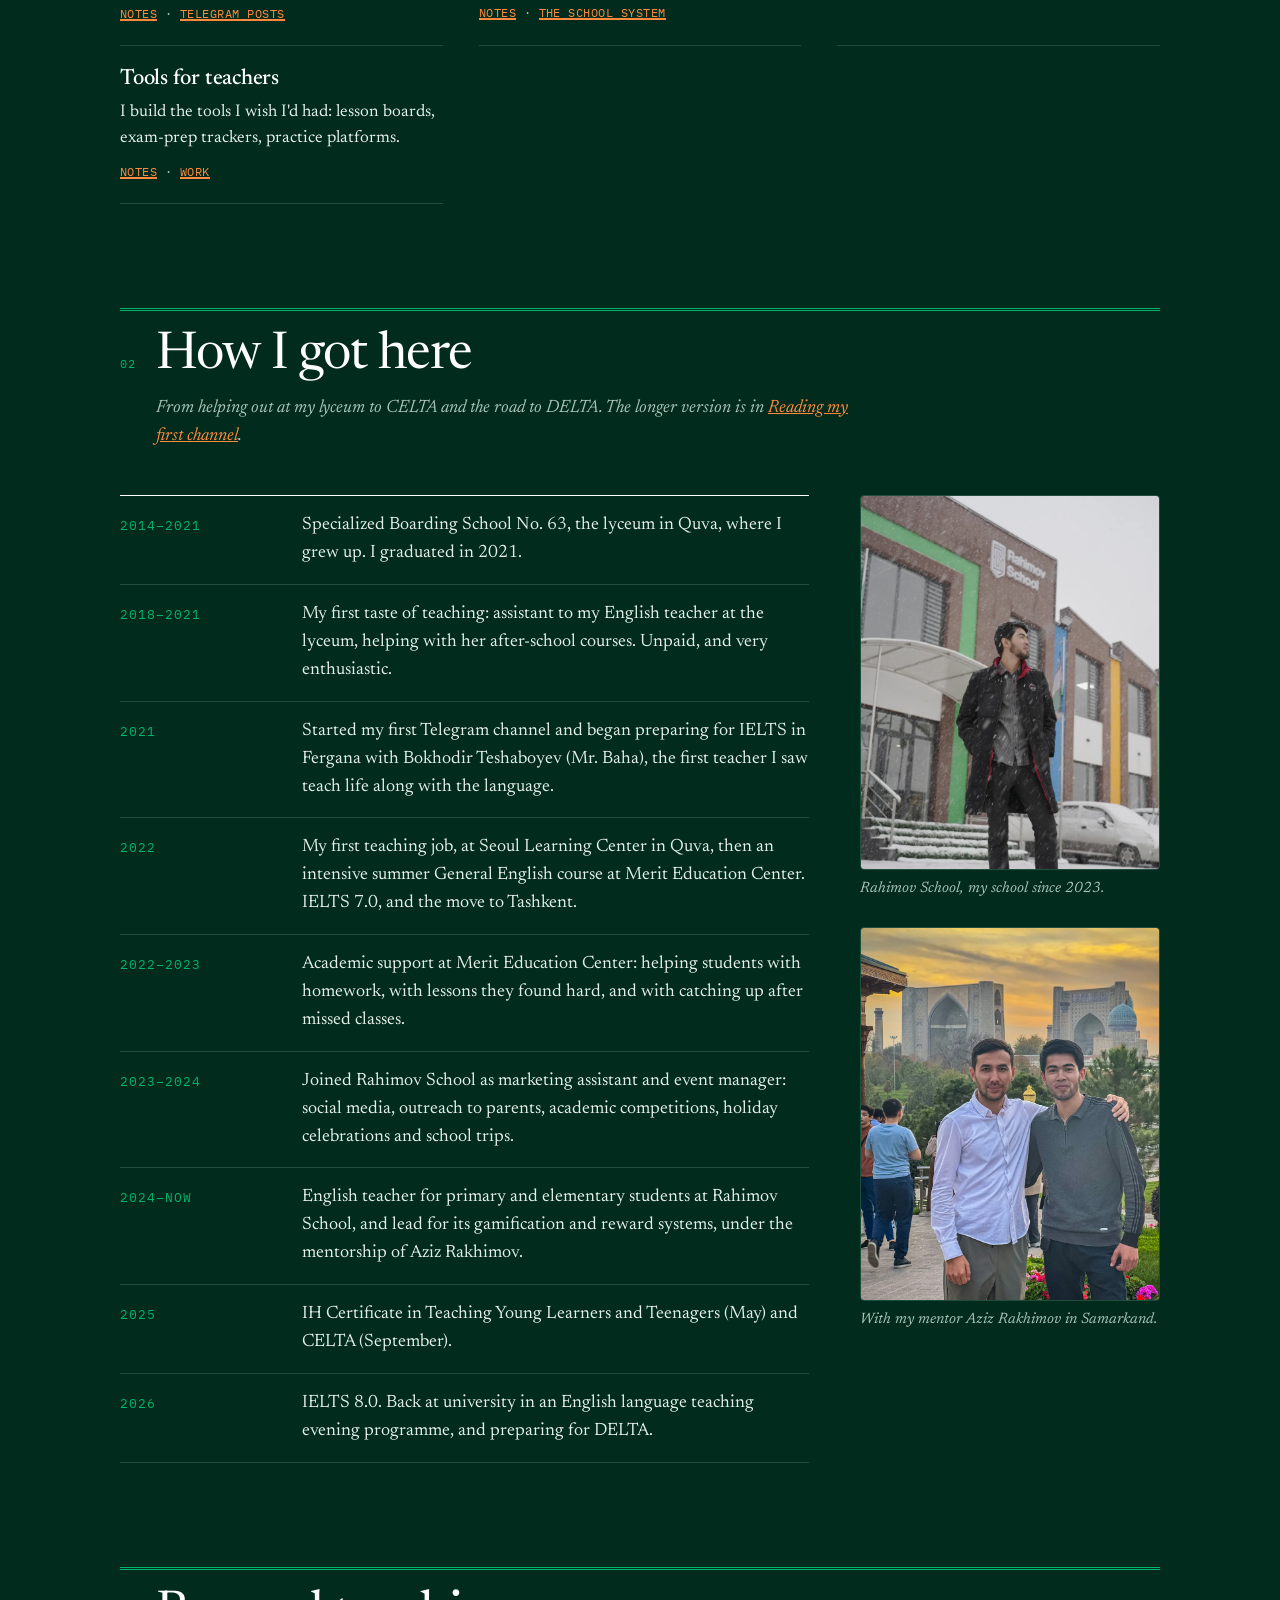
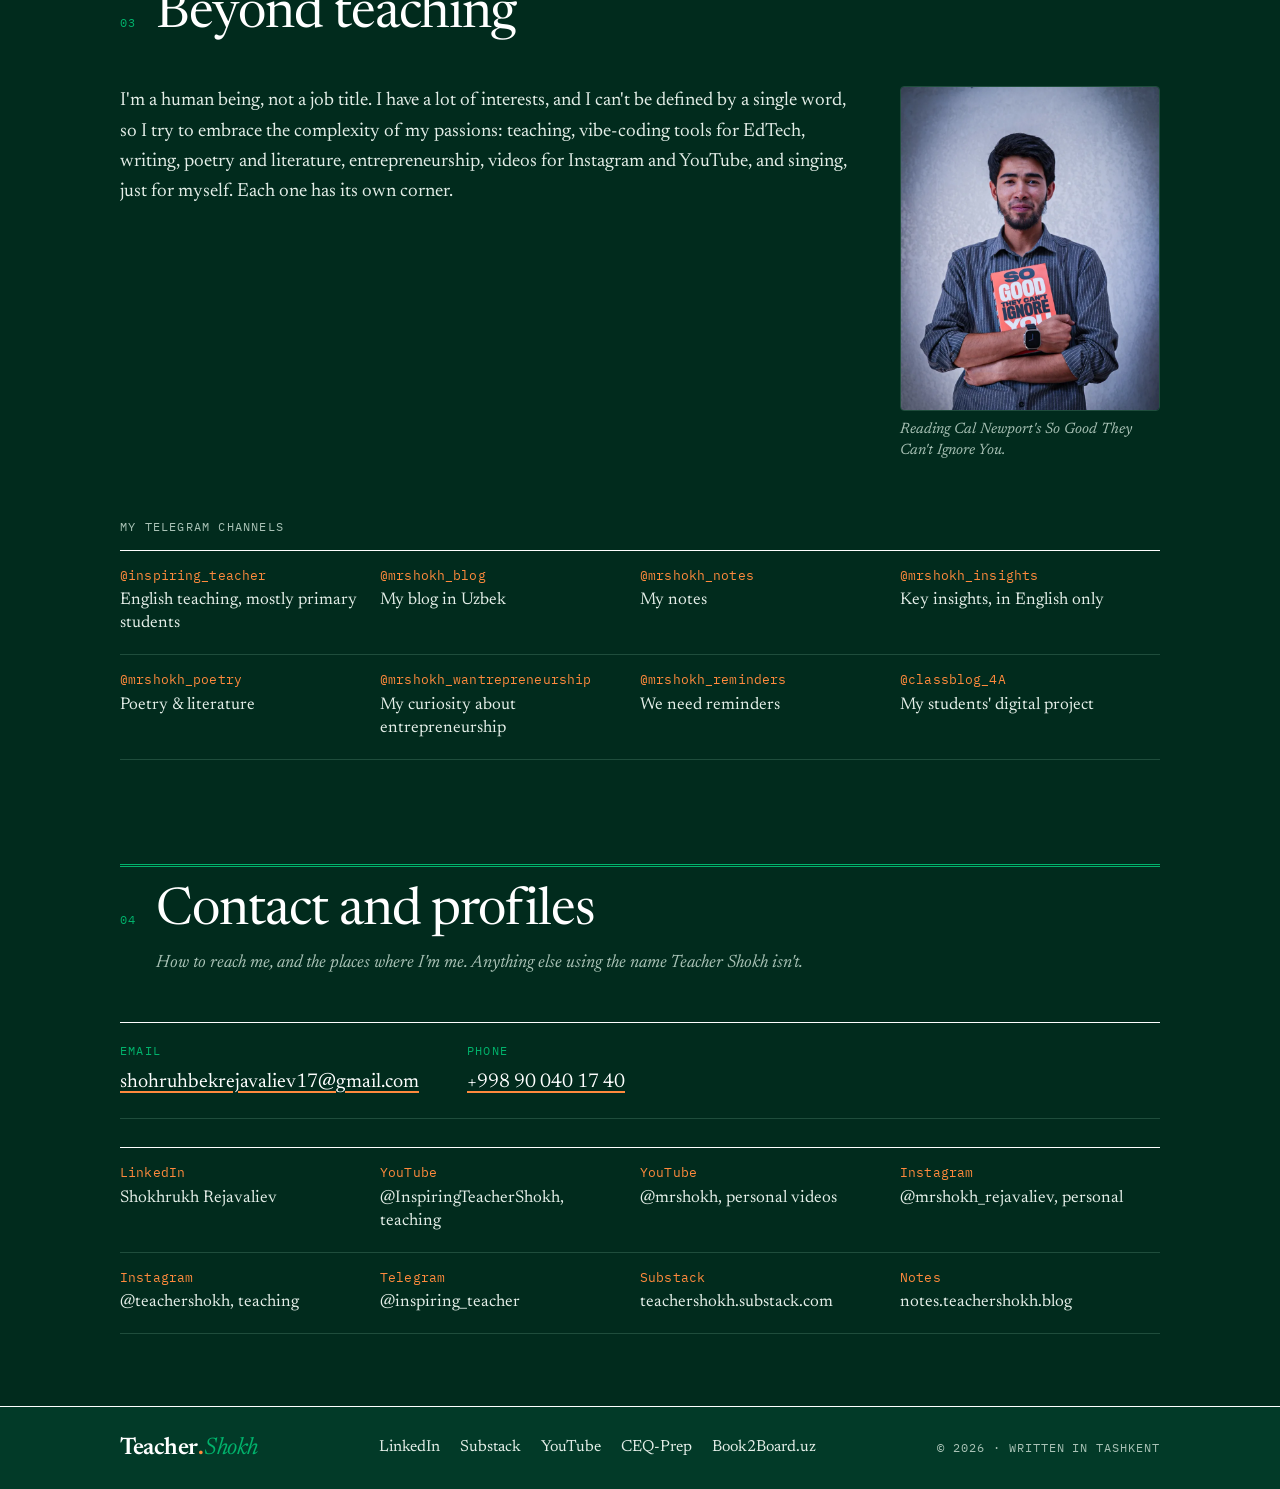
==== commit da9dc745: "About: public contact details; personal Instagram in profiles Email and phone as plain text on /abou" ====
--- a/about/index.html
+++ b/about/index.html
@@ -9,7 +9,7 @@
   <meta property="og:description" content="Shokhrukh Rejavaliev (Teacher Shokh) is an English teacher in Tashkent, Uzbekistan, teaching young learners, teens and IELTS candidates at Rahimov School. CELTA, IH CTYL, IELTS 8.0; preparing for DELTA.">
   <meta property="og:type" content="profile">
   <meta property="og:site_name" content="Teacher Shokh">
-  <script type="application/ld+json">{"@context":"https://schema.org","@graph":[{"@type":"WebSite","@id":"https://teachershokh.blog/#website","name":"Teacher Shokh","alternateName":["Teacher.Shokh","teachershokh.blog"],"url":"https://teachershokh.blog/","publisher":{"@id":"https://teachershokh.blog/#person"}},{"@type":"Person","@id":"https://teachershokh.blog/#person","name":"Shokhrukh Rejavaliev","alternateName":["Teacher Shokh","TeacherShokh","Shohruh Rejavaliyev","Shokhrukh Rejavaliyev","Shohruh Rejavaliev","MrShokh"],"url":"https://teachershokh.blog/about/","image":"https://teachershokh.blog/img/about/portrait.webp","description":"English teacher in Tashkent, Uzbekistan, working with young learners, teenagers and IELTS candidates at Rahimov School; writes about language teaching methodology as Teacher Shokh.","jobTitle":"English teacher","worksFor":{"@type":"EducationalOrganization","name":"Rahimov School"},"address":{"@type":"PostalAddress","addressLocality":"Tashkent","addressCountry":"UZ"},"homeLocation":{"@type":"Place","name":"Tashkent, Uzbekistan"},"knowsAbout":["Teaching English to young learners","Second language acquisition","English language teaching methodology","Cambridge English Qualifications","IELTS preparation","Classroom management","Gamification in education","Teacher development","Educational technology"],"hasCredential":[{"@type":"EducationalOccupationalCredential","name":"CELTA","credentialCategory":"certificate","recognizedBy":{"@type":"Organization","name":"Cambridge English"}},{"@type":"EducationalOccupationalCredential","name":"IH Certificate in Teaching Young Learners and Teenagers (IH CTYL)","credentialCategory":"certificate","recognizedBy":{"@type":"Organization","name":"International House London"}}],"sameAs":["https://www.linkedin.com/in/shokhrukh-rejavaliev-teachershokh/","https://www.youtube.com/@InspiringTeacherShokh","https://www.youtube.com/@mrshokh","https://www.instagram.com/teachershokh/","https://t.me/inspiring_teacher","https://teachershokh.substack.com/","https://notes.teachershokh.blog/"],"alumniOf":{"@type":"EducationalOrganization","name":"Specialized Boarding School No. 63","address":{"@type":"PostalAddress","addressLocality":"Quva","addressRegion":"Fergana","addressCountry":"UZ"}}}]}</script>
+  <script type="application/ld+json">{"@context":"https://schema.org","@graph":[{"@type":"WebSite","@id":"https://teachershokh.blog/#website","name":"Teacher Shokh","alternateName":["Teacher.Shokh","teachershokh.blog"],"url":"https://teachershokh.blog/","publisher":{"@id":"https://teachershokh.blog/#person"}},{"@type":"Person","@id":"https://teachershokh.blog/#person","name":"Shokhrukh Rejavaliev","alternateName":["Teacher Shokh","TeacherShokh","Shohruh Rejavaliyev","Shokhrukh Rejavaliyev","Shohruh Rejavaliev","MrShokh"],"url":"https://teachershokh.blog/about/","image":"https://teachershokh.blog/img/about/shokhrukh-rejavaliev-teacher-shokh.jpg","description":"English teacher in Tashkent, Uzbekistan, working with young learners, teenagers and IELTS candidates at Rahimov School; writes about language teaching methodology as Teacher Shokh.","jobTitle":"English teacher","email":"mailto:shohruhbekrejavaliev17@gmail.com","telephone":"+998900401740","worksFor":{"@type":"EducationalOrganization","name":"Rahimov School"},"address":{"@type":"PostalAddress","addressLocality":"Tashkent","addressCountry":"UZ"},"homeLocation":{"@type":"Place","name":"Tashkent, Uzbekistan"},"knowsAbout":["Teaching English to young learners","Second language acquisition","English language teaching methodology","Cambridge English Qualifications","IELTS preparation","Classroom management","Gamification in education","Teacher development","Educational technology"],"hasCredential":[{"@type":"EducationalOccupationalCredential","name":"CELTA","credentialCategory":"certificate","recognizedBy":{"@type":"Organization","name":"Cambridge English"}},{"@type":"EducationalOccupationalCredential","name":"IH Certificate in Teaching Young Learners and Teenagers (IH CTYL)","credentialCategory":"certificate","recognizedBy":{"@type":"Organization","name":"International House London"}}],"sameAs":["https://www.linkedin.com/in/shokhrukh-rejavaliev-teachershokh/","https://www.youtube.com/@InspiringTeacherShokh","https://www.youtube.com/@mrshokh","https://www.instagram.com/mrshokh_rejavaliev/","https://www.instagram.com/teachershokh/","https://t.me/inspiring_teacher","https://teachershokh.substack.com/","https://notes.teachershokh.blog/"],"alumniOf":{"@type":"EducationalOrganization","name":"Specialized Boarding School No. 63","address":{"@type":"PostalAddress","addressLocality":"Quva","addressRegion":"Fergana","addressCountry":"UZ"}}}]}</script>
   <meta property="og:url" content="https://teachershokh.blog/about/">
   <meta name="theme-color" content="#012b1d" media="(prefers-color-scheme: light)">
   <meta name="theme-color" content="#0f1512" media="(prefers-color-scheme: dark)">
@@ -18,7 +18,7 @@
   <link rel="icon" href="../favicon-96.png" sizes="96x96" type="image/png">
   <link rel="icon" href="../favicon-192.png" sizes="192x192" type="image/png">
   <link rel="apple-touch-icon" href="../apple-touch-icon.png">
-  <meta property="og:image" content="https://teachershokh.blog/img/about/og-about.jpg">
+  <meta property="og:image" content="https://teachershokh.blog/img/about/shokhrukh-rejavaliev-og.jpg">
   <meta property="og:image:width" content="1200">
   <meta property="og:image:height" content="630">
   <meta name="twitter:card" content="summary_large_image">
@@ -26,7 +26,7 @@
   <link rel="preconnect" href="https://fonts.googleapis.com">
   <link rel="preconnect" href="https://fonts.gstatic.com" crossorigin>
   <link href="https://fonts.googleapis.com/css2?family=Newsreader:ital,opsz,wght@0,6..72,300..700;1,6..72,300..700&family=IBM+Plex+Mono:wght@400;500&display=swap" rel="stylesheet">
-  <link rel="stylesheet" href="../styles.css?v=20261106j">
+  <link rel="stylesheet" href="../styles.css?v=20261106l">
   <script>
     // Set the theme before paint to avoid a flash.
     (function () {
@@ -36,7 +36,7 @@
     })();
   </script>
   <link rel="canonical" href="https://teachershokh.blog/about/">
-  <script type="application/ld+json">{"@context":"https://schema.org","@type":"ProfilePage","@id":"https://teachershokh.blog/about/#page","url":"https://teachershokh.blog/about/","name":"About Shokhrukh Rejavaliev (Teacher Shokh)","isPartOf":{"@id":"https://teachershokh.blog/#website"},"mainEntity":{"@id":"https://teachershokh.blog/#person"},"dateModified":"2026-11-06","primaryImageOfPage":{"@type":"ImageObject","url":"https://teachershokh.blog/img/about/portrait.webp","width":900,"height":1125}}</script>
+  <script type="application/ld+json">{"@context":"https://schema.org","@type":"ProfilePage","@id":"https://teachershokh.blog/about/#page","url":"https://teachershokh.blog/about/","name":"About Shokhrukh Rejavaliev (Teacher Shokh)","isPartOf":{"@id":"https://teachershokh.blog/#website"},"mainEntity":{"@id":"https://teachershokh.blog/#person"},"dateModified":"2026-11-06","primaryImageOfPage":{"@type":"ImageObject","url":"https://teachershokh.blog/img/about/shokhrukh-rejavaliev-teacher-shokh.jpg","width":1200,"height":1500}}</script>
 </head>
 <body class="page-about" data-base="../">
   <a class="skip" href="#main" data-i18n="skip">Skip to content</a>
@@ -71,7 +71,7 @@
       <div class="hero__grid">
         <div>
           <div class="ab-lead">
-            <figure class="ab-portrait"><img src="../img/about/portrait-head.webp" width="600" height="750" alt="Shokhrukh Rejavaliev (Teacher Shokh)" fetchpriority="high"></figure>
+            <figure class="ab-portrait"><img src="../img/about/shokhrukh-rejavaliev-portrait.webp" srcset="../img/about/shokhrukh-rejavaliev-portrait.webp 600w, ../img/about/shokhrukh-rejavaliev-teacher-shokh.jpg 1200w" sizes="(max-width: 600px) 150px, 215px" width="600" height="750" alt="Shokhrukh Rejavaliev (Teacher Shokh)" fetchpriority="high"></figure>
             <p class="hero__lede">I&#x27;m Shokhrukh Rejavaliev, an English teacher in Tashkent, Uzbekistan. Online I go by Teacher Shokh. I teach young learners and teenagers at Rahimov School, prepare students for Cambridge English exams and IELTS, and write about how languages are learned and how they should be taught.</p>
           </div>
           <p class="ab-names">My name is also written <span lang="uz">Shohruh Rejavaliyev</span>, the Uzbek spelling, and Shokhrukh Rejavaliyev.</p>
@@ -161,8 +161,8 @@
         <li><span class="ab-tl__when mono">2026</span><p>IELTS 8.0. Back at university in an English language teaching evening programme, and preparing for DELTA.</p></li>
         </ol>
         <div class="ab-figs">
-          <figure class="ab-fig"><img src="../img/about/school.webp" width="800" height="1000" alt="Shokhrukh Rejavaliev outside Rahimov School in the snow" loading="lazy"><figcaption>Rahimov School, my school since 2023.</figcaption></figure>
-          <figure class="ab-fig"><img src="../img/about/aziz.webp" width="900" height="1125" alt="Shokhrukh Rejavaliev with his mentor Aziz Rakhimov in Samarkand" loading="lazy"><figcaption>With my mentor Aziz Rakhimov in Samarkand.</figcaption></figure>
+          <figure class="ab-fig"><img src="../img/about/shokhrukh-rejavaliev-rahimov-school.webp" width="800" height="1000" alt="Shokhrukh Rejavaliev outside Rahimov School in the snow" loading="lazy"><figcaption>Rahimov School, my school since 2023.</figcaption></figure>
+          <figure class="ab-fig"><img src="../img/about/shokhrukh-rejavaliev-aziz-rakhimov-samarkand.webp" width="900" height="1125" alt="Shokhrukh Rejavaliev with his mentor Aziz Rakhimov in Samarkand" loading="lazy"><figcaption>With my mentor Aziz Rakhimov in Samarkand.</figcaption></figure>
         </div>
       </div>
     </section>
@@ -176,7 +176,7 @@
         <div class="ab-why">
           <p data-i18n="about.p3">I'm a human being, not a job title. I have a lot of interests, and I can't be defined by a single word, so I try to embrace the complexity of my passions: teaching, vibe-coding tools for EdTech, writing, poetry and literature, entrepreneurship, videos for Instagram and YouTube, and singing, just for myself. Each one has its own corner.</p>
         </div>
-        <figure class="ab-fig ab-fig--book"><img src="../img/about/book.webp" width="800" height="1000" alt="Shokhrukh Rejavaliev holding the book So Good They Can't Ignore You by Cal Newport" loading="lazy"><figcaption>Reading Cal Newport's <i>So Good They Can't Ignore You</i>.</figcaption></figure>
+        <figure class="ab-fig ab-fig--book"><img src="../img/about/shokhrukh-rejavaliev-reading.webp" width="800" height="1000" alt="Shokhrukh Rejavaliev holding the book So Good They Can't Ignore You by Cal Newport" loading="lazy"><figcaption>Reading Cal Newport's <i>So Good They Can't Ignore You</i>.</figcaption></figure>
       </div>
       <div class="elsewhere">
         <p class="elsewhere__h mono" data-i18n="about.elsewhere">My Telegram channels</p>
@@ -196,15 +196,20 @@
     <section class="section wrap" id="find" aria-labelledby="ab-find-h">
       <header class="section__head">
         <span class="section__no mono">04</span>
-        <h2 id="ab-find-h">Find me</h2>
-        <p class="section__dek">The places where I'm me. Anything else using the name Teacher Shokh isn't.</p>
-      </header>
+        <h2 id="ab-find-h">Contact and profiles</h2>
+        <p class="section__dek">How to reach me, and the places where I'm me. Anything else using the name Teacher Shokh isn't.</p>
+      </header>
+      <dl class="ab-contact">
+        <div><dt class="mono">Email</dt><dd><a href="mailto:shohruhbekrejavaliev17@gmail.com">shohruhbekrejavaliev17@gmail.com</a></dd></div>
+        <div><dt class="mono">Phone</dt><dd><a href="tel:+998900401740">+998 90 040 17 40</a></dd></div>
+      </dl>
       <div class="elsewhere ab-profiles">
         <ul class="elsewhere__list">
           <li><a href="https://www.linkedin.com/in/shokhrukh-rejavaliev-teachershokh/" target="_blank" rel="me noopener"><span class="mono">LinkedIn</span><span>Shokhrukh Rejavaliev</span></a></li>
           <li><a href="https://www.youtube.com/@InspiringTeacherShokh" target="_blank" rel="me noopener"><span class="mono">YouTube</span><span>@InspiringTeacherShokh, teaching</span></a></li>
           <li><a href="https://www.youtube.com/@mrshokh" target="_blank" rel="me noopener"><span class="mono">YouTube</span><span>@mrshokh, personal videos</span></a></li>
-          <li><a href="https://www.instagram.com/teachershokh/" target="_blank" rel="me noopener"><span class="mono">Instagram</span><span>@teachershokh</span></a></li>
+          <li><a href="https://www.instagram.com/mrshokh_rejavaliev/" target="_blank" rel="me noopener"><span class="mono">Instagram</span><span>@mrshokh_rejavaliev, personal</span></a></li>
+          <li><a href="https://www.instagram.com/teachershokh/" target="_blank" rel="me noopener"><span class="mono">Instagram</span><span>@teachershokh, teaching</span></a></li>
           <li><a href="https://t.me/inspiring_teacher" target="_blank" rel="me noopener"><span class="mono">Telegram</span><span>@inspiring_teacher</span></a></li>
           <li><a href="https://teachershokh.substack.com/" target="_blank" rel="me noopener"><span class="mono">Substack</span><span>teachershokh.substack.com</span></a></li>
           <li><a href="https://notes.teachershokh.blog/" target="_blank" rel="me noopener"><span class="mono">Notes</span><span>notes.teachershokh.blog</span></a></li>
@@ -227,6 +232,6 @@
     </div>
   </footer>
 
-  <script src="../app.js?v=20261106j" defer></script>
+  <script src="../app.js?v=20261106l" defer></script>
 </body>
 </html>
--- a/styles.css
+++ b/styles.css
@@ -810,3 +810,10 @@
 @media (max-width: 600px) { .ab-lead { grid-template-columns: 1fr; } .ab-names { padding-left: 0; } }
 .prose .ess-scrap--poster img { object-fit: contain; background: #fff; }
 @media (max-width: 600px) { .ess-scrap--card { grid-column: span 2; justify-self: center; width: 70%; } }
+/* About: contact details */
+.ab-contact { display: flex; flex-wrap: wrap; gap: 14px 48px; margin: 0 0 28px; padding: 18px 0 20px; border-top: 1px solid var(--ink); border-bottom: 1px solid var(--rule); }
+.ab-contact div { display: flex; flex-direction: column; gap: 6px; }
+.ab-contact dt { color: var(--accent); font-size: 12px; letter-spacing: .1em; text-transform: uppercase; }
+.ab-contact dd { margin: 0; font-size: 20px; }
+.ab-contact a { color: var(--ink); text-decoration-color: var(--peach); text-underline-offset: 4px; overflow-wrap: anywhere; }
+.ab-contact a:hover { color: var(--peach); }
